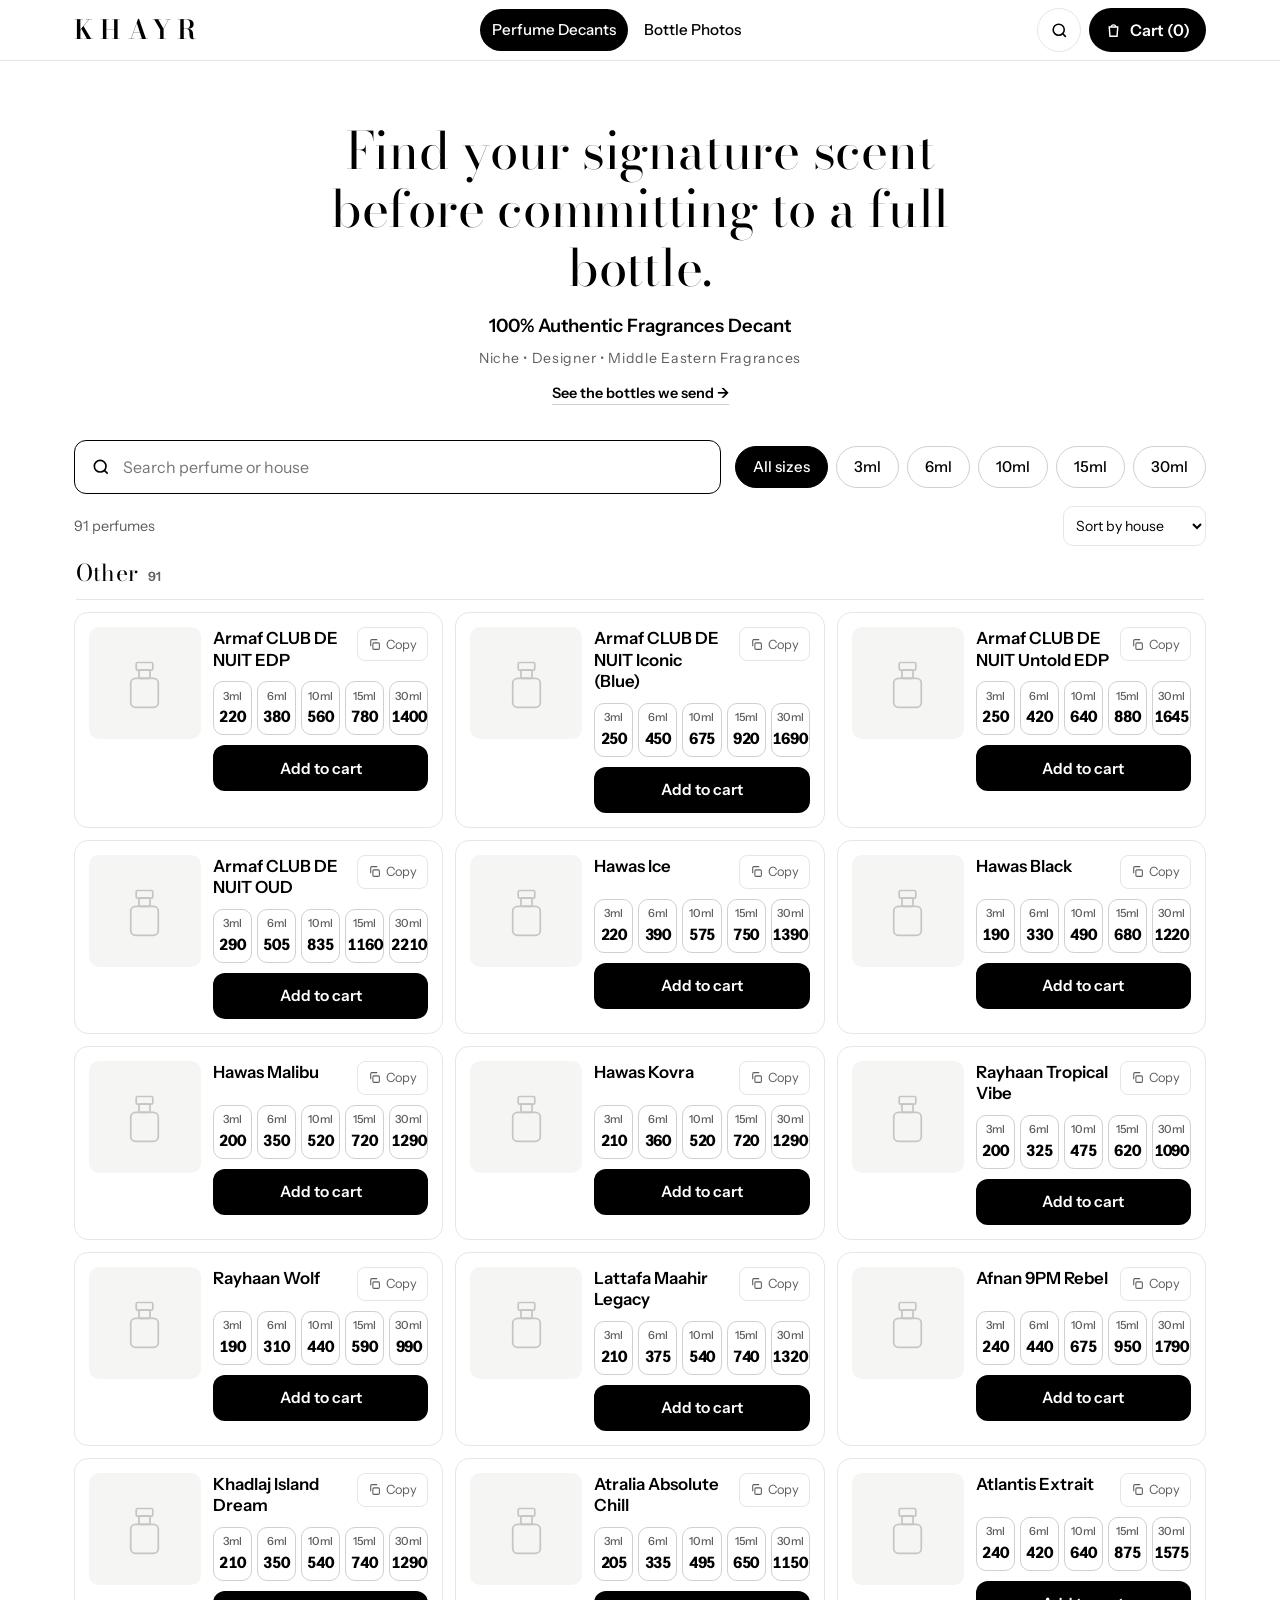
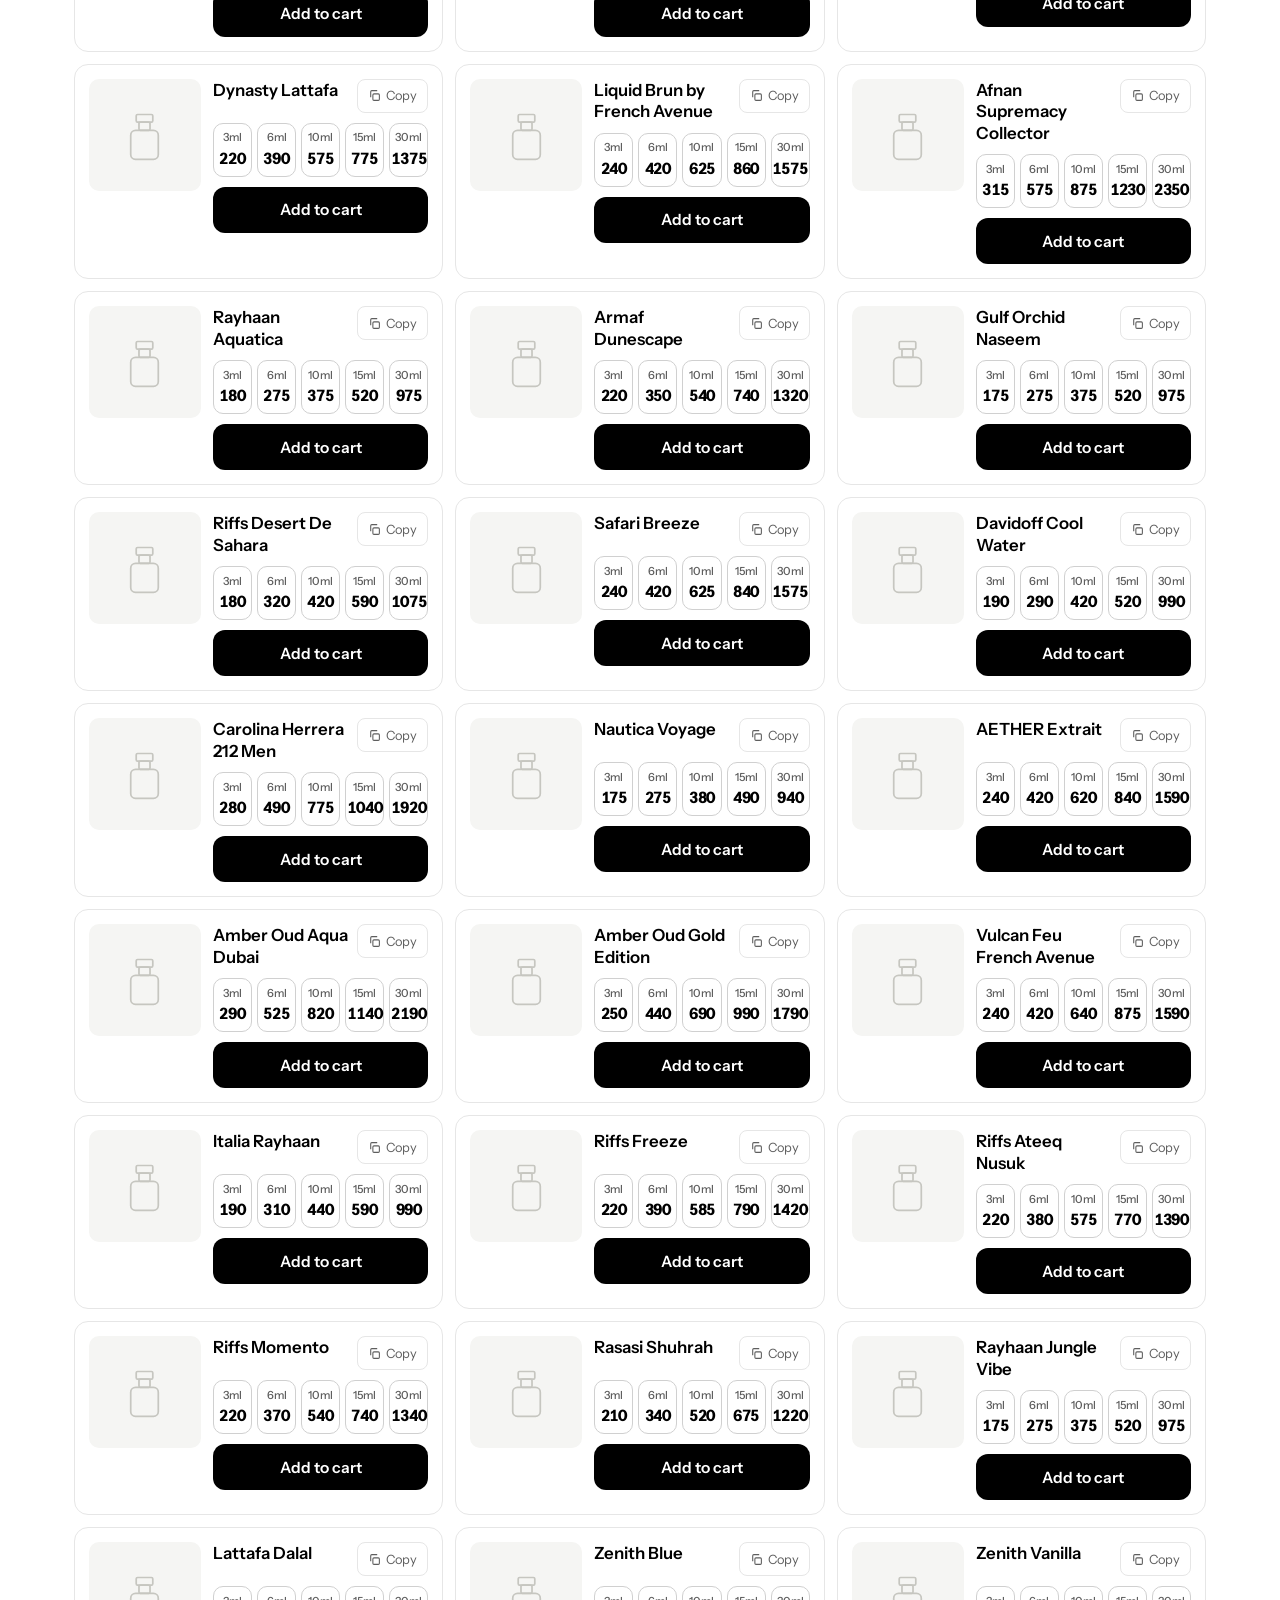
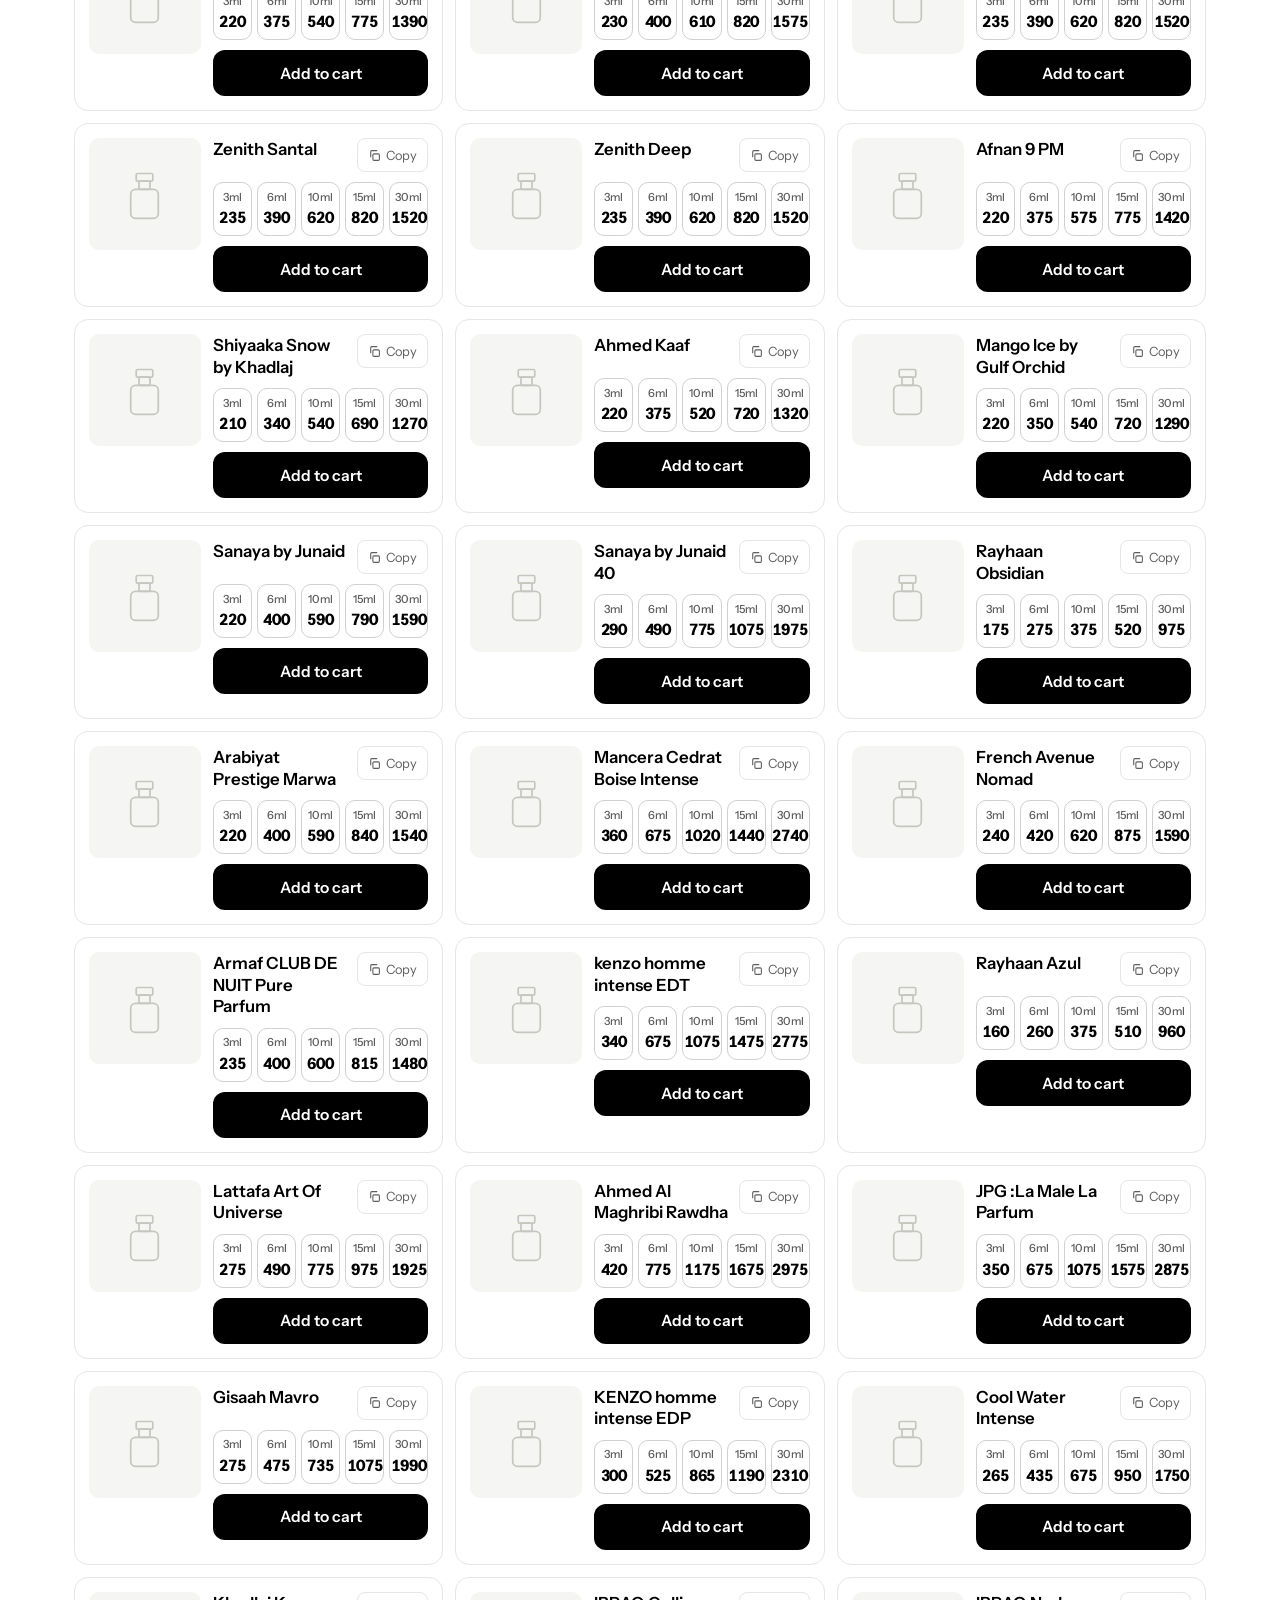
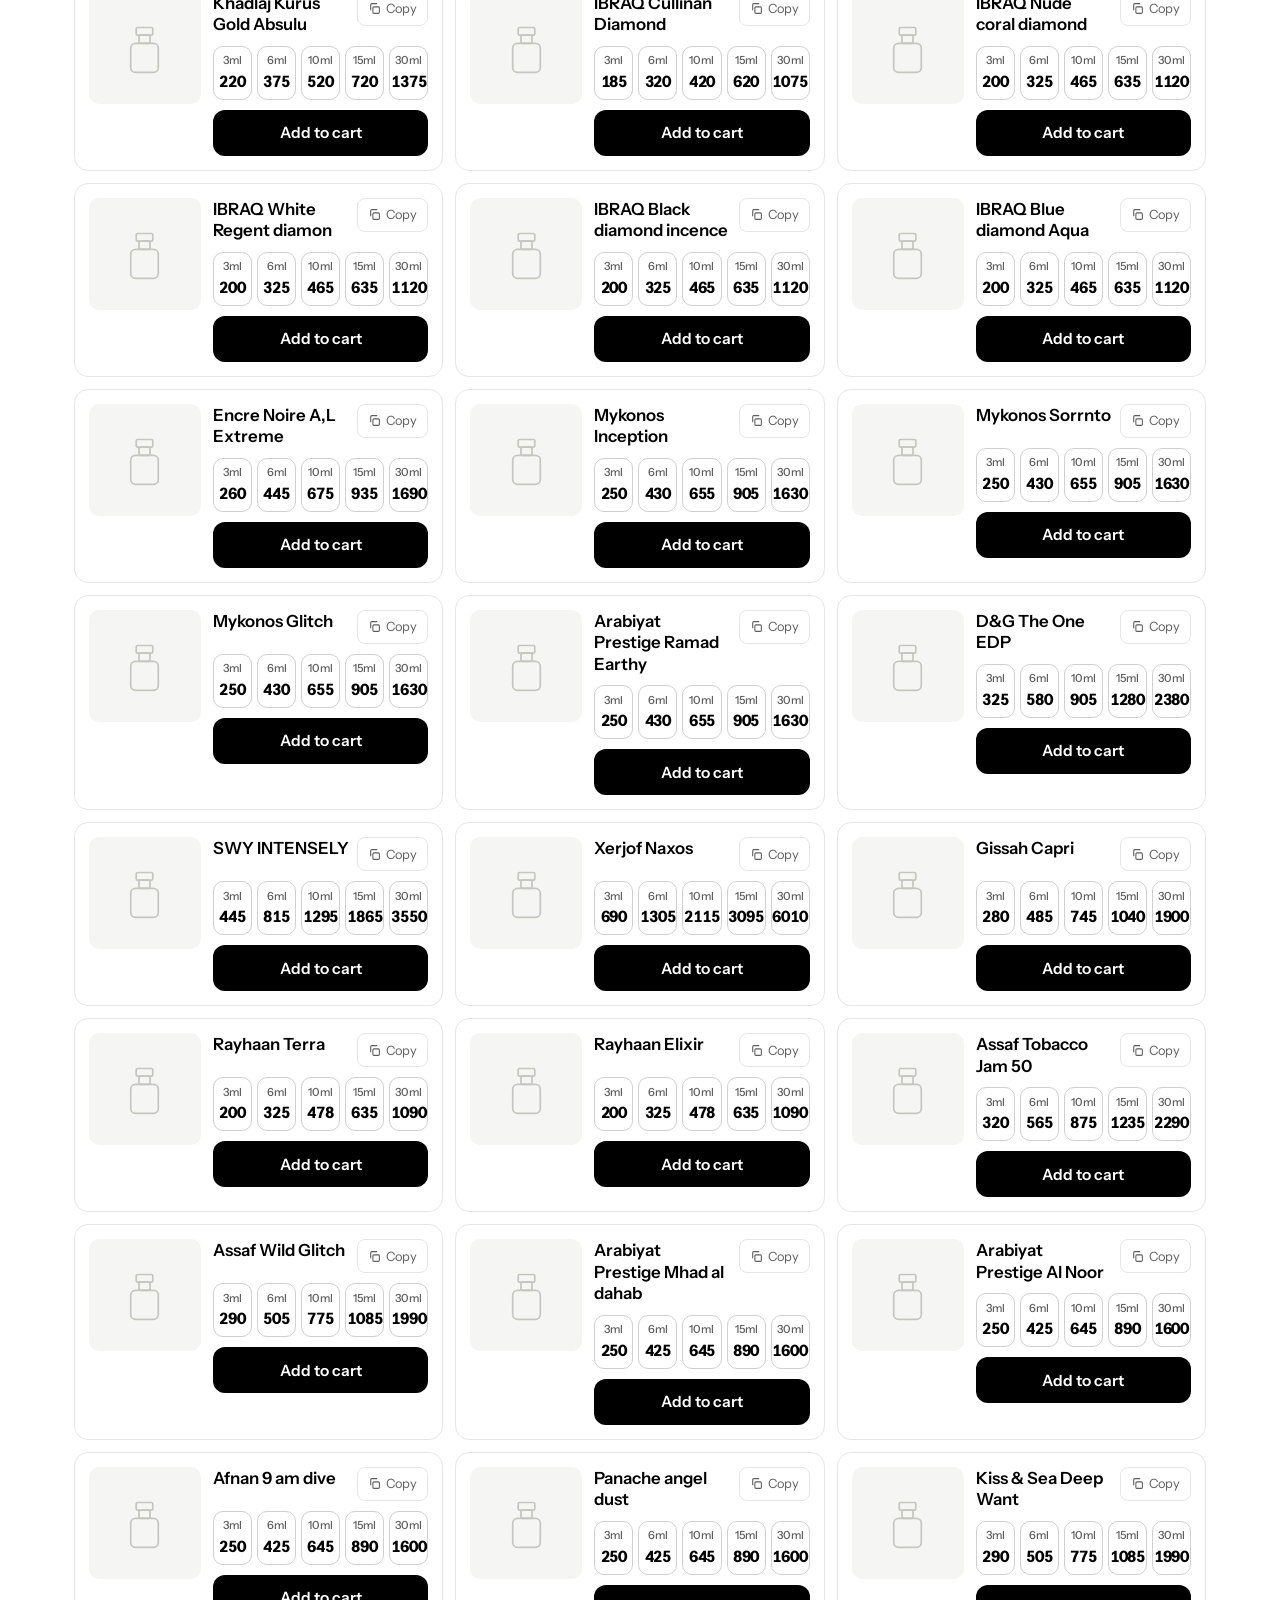
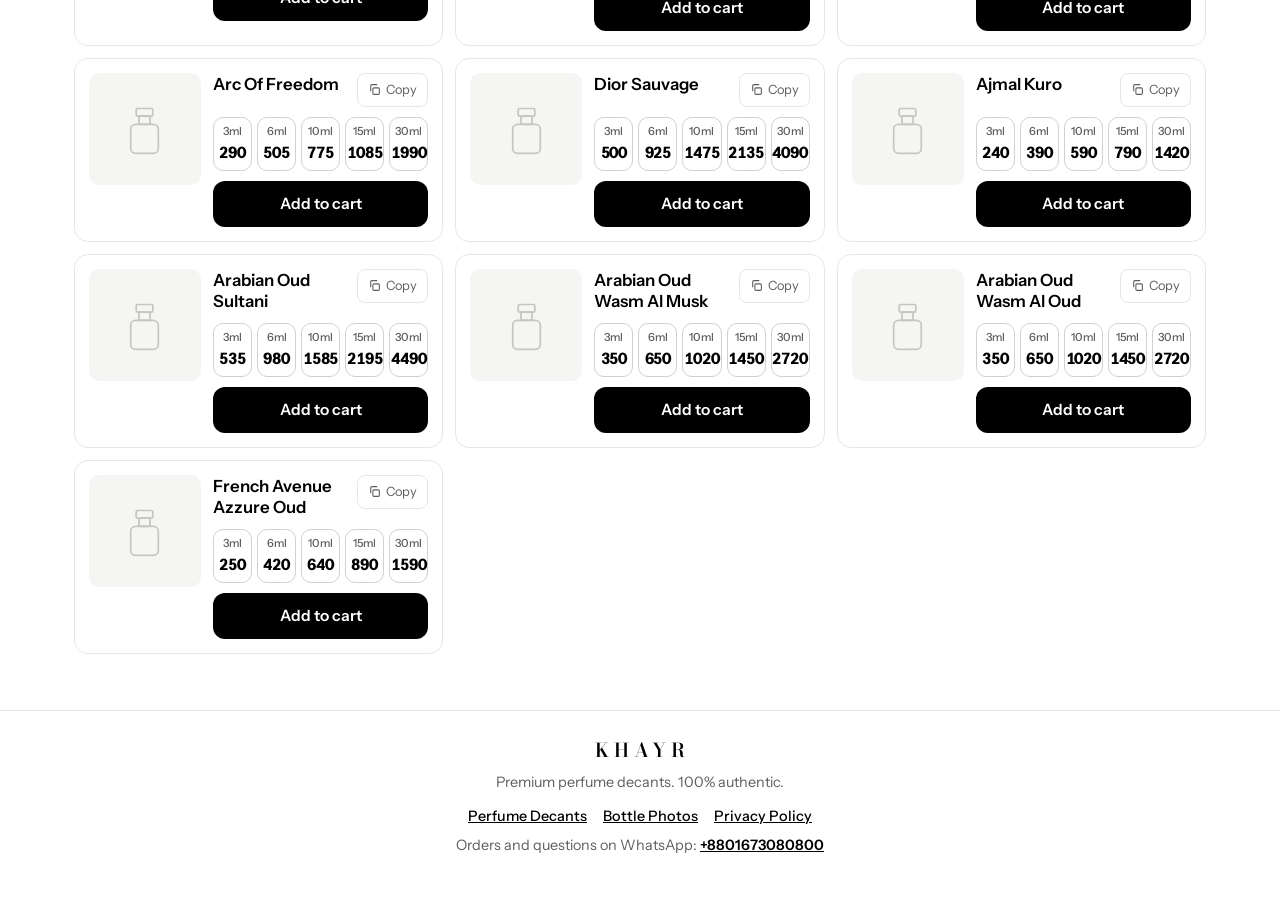
==== index.html @ c2a5ee84 "Add files via upload" ====
<!DOCTYPE html>
<html lang="en">
<head>
<meta charset="UTF-8">
<meta name="viewport" content="width=device-width, initial-scale=1, viewport-fit=cover">
<title>KHAYR | Perfume Decants</title>
<meta name="description" content="Find your signature scent before committing to a full bottle. 100% authentic perfume decants in 3, 6, 10, 15 and 30ml. Niche, designer and Middle Eastern fragrances. Order on WhatsApp.">
<link rel="canonical" href="https://khayrbd.github.io/Decants/">
<meta name="theme-color" content="#FFFFFF">
<meta property="og:type" content="website">
<meta property="og:site_name" content="KHAYR">
<meta property="og:title" content="KHAYR | Perfume Decants">
<meta property="og:description" content="Find your signature scent before committing to a full bottle. 100% authentic perfume decants in 3, 6, 10, 15 and 30ml. Niche, designer and Middle Eastern fragrances. Order on WhatsApp.">
<meta property="og:url" content="https://khayrbd.github.io/Decants/">
<meta property="og:image" content="https://khayrbd.github.io/Decants/og-image.jpg">
<meta property="og:image:width" content="1200">
<meta property="og:image:height" content="630">
<meta property="og:image:alt" content="KHAYR, premium perfume decants">
<meta name="twitter:card" content="summary_large_image">
<meta name="twitter:title" content="KHAYR | Perfume Decants">
<meta name="twitter:description" content="Find your signature scent before committing to a full bottle. 100% authentic perfume decants in 3, 6, 10, 15 and 30ml. Niche, designer and Middle Eastern fragrances. Order on WhatsApp.">
<meta name="twitter:image" content="https://khayrbd.github.io/Decants/og-image.jpg">
<link rel="icon" href="favicon.svg" type="image/svg+xml">
<link rel="preconnect" href="https://fonts.googleapis.com">
<link rel="preconnect" href="https://fonts.gstatic.com" crossorigin>
<link href="https://fonts.googleapis.com/css2?family=Bodoni+Moda:opsz,wght@6..96,400;6..96,600&family=Instrument+Sans:wght@400;500;600;700&display=swap" rel="stylesheet">
<link rel="stylesheet" href="shop.css?v=5.0.0">
<script src="config.js"></script>
<script src="site-config.js?v=5.0.0"></script>
<script>
  /* start the database connection early */
  try { var u = (window.SHOP_CONFIG.supabase || {}).url; if (u) { var l = document.createElement('link'); l.rel = 'preconnect'; l.href = u; l.crossOrigin = ''; document.head.appendChild(l); } } catch (e) {}
</script>
</head>
<body data-page="perfume">
<a class="skip" href="#main">Skip to content</a>

<header class="top">
  <div class="wrap">
    <a class="logo" href="./" aria-label="KHAYR home">KHAYR</a>
    <nav class="nav" aria-label="Main">
      <a href="./" aria-current="page">Perfume Decants</a>
      <a href="bottles.html">Bottle Photos</a>
    </nav>
    <div class="hbtns">
      <button class="icon-btn" id="findBtn" type="button" aria-label="Search"><svg width="19" height="19" viewBox="0 0 24 24" fill="none" stroke="currentColor" stroke-width="2" aria-hidden="true"><circle cx="11" cy="11" r="7"/><path d="m20 20-4-4"/></svg></button>
      <button class="cart-btn" id="cartBtn" type="button" aria-label="Open cart">
        <svg width="17" height="17" viewBox="0 0 24 24" fill="none" stroke="currentColor" stroke-width="2" aria-hidden="true"><path d="M6 7h12l-1 13H7L6 7Z"/><path d="M9 7a3 3 0 0 1 6 0"/></svg>
        <span id="cartLabel">Cart (0)</span>
      </button>
      <button class="icon-btn menu-btn" id="menuBtn" type="button" aria-label="Open menu" aria-controls="mnav">
        <svg width="20" height="20" viewBox="0 0 24 24" fill="none" stroke="currentColor" stroke-width="2" aria-hidden="true"><path d="M4 7h16M4 12h16M4 17h16"/></svg>
      </button>
    </div>
  </div>
</header>
<div class="mnav" id="mnav" role="dialog" aria-modal="true" aria-label="Menu" aria-hidden="true">
  <div class="mtop"><span class="logo" aria-hidden="true">KHAYR</span><button class="x" id="closeMenu" type="button" aria-label="Close menu">✕</button></div>
  <a class="ml" href="./" aria-current="page">Perfume Decants<small>Niche • Designer • Middle Eastern</small></a>
  <a class="ml" href="bottles.html">Bottle Photos<small>See the bottles we send</small></a>
  <a class="ml" href="./#search">Search<small></small></a>
  <div class="mfoot"><p>Orders and questions on WhatsApp: <a data-wa href="https://wa.me/8801673080800" target="_blank" rel="noopener">+8801673080800</a></p></div>
</div>

<main id="main">
  <section class="hero">
    <div class="wrap">
      <h1>Find your signature scent before committing to a full bottle.</h1>
      <p class="sub">100% Authentic Fragrances Decant</p>
      <p class="kinds">Niche • Designer • Middle Eastern Fragrances</p>
      <p class="herolink"><a href="bottles.html">See the bottles we send →</a></p>
    </div>
  </section>

  <div class="wrap" id="search">
    <div class="tools" id="tools">
      <label class="search" id="searchBox">
        <span class="sr">Search perfume or house</span>
        <svg width="20" height="20" viewBox="0 0 24 24" fill="none" stroke="currentColor" stroke-width="2" aria-hidden="true"><circle cx="11" cy="11" r="7"/><path d="m20 20-4-4"/></svg>
        <input type="search" id="q" placeholder="Search perfume or house" autocomplete="off" enterkeyhint="search">
        <button class="clear" id="clearQ" type="button" aria-label="Clear search">✕</button>
      </label>
      <div class="filters" id="sizeFilter" role="group" aria-label="Filter by size"></div>
    </div>
    <div class="filters" id="catFilter" role="group" aria-label="Filter by category" hidden></div>
    <div class="meta" id="metaRow">
      <span class="left"><span id="count" aria-live="polite"></span><button class="clearf" id="clearF" type="button" hidden>Clear Filters</button></span>
      <span class="right">
        <select class="sort" id="houseSel" aria-label="Filter by house" hidden></select>
        <select class="sort" id="sort" aria-label="Sort perfumes">
          <option value="house">Sort by house</option>
          <option value="az">Name A to Z</option>
          <option value="low">Price low to high</option>
          <option value="high">Price high to low</option>
        </select>
      </span>
    </div>
    <div class="grid" id="grid"><div class="loading">Loading perfumes…</div></div>
  </div>
</main>

<footer>
  <div class="wrap">
    <span class="logo" aria-hidden="true">KHAYR</span>
    <p>Premium perfume decants. 100% authentic.</p>
    <nav class="flinks" aria-label="Footer">
      <a href="./">Perfume Decants</a><a href="bottles.html">Bottle Photos</a><a href="privacy.html">Privacy Policy</a>
    </nav>
    <p>Orders and questions on WhatsApp: <a data-wa href="https://wa.me/8801673080800" target="_blank" rel="noopener">+8801673080800</a></p>
  </div>
</footer>

<button class="bar" id="bar" type="button" aria-label="View cart"><span id="barText">Cart</span></button>
<button class="totop" id="toTop" type="button" aria-label="Back to top">
  <svg width="18" height="18" viewBox="0 0 24 24" fill="none" stroke="currentColor" stroke-width="2.2" aria-hidden="true"><path d="m5 15 7-7 7 7"/></svg>
</button>

<div class="lb" id="lb" role="dialog" aria-label="Product photo"><button type="button" aria-label="Close photo">✕</button><img id="lbImg" alt=""></div>

<div class="qrv" id="qrv" role="dialog" aria-modal="true" aria-labelledby="qrvLabel">
  <div class="qrbox">
    <button type="button" class="x" id="qrvClose" aria-label="Close">✕</button>
    <b id="qrvLabel">Payment</b>
    <img id="qrvImg" alt="">
    <p id="qrvDetails"></p>
    <a id="qrvOpen" href="#" target="_blank" rel="noopener">Open image to save it</a>
    <p class="note">Scan this QR in your bKash or bank app, or save the image and open it there.</p>
  </div>
</div>

<div class="scrim" id="scrim"></div>
<aside class="drawer" id="drawer" role="dialog" aria-modal="true" aria-labelledby="cartTitle" aria-hidden="true">
  <div class="dhead">
    <h3 id="cartTitle">Your cart</h3>
    <button class="x" id="closeCart" type="button" aria-label="Close cart">✕</button>
  </div>
  <div class="dbody" id="dbody"></div>
  <div class="dfoot" id="dfoot"></div>
</aside>

<div class="toast" id="toast" role="status" aria-live="polite"></div>
<script src="shop.js?v=5.0.0"></script>
</body>
</html>
---- shop.css ----
/* KHAYR shop styles (shared by Home, Perfume Decants, Attar and Privacy pages) */
:root{
  --paper:#FFFFFF; --ink:#000000; --graphite:#5E5E5E; --line:#E6E6E6; --box:#D0D0D0; --soft:#F5F5F3; --red:#B00020; --green:#1E6B3A;
  --serif:'Bodoni Moda', Didot, 'Bodoni 72', 'Times New Roman', serif;
  --sans:'Instrument Sans', 'Helvetica Neue', Arial, sans-serif;
  --r:12px;
}
*{box-sizing:border-box}
html{-webkit-text-size-adjust:100%;scroll-padding-top:76px}
body{margin:0;background:var(--paper);color:var(--ink);font-family:var(--sans);font-size:16px;line-height:1.5;-webkit-tap-highlight-color:transparent}
body.has-bar{padding-bottom:calc(88px + env(safe-area-inset-bottom,0px))}
body.open,body.menu,body.lock{overflow:hidden}
button,input,select,textarea{font:inherit;color:inherit}
button{cursor:pointer}
:focus-visible{outline:2px solid var(--ink);outline-offset:2px}
.wrap{max-width:1180px;margin:0 auto;padding:0 16px}
[hidden]{display:none!important}
.sr{position:absolute;width:1px;height:1px;overflow:hidden;clip:rect(0 0 0 0);white-space:nowrap}
.skip{position:absolute;left:-9999px;top:8px;z-index:90;background:var(--ink);color:var(--paper);padding:10px 14px;border-radius:8px}
.skip:focus{left:8px}

/* Header */
.top{position:sticky;top:0;z-index:30;background:rgba(255,255,255,.96);backdrop-filter:saturate(1.4) blur(8px);-webkit-backdrop-filter:saturate(1.4) blur(8px);border-bottom:1px solid var(--line);padding-top:env(safe-area-inset-top,0px)}
.top .wrap{display:flex;align-items:center;justify-content:space-between;height:60px;gap:10px}
.logo{font-family:var(--serif);font-weight:600;font-size:1.65rem;letter-spacing:.26em;margin-right:-.26em;text-decoration:none;color:var(--ink);line-height:1}
.nav{display:none;gap:4px;align-items:center}
.nav a{color:var(--ink);text-decoration:none;font-weight:500;font-size:.95rem;padding:10px 12px;border-radius:999px}
.nav a:hover{background:var(--soft)}
.nav a[aria-current="page"]{background:var(--ink);color:var(--paper)}
.hbtns{display:flex;gap:8px;align-items:center}
.icon-btn{width:44px;height:44px;border:1px solid var(--line);border-radius:50%;background:var(--paper);display:grid;place-items:center;color:var(--ink)}
.cart-btn{height:44px;border:0;border-radius:999px;background:var(--ink);color:var(--paper);padding:0 16px;display:flex;align-items:center;gap:8px;font-weight:600}
.menu-btn{display:grid}

/* Mobile menu */
.mnav{position:fixed;inset:0;z-index:45;background:var(--paper);display:none;flex-direction:column;padding:calc(env(safe-area-inset-top,0px) + 8px) 16px 24px}
body.menu .mnav{display:flex}
.mnav .mtop{display:flex;justify-content:space-between;align-items:center;height:52px;margin-bottom:12px}
.mnav a.ml{display:flex;justify-content:space-between;align-items:center;min-height:62px;border-bottom:1px solid var(--line);color:var(--ink);text-decoration:none;font-size:1.25rem;font-family:var(--serif)}
.mnav a.ml small{font-family:var(--sans);font-size:.82rem;color:var(--graphite)}
.mnav a.ml[aria-current="page"]{font-weight:600}
.mnav .mfoot{margin-top:auto;color:var(--graphite);font-size:.9rem}
.mnav .mfoot a{color:var(--ink);font-weight:600}

/* Hero */
.hero{text-align:center;padding:40px 0 26px}
.hero h1{font-family:var(--serif);font-weight:400;font-size:clamp(1.8rem,6.2vw,3.2rem);line-height:1.14;margin:0 auto;max-width:21ch;letter-spacing:-.005em}
.hero .sub{margin:16px 0 0;font-weight:600;font-size:clamp(1rem,3.6vw,1.15rem)}
.hero .kinds{margin:8px 0 0;color:var(--graphite);font-size:.88rem;letter-spacing:.05em}
.hero .kinds+.kinds{margin-top:2px}
.crumbs{font-size:.85rem;color:var(--graphite);margin:0 0 14px}
.crumbs a{color:var(--graphite)}

/* Search + filters */
.search{display:flex;align-items:center;gap:10px;height:54px;border:1.5px solid var(--ink);border-radius:var(--r);padding:0 8px 0 16px;background:var(--paper)}
.search input{flex:1;min-width:0;height:100%;border:0;outline:0;background:transparent;font-size:16px}
.search input::-webkit-search-cancel-button{display:none}
.search .clear{border:0;background:var(--soft);width:36px;height:36px;border-radius:50%;display:none;color:var(--graphite)}
.search.has .clear{display:block}
.filters{display:flex;gap:8px;overflow-x:auto;padding:12px 0 2px;scrollbar-width:none}
.filters::-webkit-scrollbar{display:none}
.chip{flex:none;height:42px;padding:0 17px;border:1px solid var(--box);background:var(--paper);border-radius:999px;font-weight:500;font-size:.94rem}
.chip[aria-pressed="true"]{background:var(--ink);color:var(--paper);border-color:var(--ink)}
.meta{display:flex;justify-content:space-between;align-items:center;gap:10px;margin:12px 0 10px;color:var(--graphite);font-size:.9rem;flex-wrap:wrap}
.meta .left{display:flex;align-items:center;gap:12px}
.clearf{border:0;background:none;color:var(--ink);text-decoration:underline;font-size:.9rem;padding:8px 0;min-height:40px}
.sort{border:1px solid var(--line);border-radius:10px;background:var(--paper);height:40px;padding:0 8px;font-size:.88rem;color:var(--ink)}

/* Product cards */
.grid{display:grid;grid-template-columns:repeat(auto-fill,minmax(min(100%,360px),1fr));gap:12px;margin-bottom:56px}
.card{border:1px solid var(--line);border-radius:14px;padding:12px;background:var(--paper);display:grid;grid-template-columns:96px minmax(0,1fr);gap:12px;align-items:start;scroll-margin-top:90px}
.card.hl{border-color:var(--ink);box-shadow:0 0 0 2px var(--ink)}
.pic{width:96px;aspect-ratio:1/1;border-radius:10px;background:var(--soft);overflow:hidden;position:relative;border:0;padding:0;display:block}
.pic img{width:100%;height:100%;object-fit:cover;display:block}
.pic.zoom{cursor:zoom-in}
.ph{width:100%;height:100%;background:var(--soft) url("data:image/svg+xml,%3Csvg xmlns='http://www.w3.org/2000/svg' viewBox='0 0 100 100'%3E%3Cg fill='none' stroke='%23C6C6C0' stroke-width='2.5' stroke-linejoin='round'%3E%3Crect x='30' y='44' width='40' height='42' rx='7'/%3E%3Crect x='42' y='32' width='16' height='12' rx='2'/%3E%3Crect x='38' y='21' width='24' height='11' rx='2'/%3E%3C/g%3E%3C/svg%3E") center/62% no-repeat}
.ph.attar{background-image:url("data:image/svg+xml,%3Csvg xmlns='http://www.w3.org/2000/svg' viewBox='0 0 100 100'%3E%3Cg fill='none' stroke='%23C6C6C0' stroke-width='2.5' stroke-linejoin='round'%3E%3Cpath d='M38 52c0-6 6-9 12-9s12 3 12 9v28a6 6 0 0 1-6 6H44a6 6 0 0 1-6-6Z'/%3E%3Crect x='45' y='35' width='10' height='8' rx='2'/%3E%3Cpath d='M50 12c4 6 6 11 6 15a6 6 0 0 1-12 0c0-4 2-9 6-15Z'/%3E%3C/g%3E%3C/svg%3E")}
.info{min-width:0;display:flex;flex-direction:column;gap:10px}
.head{display:flex;justify-content:space-between;align-items:flex-start;gap:8px}
.no{font-size:.8rem;font-weight:700;color:var(--graphite);letter-spacing:.02em;font-variant-numeric:tabular-nums}
.head h2{margin:1px 0 0;font-size:1.05rem;font-weight:600;line-height:1.28;overflow-wrap:anywhere}
.head .brand{font-size:.8rem;color:var(--graphite)}
.tag{display:inline-block;margin-top:4px;font-size:.72rem;font-weight:600;letter-spacing:.04em;text-transform:uppercase;border:1px solid var(--line);border-radius:999px;padding:2px 8px;color:var(--graphite)}
.copy{flex:none;border:1px solid var(--line);background:var(--paper);border-radius:8px;height:34px;padding:0 10px;font-size:.8rem;color:var(--graphite);display:flex;align-items:center;gap:5px}
.copy:hover{color:var(--ink);border-color:var(--ink)}
.boxes{display:grid;gap:5px}
.box{height:54px;border:1px solid var(--box);border-radius:10px;background:var(--paper);display:flex;flex-direction:column;align-items:center;justify-content:center;gap:1px;padding:0 1px;min-width:0}
.box .ml{font-size:.7rem;color:var(--graphite);font-weight:500}
.box .pr{font-size:.98rem;font-weight:700;font-variant-numeric:tabular-nums;letter-spacing:-.01em}
.box:hover{border-color:var(--ink)}
.box[aria-checked="true"]{background:var(--ink);border-color:var(--ink);color:var(--paper)}
.box[aria-checked="true"] .ml{color:#D6D6D6}
.box.gap{visibility:hidden}
.boxes.need .box:not(.gap){border-color:var(--red)}
@keyframes nudge{0%,100%{transform:none}25%{transform:translateX(-3px)}75%{transform:translateX(3px)}}
.boxes.need{animation:nudge .2s 2}
.add{height:46px;border:0;border-radius:var(--r);background:var(--ink);color:var(--paper);font-weight:600;font-size:.97rem;transition:background .15s}
.add.done{background:var(--green)}
.add:active{transform:translateY(1px)}

.empty{grid-column:1/-1;text-align:center;padding:52px 16px;border:1px dashed var(--box);border-radius:14px}
.empty strong{font-size:1.05rem}
.empty p{color:var(--graphite);margin:6px 0 16px}
.empty button,.empty a.btn{display:inline-flex;align-items:center;height:46px;padding:0 20px;border:1px solid var(--ink);border-radius:10px;background:var(--paper);font-weight:500;color:var(--ink);text-decoration:none}
.loading{grid-column:1/-1;text-align:center;padding:40px 0;color:var(--graphite)}

/* Home */
/* v5: house groups, stock out, cart sizes, payment */
.herolink{margin:14px 0 0;font-size:.9rem}
.herolink a{color:var(--ink);font-weight:600;text-decoration:none;border-bottom:1px solid var(--box);padding-bottom:2px}
.meta .right{display:flex;gap:8px;align-items:center;flex-wrap:wrap}
.house-h{grid-column:1/-1;display:flex;align-items:baseline;gap:10px;margin:18px 2px 0;font-family:var(--serif);font-weight:400;font-size:1.45rem;letter-spacing:.01em;border-bottom:1px solid var(--line);padding-bottom:8px}
.house-h:first-child{margin-top:0}
.house-h small{font-family:var(--sans);font-size:.8rem;color:var(--graphite);font-weight:600}
.card .no{text-transform:uppercase;letter-spacing:.08em;font-size:.72rem}
.outbadge{position:absolute;left:6px;top:6px;background:var(--ink);color:var(--paper);font-size:.68rem;font-weight:700;letter-spacing:.04em;border-radius:6px;padding:3px 7px}
.pic{position:relative}
.card.is-out .pic img,.card.is-out .ph{opacity:.45;filter:grayscale(1)}
.box.out{background:var(--soft);border-style:dashed;color:var(--graphite);cursor:not-allowed}
.box.out .pr{font-size:.82rem;font-weight:600}
.box.out:hover{border-color:var(--box)}
.add:disabled{background:#BDBDBD;opacity:1}
.line .lrow{display:flex;justify-content:space-between;gap:12px;align-items:baseline}
.line.bad{background:#FFF7F8;margin:0 -18px;padding:14px 18px}
.lsizes{display:flex;flex-wrap:wrap;gap:6px;margin-top:8px}
.lsz{min-width:58px;height:46px;border:1px solid var(--box);border-radius:10px;background:var(--paper);font-size:.72rem;color:var(--graphite);display:flex;flex-direction:column;align-items:center;justify-content:center;line-height:1.15;padding:0 6px}
.lsz b{font-size:.88rem;color:var(--ink)}
.lsz.on{background:var(--ink);border-color:var(--ink);color:#D6D6D6}
.lsz.on b{color:var(--paper)}
.lsz.out{border-style:dashed;background:var(--soft)}
.lsz.out b{color:var(--graphite);font-size:.78rem}
.lsz.on.out{background:#5E5E5E;border-color:#5E5E5E}
.lwarn{color:var(--red);font-size:.86rem;margin-top:6px}
.pay{margin-top:22px}
.pay h4{margin:0 0 10px;font-size:1.05rem;font-weight:600}
.payopts{display:grid;gap:8px}
.payopt{display:flex;flex-direction:column;align-items:flex-start;gap:2px;text-align:left;border:1px solid #BDBDBD;border-radius:12px;background:var(--paper);padding:12px 14px 12px 44px;position:relative;min-height:62px}
.payopt::before{content:"";position:absolute;left:14px;top:16px;width:18px;height:18px;border-radius:50%;border:1.5px solid #9E9E9E;background:var(--paper)}
.payopt[aria-checked="true"]{border-color:var(--ink);box-shadow:inset 0 0 0 1px var(--ink)}
.payopt[aria-checked="true"]::before{border-color:var(--ink);background:var(--ink);box-shadow:inset 0 0 0 4px var(--paper)}
.payopt b{font-size:.98rem}
.payopt span{font-size:.86rem;color:var(--graphite)}
.payopt[data-pay="full"] span{color:var(--green);font-weight:600}
.sums{margin-top:14px;font-variant-numeric:tabular-nums}
.sums>div{display:flex;justify-content:space-between;padding:3px 0;font-size:.95rem}
.sums .dis{color:var(--green);font-weight:600}
.sums .total{margin-top:6px}
.sums .adv{color:var(--graphite);font-size:.9rem}
.qrs{margin-top:16px;border:1px solid var(--line);border-radius:14px;padding:12px;background:var(--soft)}
.qrt{font-size:.75rem;letter-spacing:.1em;font-weight:700;color:var(--graphite);margin-bottom:8px}
.qr{display:flex;gap:12px;align-items:center;background:var(--paper);border:1px solid var(--line);border-radius:12px;padding:8px;margin-bottom:8px}
.qrimg{flex:none;width:76px;height:76px;border:0;padding:0;border-radius:8px;overflow:hidden;background:#fff}
.qrimg img{width:100%;height:100%;object-fit:contain;display:block}
.qrinfo{display:flex;flex-direction:column;gap:2px;min-width:0;font-size:.88rem}
.qrinfo span{color:var(--graphite);white-space:pre-line;overflow-wrap:anywhere}
.qrbtn{align-self:flex-start;margin-top:4px;border:1px solid var(--ink);background:var(--paper);border-radius:8px;height:34px;padding:0 12px;font-size:.84rem;font-weight:600}
.qrv{position:fixed;inset:0;z-index:75;background:rgba(0,0,0,.6);display:none;align-items:center;justify-content:center;padding:16px}
.qrv.show{display:flex}
.qrbox{position:relative;background:var(--paper);border-radius:18px;padding:22px 18px 18px;width:min(420px,100%);text-align:center;display:flex;flex-direction:column;align-items:center;gap:8px}
.qrbox .x{position:absolute;right:10px;top:10px}
.qrbox img{width:min(320px,80vw);height:auto;border-radius:12px;border:1px solid var(--line);background:#fff}
.qrbox p{margin:0;white-space:pre-line;color:var(--graphite);font-size:.9rem}
.qrbox a{color:var(--ink);font-weight:600}

/* Bottle Photos page */
.gallery{display:grid;grid-template-columns:repeat(2,minmax(0,1fr));gap:14px 10px;margin-bottom:56px;align-items:start}
.gitem{margin:0;border:0;padding:0;background:none;text-align:left;cursor:zoom-in;display:block;width:100%}
.gitem .ph2{display:block;aspect-ratio:1/1;border-radius:16px;overflow:hidden;background:var(--soft);border:1px solid var(--line)}
.gitem img{width:100%;height:100%;object-fit:cover;display:block;transition:transform .45s}
.gitem:hover img{transform:scale(1.04)}
.gitem .cap{display:block;font-size:.88rem;margin:8px 2px 0;color:var(--ink);line-height:1.3}
.glb{position:fixed;inset:0;z-index:70;background:rgba(0,0,0,.92);display:none;flex-direction:column;align-items:center;justify-content:center;padding:56px 12px 24px;color:#fff}
.glb.show{display:flex}
.glb img{max-width:min(94vw,820px);max-height:76vh;border-radius:14px;background:#fff;object-fit:contain}
.glb .gcap{margin-top:14px;text-align:center;font-size:.95rem;max-width:640px;min-height:1.4em}
.glb .gcount{font-size:.8rem;opacity:.6;margin-top:4px}
.glb button{position:absolute;width:48px;height:48px;border-radius:50%;border:0;background:rgba(255,255,255,.12);color:#fff;font-size:1.3rem;display:grid;place-items:center}
.glb button:hover{background:rgba(255,255,255,.22)}
.glb .gx{top:calc(12px + env(safe-area-inset-top,0px));right:12px}
.glb .gp{left:10px;top:50%;transform:translateY(-50%)}
.glb .gn{right:10px;top:50%;transform:translateY(-50%)}
.section-title{font-family:var(--serif);font-weight:400;font-size:clamp(1.4rem,4.4vw,1.8rem);margin:36px 0 14px;text-align:center}
.catlinks{display:flex;flex-wrap:wrap;gap:8px;justify-content:center}
.catlinks a{display:inline-flex;align-items:center;height:44px;padding:0 18px;border:1px solid var(--box);border-radius:999px;color:var(--ink);text-decoration:none;font-weight:500;font-size:.94rem}
.catlinks a:hover{border-color:var(--ink)}
.steps{display:grid;grid-template-columns:1fr;gap:10px;margin:0 0 56px;padding:0;list-style:none;counter-reset:s}
.steps li{border:1px solid var(--line);border-radius:14px;padding:16px 16px 16px 58px;position:relative;counter-increment:s}
.steps li::before{content:counter(s);position:absolute;left:16px;top:15px;width:28px;height:28px;border-radius:50%;background:var(--ink);color:var(--paper);display:grid;place-items:center;font-weight:700;font-size:.85rem}
.steps b{display:block}
.steps span{color:var(--graphite);font-size:.92rem}

/* Text pages */
.prose{max-width:760px;margin:0 auto 64px}
.prose h1{font-family:var(--serif);font-weight:400;font-size:clamp(1.8rem,5.6vw,2.6rem);line-height:1.15;margin:36px 0 6px}
.prose h2{font-size:1.15rem;margin:28px 0 8px}
.prose p,.prose li{color:#222}
.prose .muted{color:var(--graphite);font-size:.9rem}
.prose .optbox{border:1px solid var(--line);border-radius:14px;padding:16px;margin:16px 0;background:var(--soft)}
.prose .optbox button{margin-top:10px;height:46px;padding:0 18px;border-radius:10px;border:1.5px solid var(--ink);background:var(--paper);font-weight:600}

footer{border-top:1px solid var(--line);padding:30px 0 40px;text-align:center;font-size:.9rem;color:var(--graphite)}
footer .logo{font-size:1.2rem;display:inline-block;margin-bottom:8px}
footer a{color:var(--ink);font-weight:600}
footer p{margin:4px 0}
footer .flinks{display:flex;flex-wrap:wrap;gap:6px 16px;justify-content:center;margin:12px 0 8px}
footer .flinks a{font-weight:500}

/* Floating cart bar + back to top */
.bar{position:fixed;left:12px;right:12px;bottom:calc(12px + env(safe-area-inset-bottom,0px));z-index:25;max-width:560px;margin:0 auto;height:56px;border:0;border-radius:14px;background:var(--ink);color:var(--paper);display:none;align-items:center;justify-content:center;gap:10px;padding:0 18px;font-weight:600;font-size:1rem;box-shadow:0 6px 24px rgba(0,0,0,.18)}
body.has-bar .bar{display:flex}
body.open .bar,body.menu .bar{display:none}
.bar .dot{opacity:.5}
.totop{position:fixed;right:14px;bottom:calc(20px + env(safe-area-inset-bottom,0px));z-index:24;width:46px;height:46px;border-radius:50%;border:1px solid var(--box);background:var(--paper);box-shadow:0 4px 14px rgba(0,0,0,.12);display:none;place-items:center}
.totop.show{display:grid}
body.has-bar .totop{bottom:calc(84px + env(safe-area-inset-bottom,0px))}
body.open .totop{display:none}

/* Image viewer */
.lb{position:fixed;inset:0;z-index:70;background:rgba(0,0,0,.82);display:none;align-items:center;justify-content:center;padding:20px;cursor:zoom-out}
.lb.show{display:flex}
.lb img{max-width:min(92vw,640px);max-height:86vh;border-radius:12px;background:#fff}
.lb button{position:absolute;top:calc(14px + env(safe-area-inset-top,0px));right:14px;width:44px;height:44px;border-radius:50%;border:0;background:#fff}

/* Cart drawer */
.scrim{position:fixed;inset:0;background:rgba(0,0,0,.35);opacity:0;pointer-events:none;transition:opacity .2s;z-index:40}
.drawer{position:fixed;top:0;right:0;bottom:0;width:min(470px,100%);background:var(--paper);z-index:41;transform:translateX(100%);visibility:hidden;transition:transform .25s ease,visibility 0s .25s;display:flex;flex-direction:column;
  padding-top:env(safe-area-inset-top,0px);padding-bottom:env(safe-area-inset-bottom,0px)}
body.open .scrim{opacity:1;pointer-events:auto}
body.open .drawer{transform:none;visibility:visible;transition:transform .25s ease,visibility 0s}
.dhead{display:flex;justify-content:space-between;align-items:center;height:60px;padding:0 12px 0 18px;border-bottom:1px solid var(--line);flex:none}
.dhead h3{margin:0;font-size:1.2rem;font-weight:600}
.x{width:44px;height:44px;border:0;background:var(--soft);border-radius:50%;font-size:1.1rem}
.dbody{flex:1;overflow-y:auto;padding:4px 18px 22px;-webkit-overflow-scrolling:touch}
.grp{margin:16px 0 0;font-size:.78rem;letter-spacing:.1em;font-weight:700;color:var(--graphite)}
.line{display:block;padding:14px 0;border-bottom:1px solid var(--line)}
.line .n{font-weight:600;line-height:1.3}
.line .m{color:var(--graphite);font-size:.9rem;margin-top:2px}
.line .rt{text-align:right;flex:none}
.line .lp{font-weight:700;font-variant-numeric:tabular-nums;font-size:1.05rem}
.rm{border:0;background:none;color:var(--graphite);font-size:.88rem;text-decoration:underline;padding:8px 0 2px;min-height:36px}
.cart-empty{padding:60px 0;text-align:center;color:var(--graphite)}
.cart-empty strong{color:var(--ink);font-size:1.1rem}
.cart-empty .row{display:flex;gap:8px;justify-content:center;flex-wrap:wrap;margin-top:14px}
.cart-empty a,.cart-empty button{display:inline-flex;align-items:center;height:46px;padding:0 18px;border-radius:12px;border:1px solid var(--ink);background:var(--paper);color:var(--ink);font-weight:500;text-decoration:none}
.form{margin-top:20px}
.form h4{margin:0 0 12px;font-size:1.05rem;font-weight:600}
.field{display:block;margin-bottom:12px}
.field>span{display:block;font-size:.9rem;font-weight:500;margin-bottom:6px}
.field>span em{font-style:normal;color:var(--graphite);font-weight:400}
.field input,.field textarea{width:100%;height:50px;border:1px solid #BDBDBD;border-radius:10px;padding:0 14px;background:var(--paper);font-size:16px}
.field textarea{height:auto;min-height:78px;padding:12px 14px;resize:vertical;line-height:1.4}
.field input:focus,.field textarea:focus{border-color:var(--ink);outline:0;box-shadow:0 0 0 1px var(--ink)}
.field.bad input,.field.bad textarea{border-color:var(--red)}
.err{display:none;color:var(--red);font-size:.86rem;margin-top:5px}
.bad>.err,.areas.bad+.err{display:block}
.areas{display:grid;grid-template-columns:1fr 1fr;gap:8px}
.area{min-height:52px;border:1px solid #BDBDBD;border-radius:10px;background:var(--paper);font-weight:500;padding:8px 10px}
.area[aria-checked="true"]{border-color:var(--ink);background:var(--ink);color:var(--paper)}
.areas.bad .area{border-color:var(--red)}
.total{display:flex;justify-content:space-between;align-items:baseline;margin-top:16px;padding-top:12px;border-top:1px solid var(--ink);font-weight:700;font-size:1.25rem;font-variant-numeric:tabular-nums}
.dfoot{flex:none;border-top:1px solid var(--line);padding:12px 18px 14px;display:grid;gap:8px;background:var(--paper)}
.btn-dark,.btn-line{height:52px;border-radius:var(--r);font-weight:600;font-size:1rem;display:flex;align-items:center;justify-content:center;gap:10px}
.btn-dark{border:0;background:var(--ink);color:var(--paper)}
.btn-line{border:1.5px solid var(--ink);background:var(--paper);color:var(--ink)}
.btn-link{border:0;background:none;color:var(--graphite);text-decoration:underline;height:40px}
button:disabled{opacity:.5;cursor:not-allowed}
button.wait{opacity:.7;cursor:progress}
.note{font-size:.84rem;color:var(--graphite);margin:10px 0 0}
.done-msg{margin-top:14px;border:1px solid #BFDCC9;background:#F0F8F3;border-radius:12px;padding:12px 14px;font-size:.94rem}
.done-msg b{display:block;margin-bottom:2px}
.warn-msg{margin-top:14px;border:1px solid #E7C3C9;background:#FCF2F4;border-radius:12px;padding:12px 14px;font-size:.94rem}
.warn-msg b{display:block;margin-bottom:2px}

.toast{position:fixed;left:50%;bottom:calc(84px + env(safe-area-inset-bottom,0px));transform:translate(-50%,16px);background:var(--ink);color:var(--paper);padding:12px 18px;border-radius:10px;font-size:.94rem;opacity:0;transition:.2s;z-index:80;pointer-events:none;max-width:90vw;text-align:center}
.toast.show{opacity:1;transform:translate(-50%,0)}
body.open .toast{bottom:auto;top:calc(70px + env(safe-area-inset-top,0px))}

@media (min-width:760px){
  .wrap{padding:0 24px}
  .hero{padding:60px 0 36px}
  .card{grid-template-columns:112px minmax(0,1fr);padding:14px}
  .pic{width:112px}
  .tools{display:grid;grid-template-columns:minmax(0,1fr) auto;gap:14px;align-items:center}
  .filters{padding:0}
  #catFilter{padding-top:12px}
  .gallery{grid-template-columns:repeat(3,minmax(0,1fr));gap:14px}
  .steps{grid-template-columns:repeat(3,1fr)}
}
@media (min-width:1000px){
  .gallery{grid-template-columns:repeat(4,minmax(0,1fr))}
}
@media (min-width:900px){
  .nav{display:flex}
  .menu-btn{display:none}
}
@media (prefers-reduced-motion:reduce){*{transition:none!important;animation:none!important}}
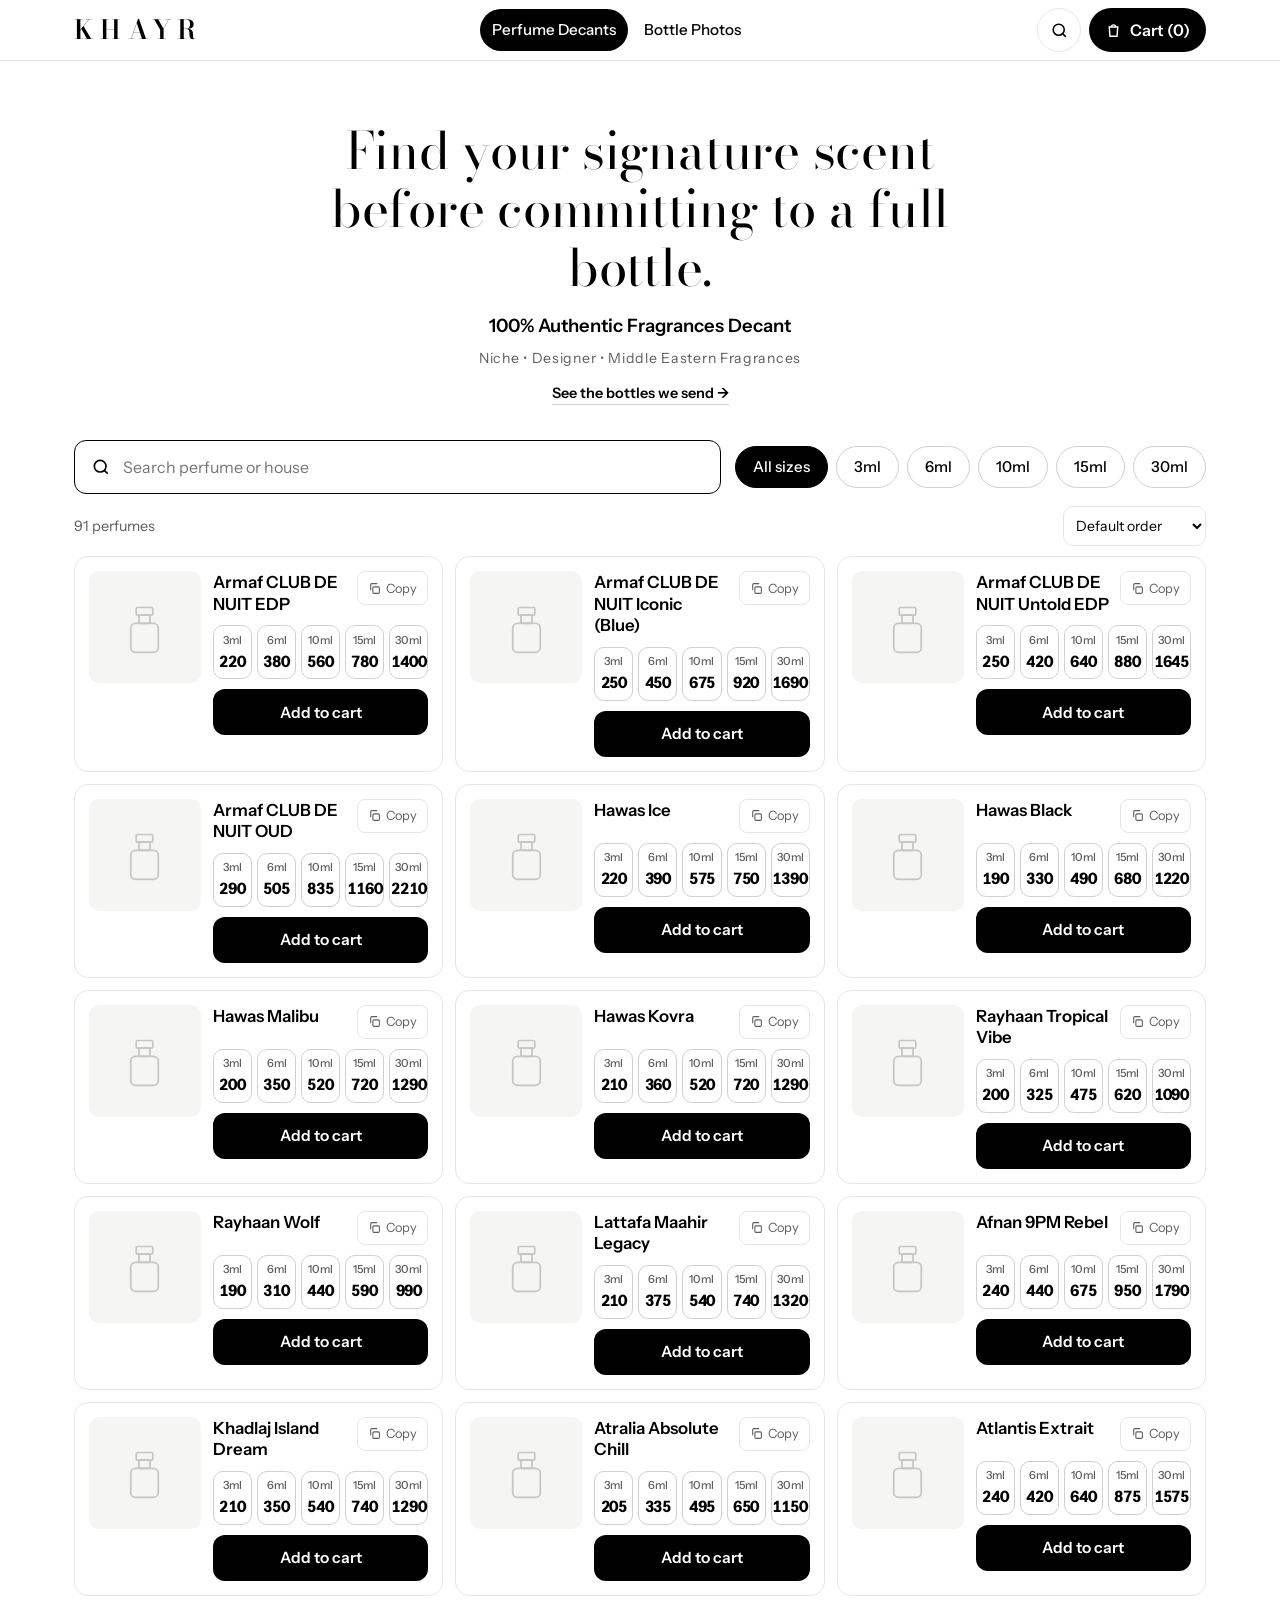
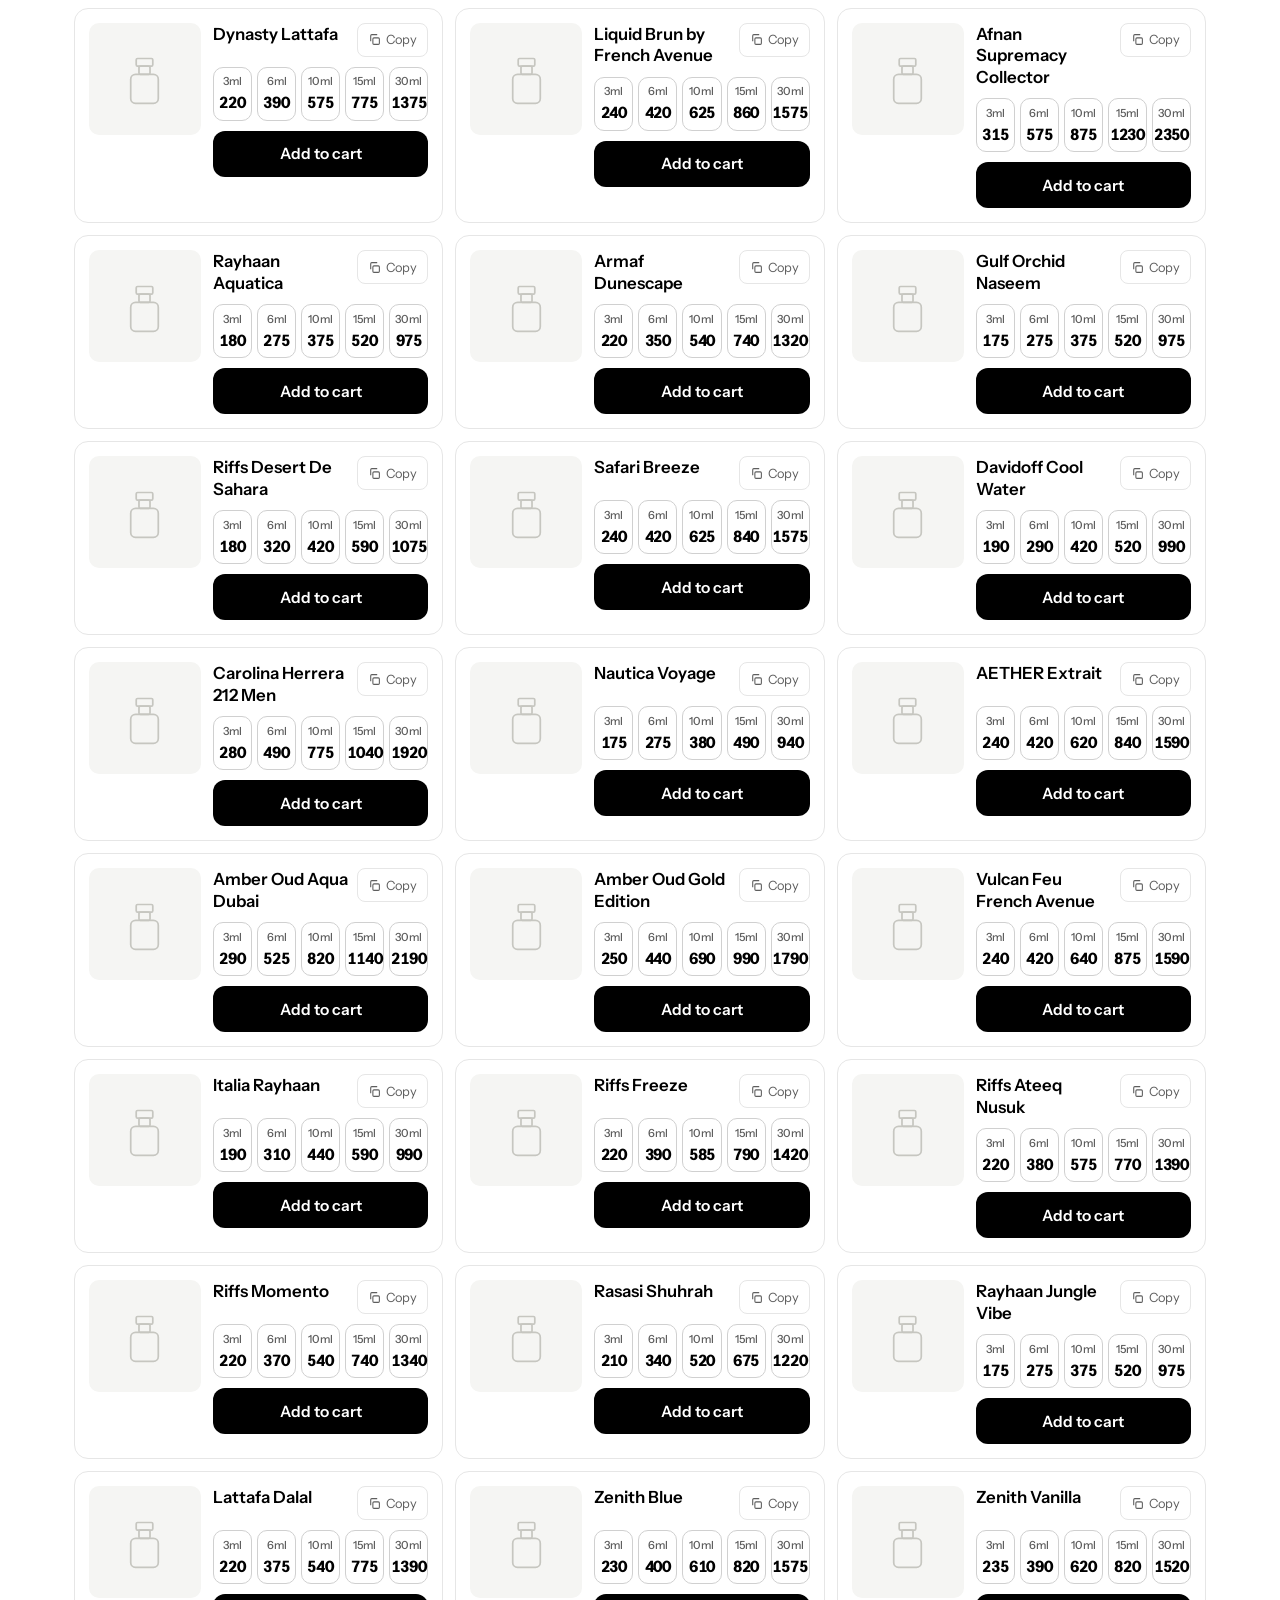
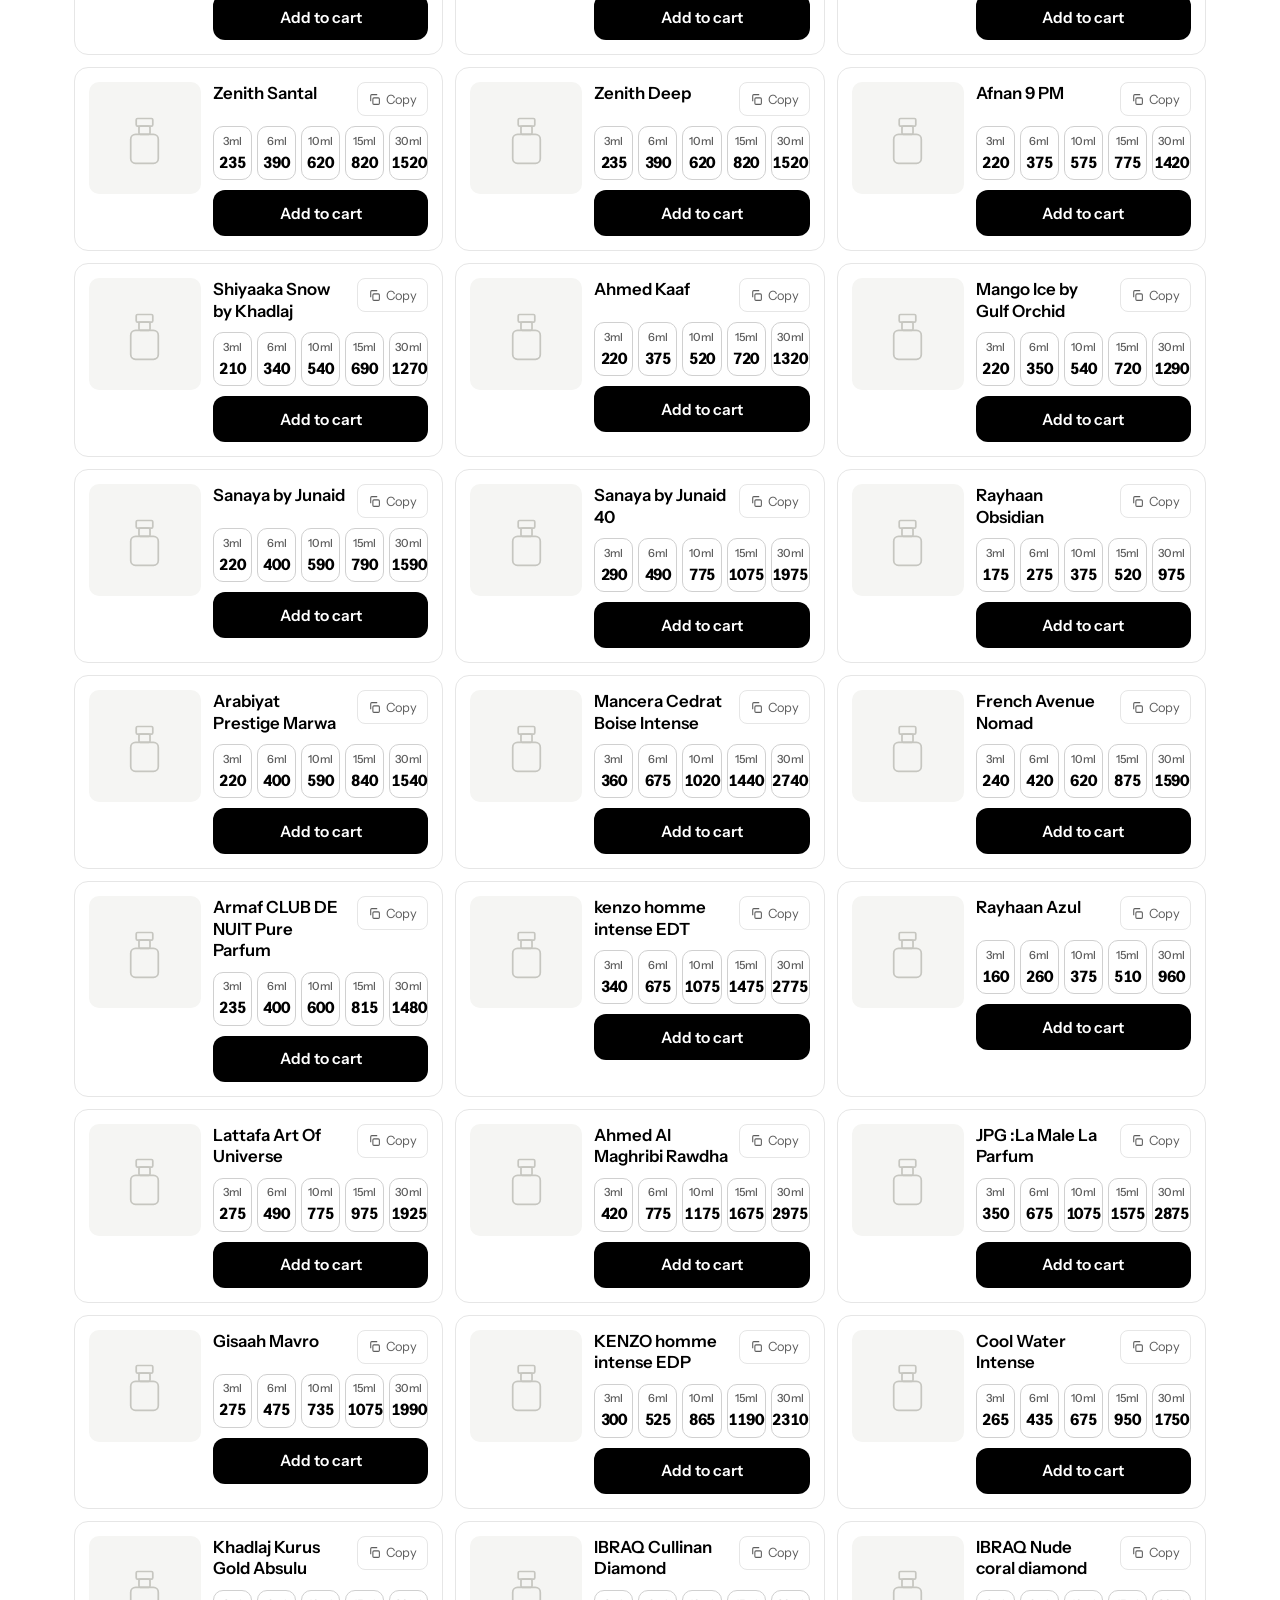
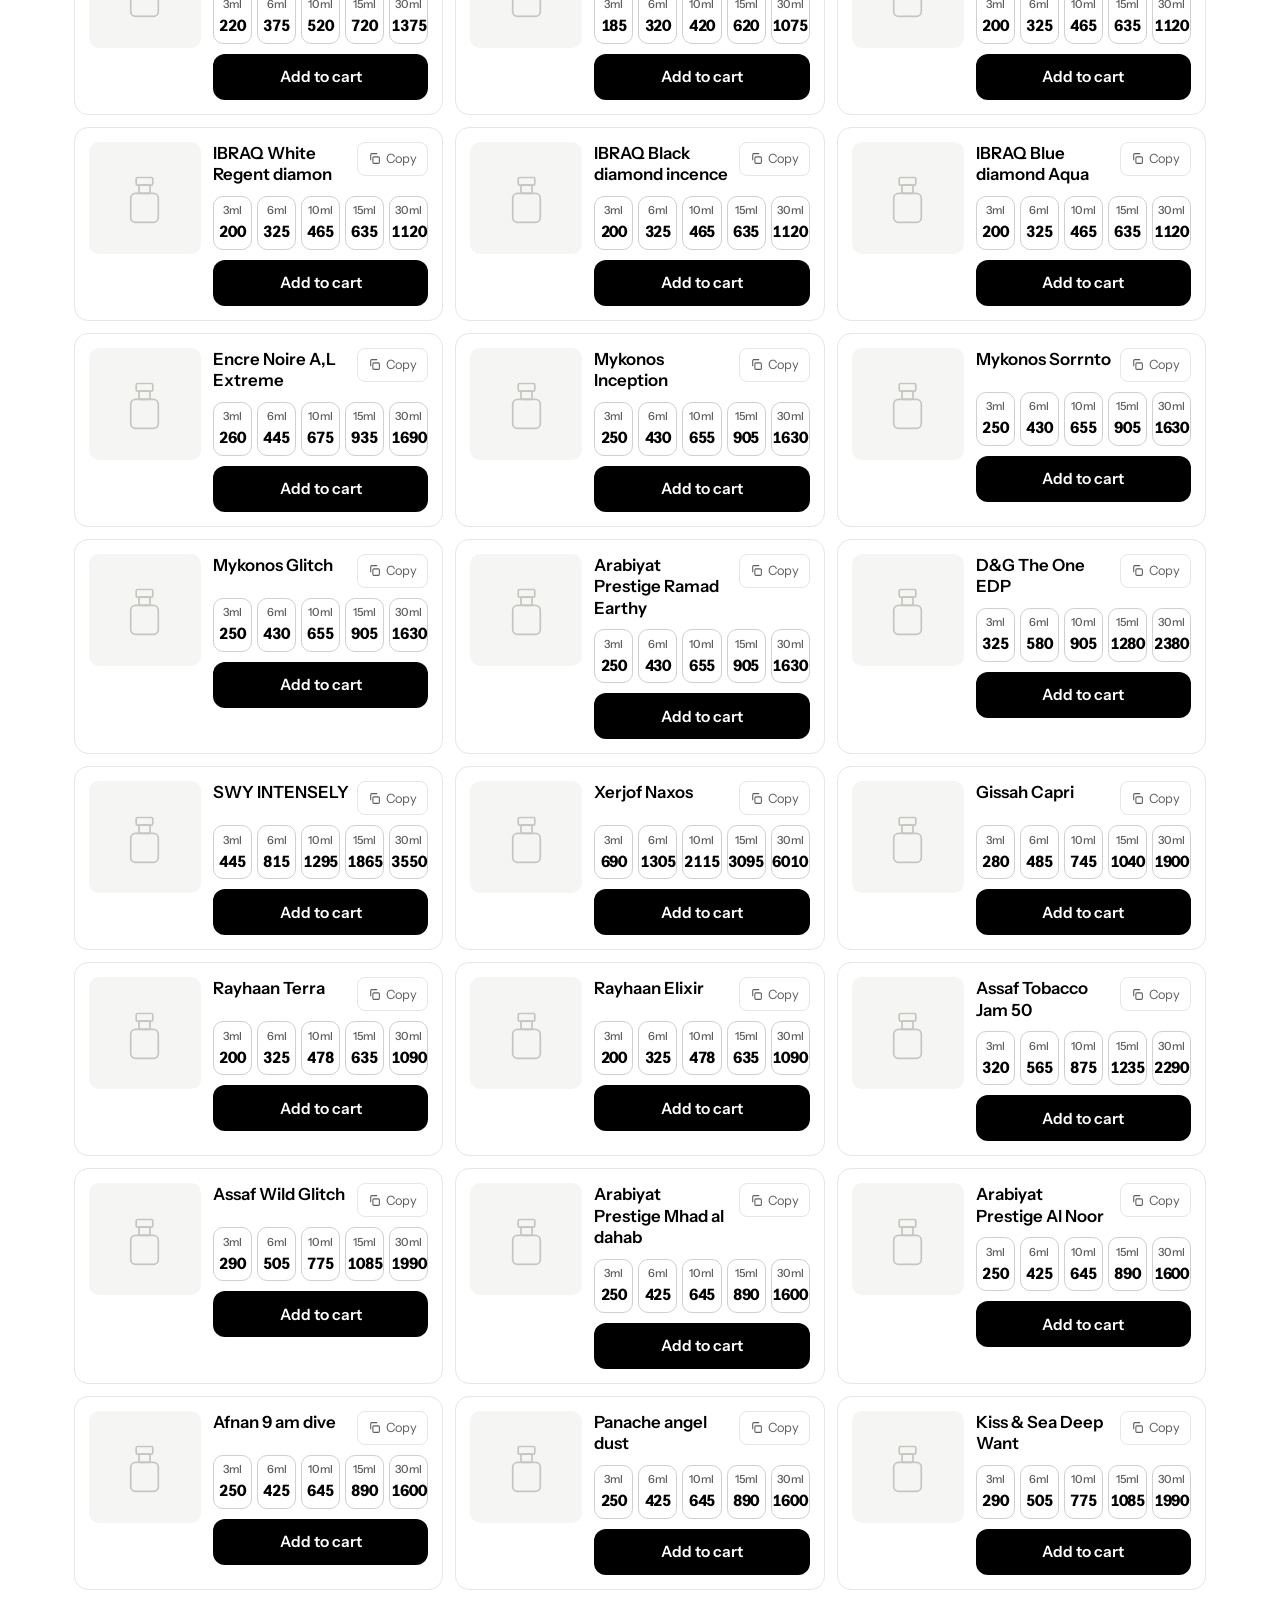
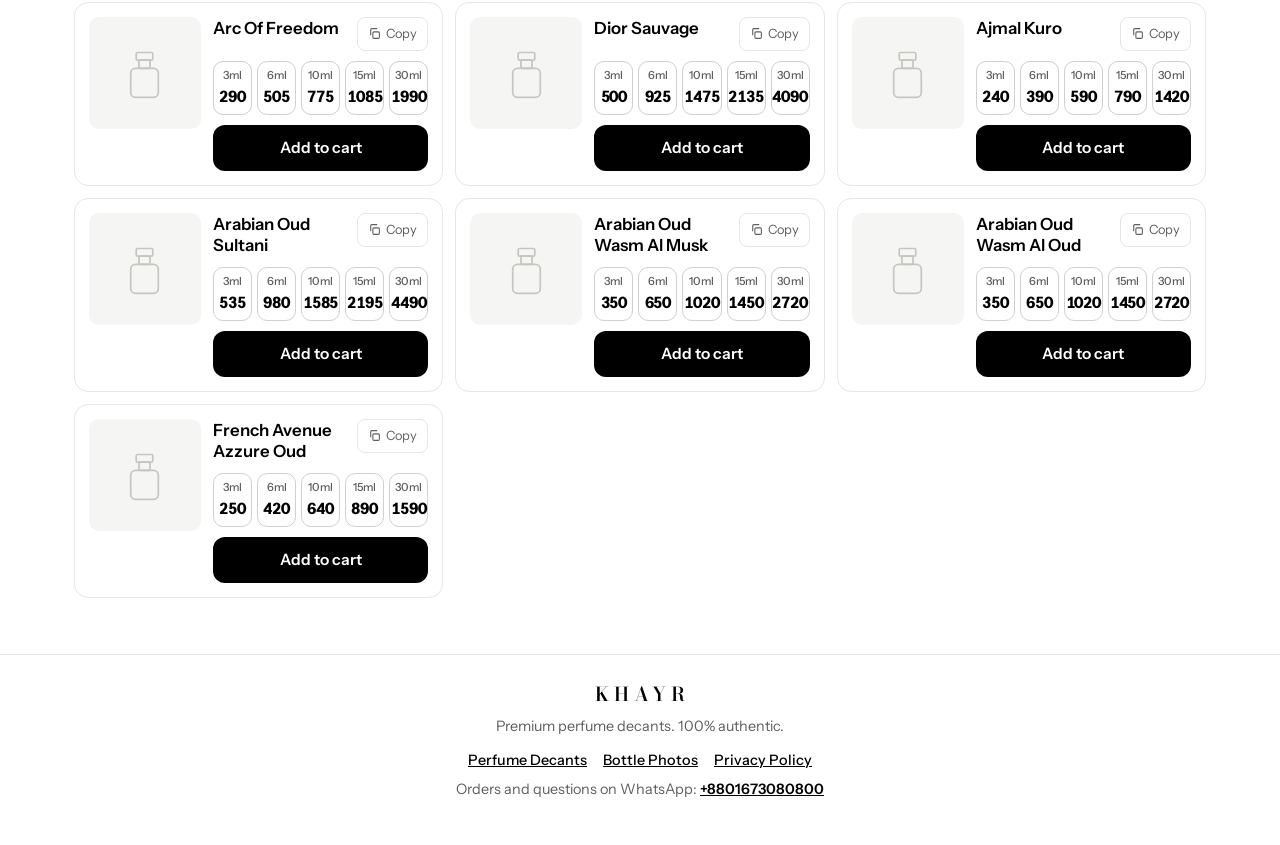
==== commit 2a38e4e6: "Add files via upload" ====
--- a/index.html
+++ b/index.html
@@ -24,9 +24,9 @@
 <link rel="preconnect" href="https://fonts.googleapis.com">
 <link rel="preconnect" href="https://fonts.gstatic.com" crossorigin>
 <link href="https://fonts.googleapis.com/css2?family=Bodoni+Moda:opsz,wght@6..96,400;6..96,600&family=Instrument+Sans:wght@400;500;600;700&display=swap" rel="stylesheet">
-<link rel="stylesheet" href="shop.css?v=5.0.0">
+<link rel="stylesheet" href="shop.css?v=6.1.0">
 <script src="config.js"></script>
-<script src="site-config.js?v=5.0.0"></script>
+<script src="site-config.js?v=6.1.0"></script>
 <script>
   /* start the database connection early */
   try { var u = (window.SHOP_CONFIG.supabase || {}).url; if (u) { var l = document.createElement('link'); l.rel = 'preconnect'; l.href = u; l.crossOrigin = ''; document.head.appendChild(l); } } catch (e) {}
@@ -83,12 +83,13 @@
       <div class="filters" id="sizeFilter" role="group" aria-label="Filter by size"></div>
     </div>
     <div class="filters" id="catFilter" role="group" aria-label="Filter by category" hidden></div>
+    <div class="filters" id="gsFilter" role="group" aria-label="Filter by gender and season" hidden></div>
     <div class="meta" id="metaRow">
       <span class="left"><span id="count" aria-live="polite"></span><button class="clearf" id="clearF" type="button" hidden>Clear Filters</button></span>
       <span class="right">
         <select class="sort" id="houseSel" aria-label="Filter by house" hidden></select>
         <select class="sort" id="sort" aria-label="Sort perfumes">
-          <option value="house">Sort by house</option>
+          <option value="number">Default order</option>
           <option value="az">Name A to Z</option>
           <option value="low">Price low to high</option>
           <option value="high">Price high to low</option>
@@ -117,6 +118,21 @@
 
 <div class="lb" id="lb" role="dialog" aria-label="Product photo"><button type="button" aria-label="Close photo">✕</button><img id="lbImg" alt=""></div>
 
+<div class="pm" id="pm" role="dialog" aria-modal="true" aria-labelledby="pmName" hidden>
+  <div class="pmbox">
+    <button type="button" class="pmx" id="pmClose" aria-label="Close">✕</button>
+    <div class="pmimg" id="pmImg"></div>
+    <div class="pmbody">
+      <div class="pmhouse" id="pmHouse"></div>
+      <h2 id="pmName"></h2>
+      <div class="pmsim" id="pmSim"></div>
+      <div class="pmtags" id="pmTags"></div>
+      <div class="pmgrid" id="pmGrid"></div>
+      <a class="pmlink" id="pmLink" href="#" target="_blank" rel="noopener" hidden>Fragrantica ↗</a>
+    </div>
+  </div>
+</div>
+
 <div class="qrv" id="qrv" role="dialog" aria-modal="true" aria-labelledby="qrvLabel">
   <div class="qrbox">
     <button type="button" class="x" id="qrvClose" aria-label="Close">✕</button>
@@ -139,6 +155,6 @@
 </aside>
 
 <div class="toast" id="toast" role="status" aria-live="polite"></div>
-<script src="shop.js?v=5.0.0"></script>
+<script src="shop.js?v=6.1.0"></script>
 </body>
 </html>
--- a/shop.css
+++ b/shop.css
@@ -294,3 +294,61 @@
   .menu-btn{display:none}
 }
 @media (prefers-reduced-motion:reduce){*{transition:none!important;animation:none!important}}
+
+/* ===== version 6: product popup, quantity, size dropdown, delivery ===== */
+.pname{border:0;background:none;padding:0;margin:0;font:inherit;color:inherit;text-align:left;cursor:pointer}
+.pname:hover{text-decoration:underline;text-underline-offset:3px}
+.pic.zoom{cursor:pointer}
+.pic .ph{width:100%;height:100%}
+.pm{position:fixed;inset:0;z-index:75;background:rgba(0,0,0,.6);display:flex;align-items:flex-end;justify-content:center}
+.pmbox{position:relative;background:var(--paper);width:min(560px,100%);max-height:94vh;overflow:auto;border-radius:18px 18px 0 0;padding:14px 14px calc(18px + env(safe-area-inset-bottom,0px));animation:pmUp .22s ease-out}
+@keyframes pmUp{from{transform:translateY(30px);opacity:.6}to{transform:none;opacity:1}}
+.pmx{position:absolute;top:22px;right:22px;z-index:2;width:42px;height:42px;border-radius:50%;border:0;background:#fff;box-shadow:0 2px 10px rgba(0,0,0,.25);font-size:1rem}
+.pmimg{border-radius:14px;overflow:hidden;background:var(--soft);width:100%;height:min(44vh,520px)}
+.pmimg img{width:100%;height:100%;object-fit:cover;display:block}
+.pmimg .ph{width:100%;height:100%}
+.pmbody{padding:12px 2px 0}
+.pmhouse{color:var(--graphite);font-size:.9rem}
+.pmbody h2{margin:2px 0 2px;font-size:1.45rem;line-height:1.2}
+.pmsim{color:var(--graphite);font-size:.92rem;margin-bottom:4px}
+.pmsim:empty,.pmtags:empty{display:none}
+.pmtags{margin:4px 0 2px}
+.pmgrid{display:grid;border:1px solid var(--line);border-radius:14px;margin-top:12px;overflow:hidden}
+.pmc{display:flex;flex-direction:column;align-items:center;gap:1px;padding:12px 4px 10px;border-left:1px solid var(--line);min-width:0}
+.pmc:first-child{border-left:0}
+.pmc .ml{font-size:.85rem;color:var(--graphite)}
+.pmc b{font-size:1.05rem;font-variant-numeric:tabular-nums}
+.pmc small{font-size:.7rem;color:var(--graphite);margin-bottom:6px}
+.pmc.out b{color:var(--graphite)}
+.pmc.out small{color:var(--red);font-weight:600}
+.pmadd{width:100%;max-width:96px;min-height:40px;border-radius:10px;border:0;background:var(--ink);color:var(--paper);font-weight:600;font-size:.88rem;padding:0 4px}
+.pmadd.in{background:var(--green)}
+.pmadd:disabled{background:var(--soft);color:var(--graphite);cursor:not-allowed}
+.pmlink{display:inline-block;margin-top:12px;color:var(--ink);font-weight:600}
+@media (min-width:700px){ .pm{align-items:center;padding:20px} .pmbox{border-radius:18px} }
+
+.line{display:grid;grid-template-columns:56px 1fr;gap:12px;align-items:start}
+.lthumb{width:56px;height:56px;border-radius:10px;background:var(--soft);overflow:hidden}
+.lthumb img{width:100%;height:100%;object-fit:cover;display:block}
+.line .lrow{align-items:center}
+.lrow2{display:flex;justify-content:space-between;align-items:baseline;gap:10px;margin-top:2px}
+.qty{display:inline-flex;align-items:center;border:1px solid var(--box);border-radius:10px;overflow:hidden;flex:none}
+.qty button{width:36px;height:34px;border:0;background:var(--paper);font-size:1.1rem;line-height:1}
+.qty button:disabled{color:var(--box)}
+.qty span{min-width:28px;text-align:center;font-weight:600;font-variant-numeric:tabular-nums}
+.lsel{display:block;margin-top:8px}
+.lsel select{width:100%;max-width:260px;height:44px;border:1.5px solid var(--ink);border-radius:10px;padding:0 10px;background:var(--paper);font-size:16px;font-weight:500}
+.payopt.one{flex-direction:row;align-items:center;gap:12px;padding:12px 14px;width:100%}
+.payopt.one::before{display:none}
+.payopt.one .tick{flex:none;width:22px;height:22px;border-radius:6px;border:1.5px solid #9E9E9E;background:var(--paper);position:relative}
+.payopt.one[aria-checked="true"] .tick{background:var(--ink);border-color:var(--ink)}
+.payopt.one[aria-checked="true"] .tick::after{content:"";position:absolute;left:7px;top:3px;width:5px;height:10px;border:solid #fff;border-width:0 2px 2px 0;transform:rotate(45deg)}
+.payopt.one>span{display:flex;flex-direction:column;gap:2px}
+.payopt.one>span span{color:var(--green);font-weight:600;font-size:.86rem}
+.freehint{margin:8px 0 0;font-size:.88rem;color:var(--graphite)}
+.freehint.ok{color:var(--green)}
+#gsFilter{margin-top:8px}
+.payopt.one>span{color:var(--ink);font-weight:400}
+
+/* v6.1: bKash number big and easy to read */
+.qrinfo .qrnum{display:block;font-size:1.15rem;font-weight:800;letter-spacing:.02em;color:var(--ink);font-variant-numeric:tabular-nums}
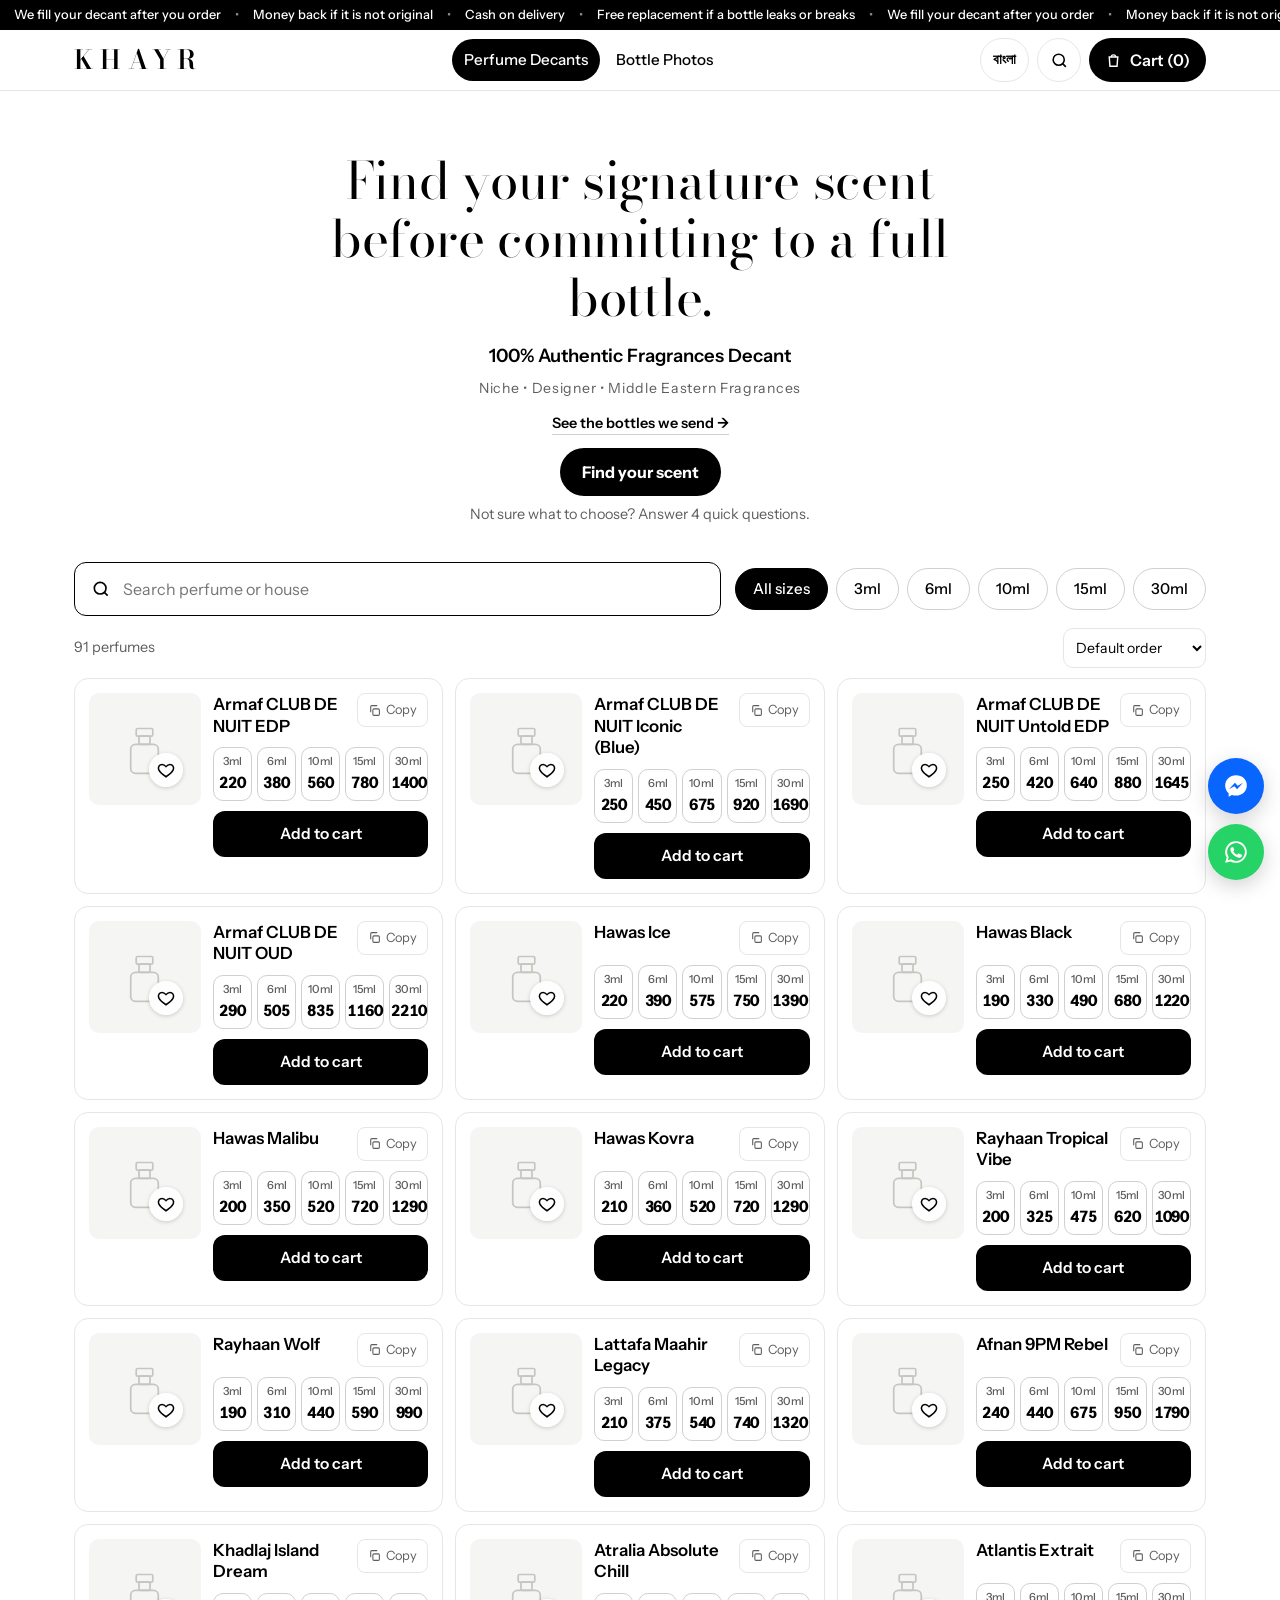
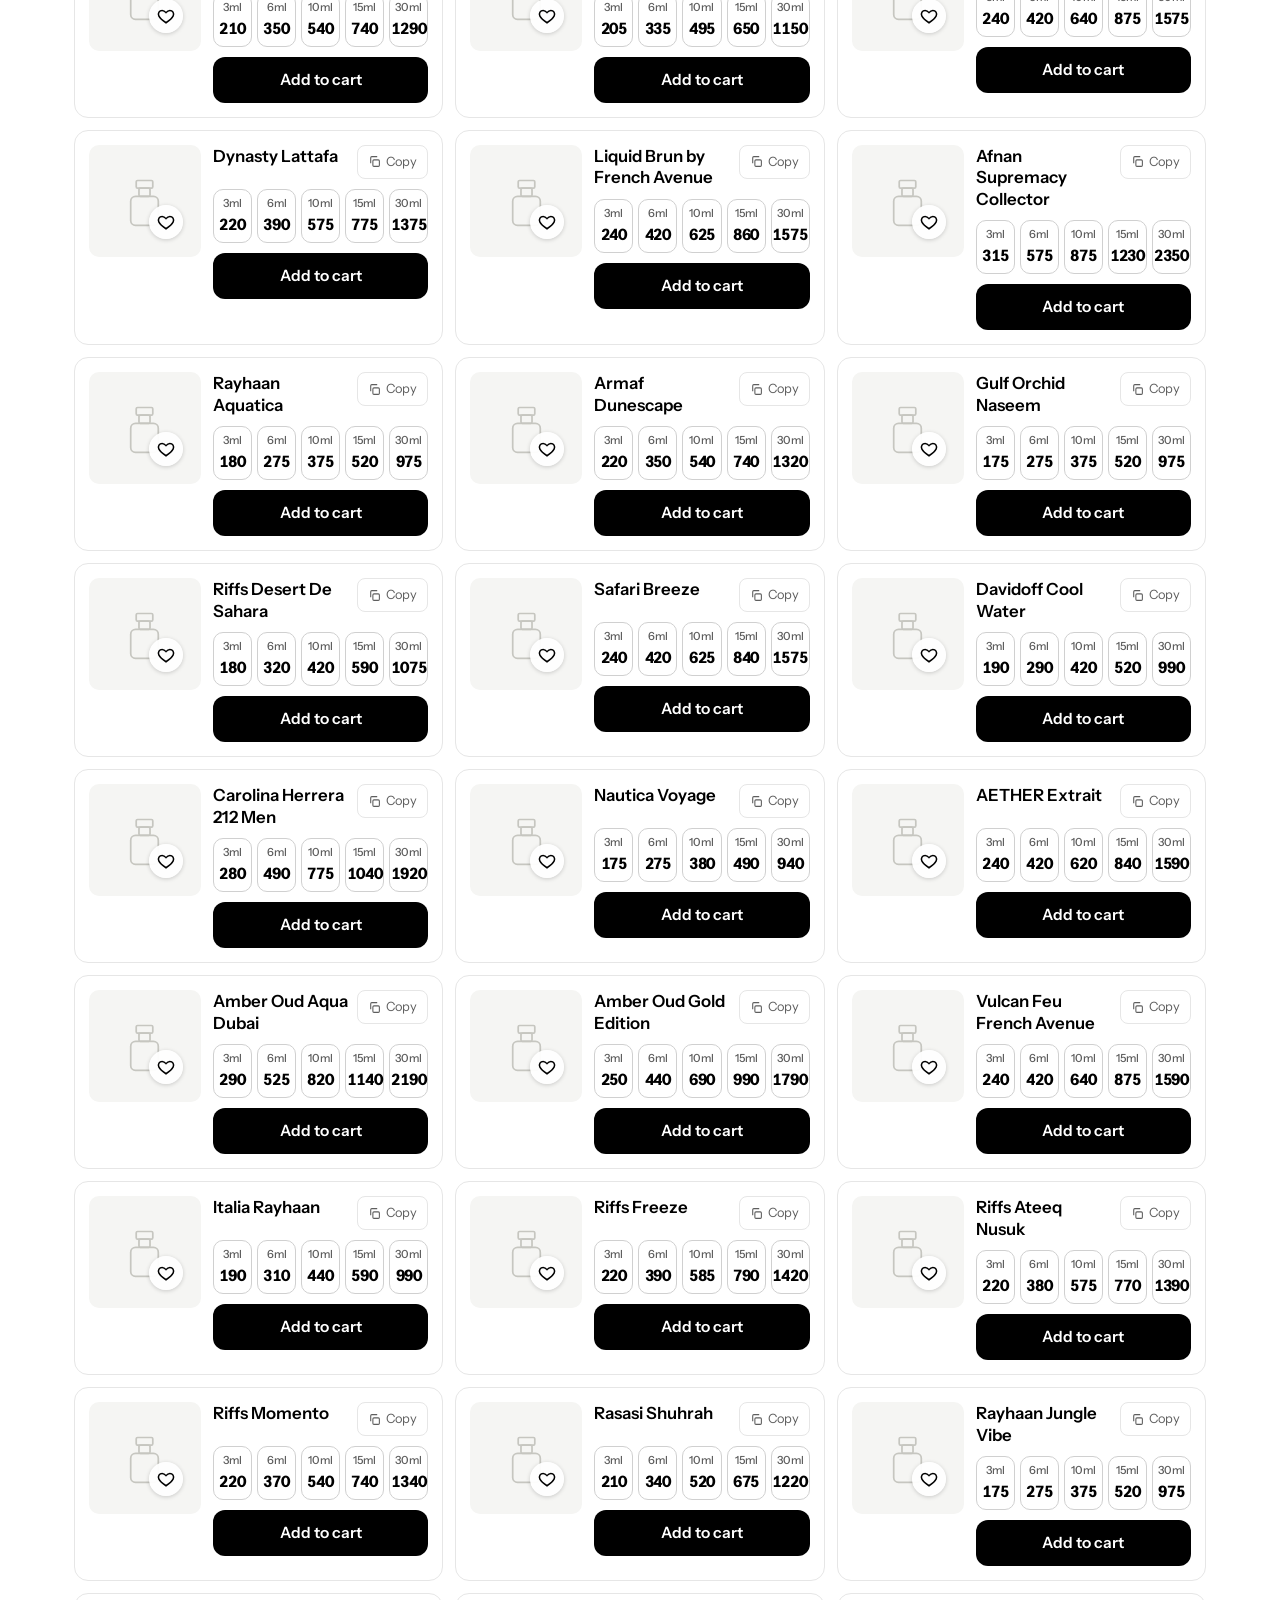
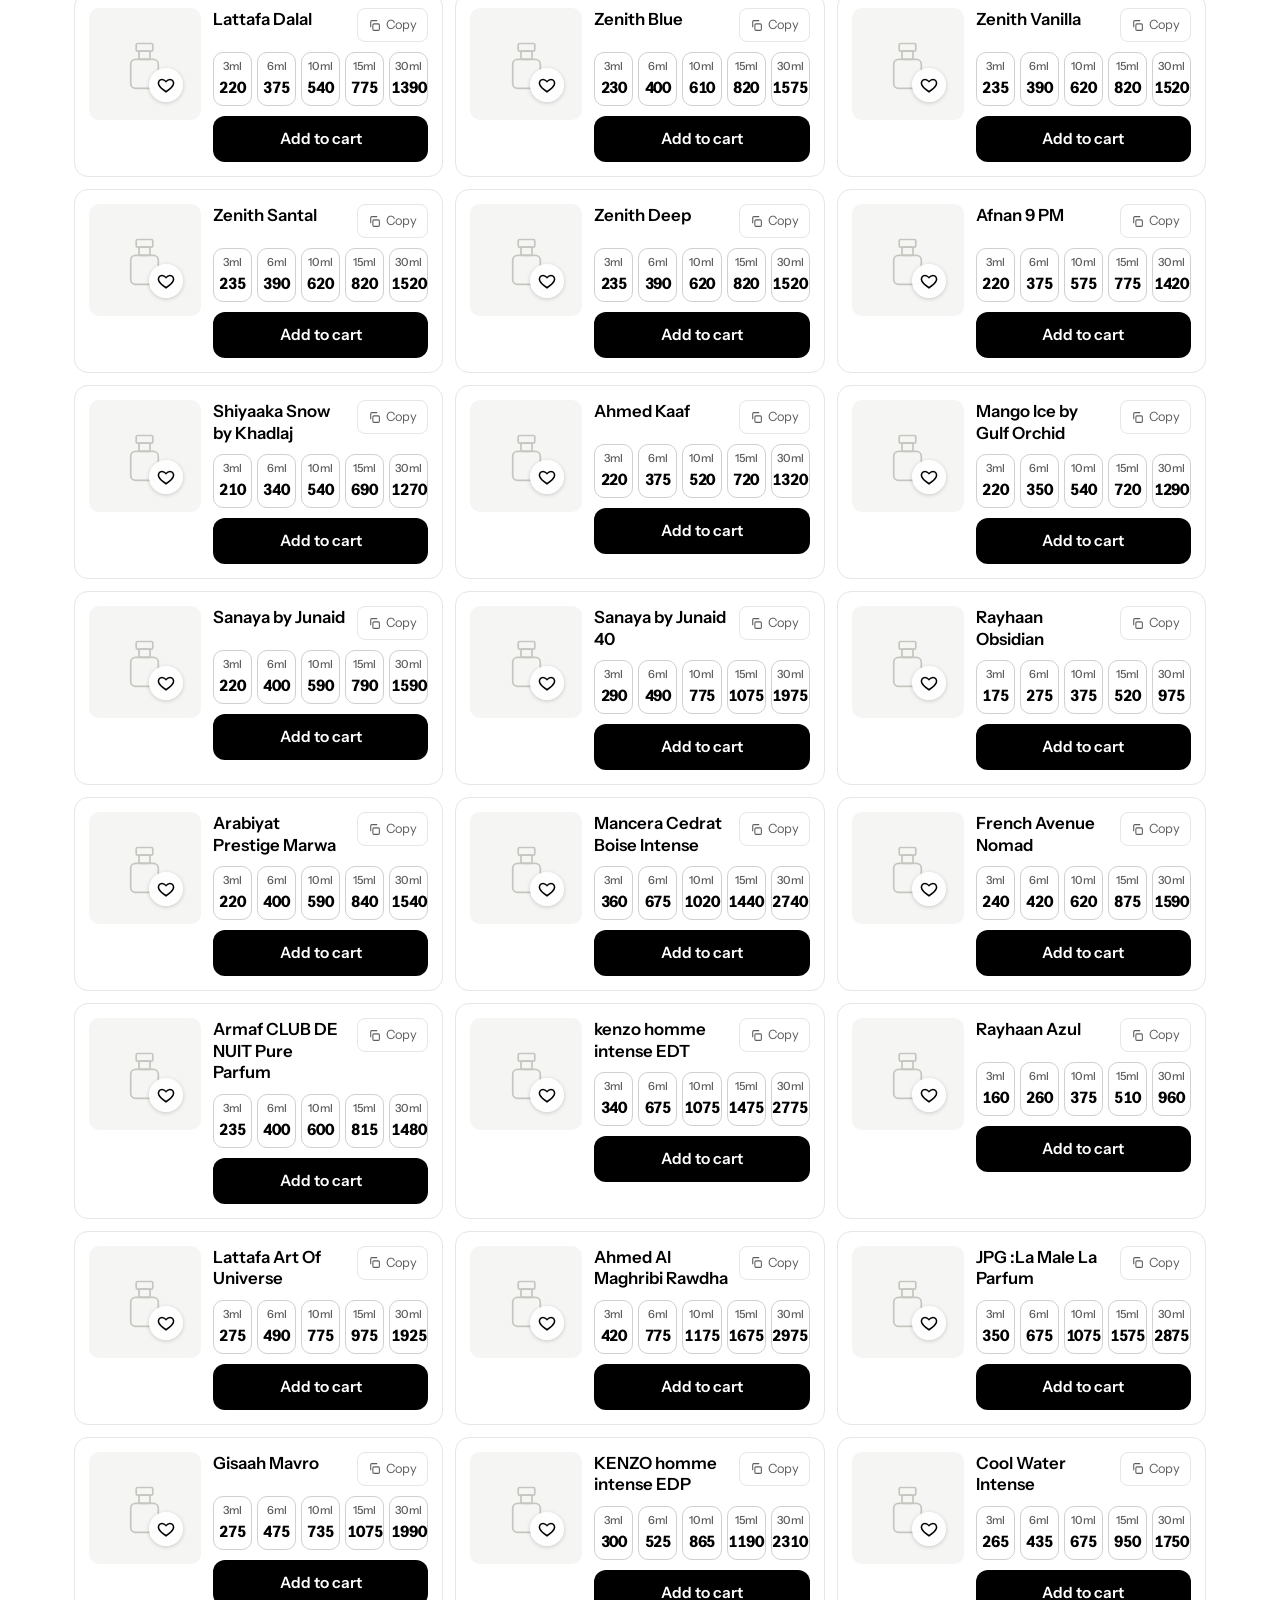
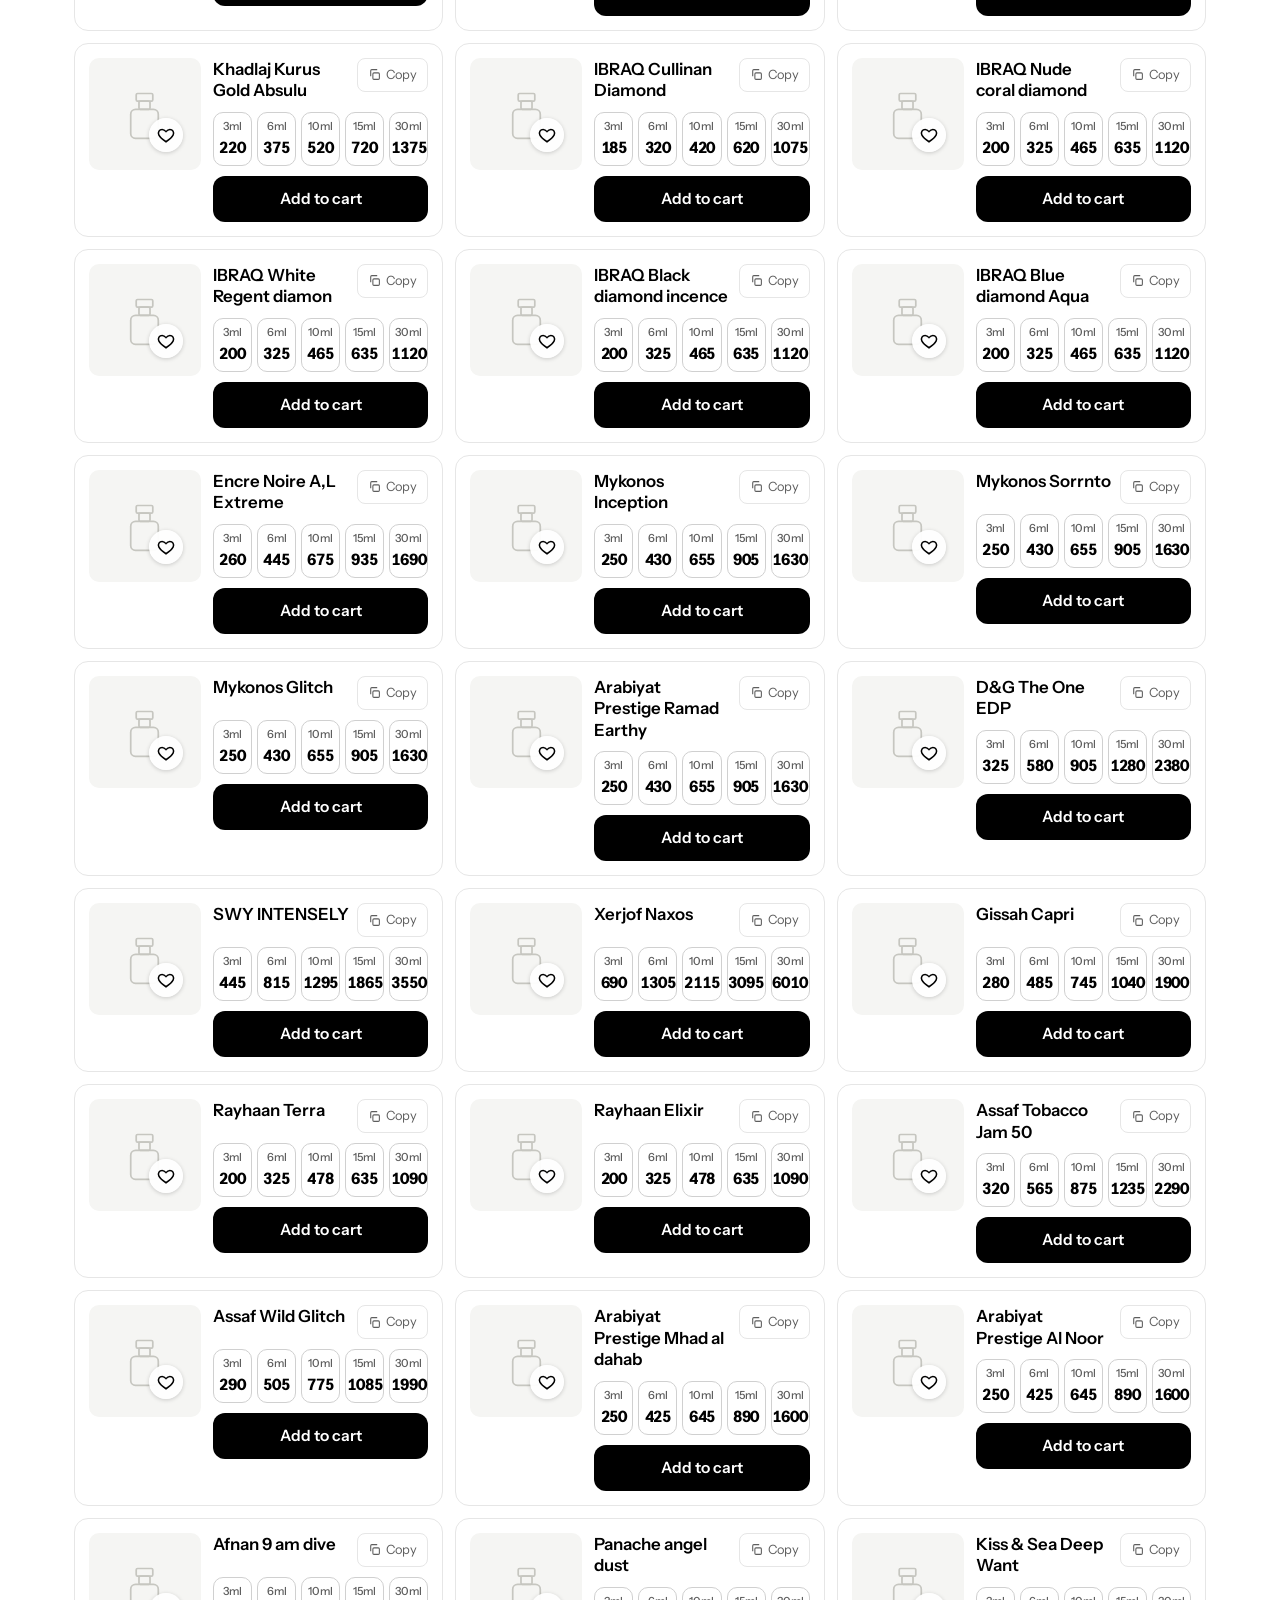
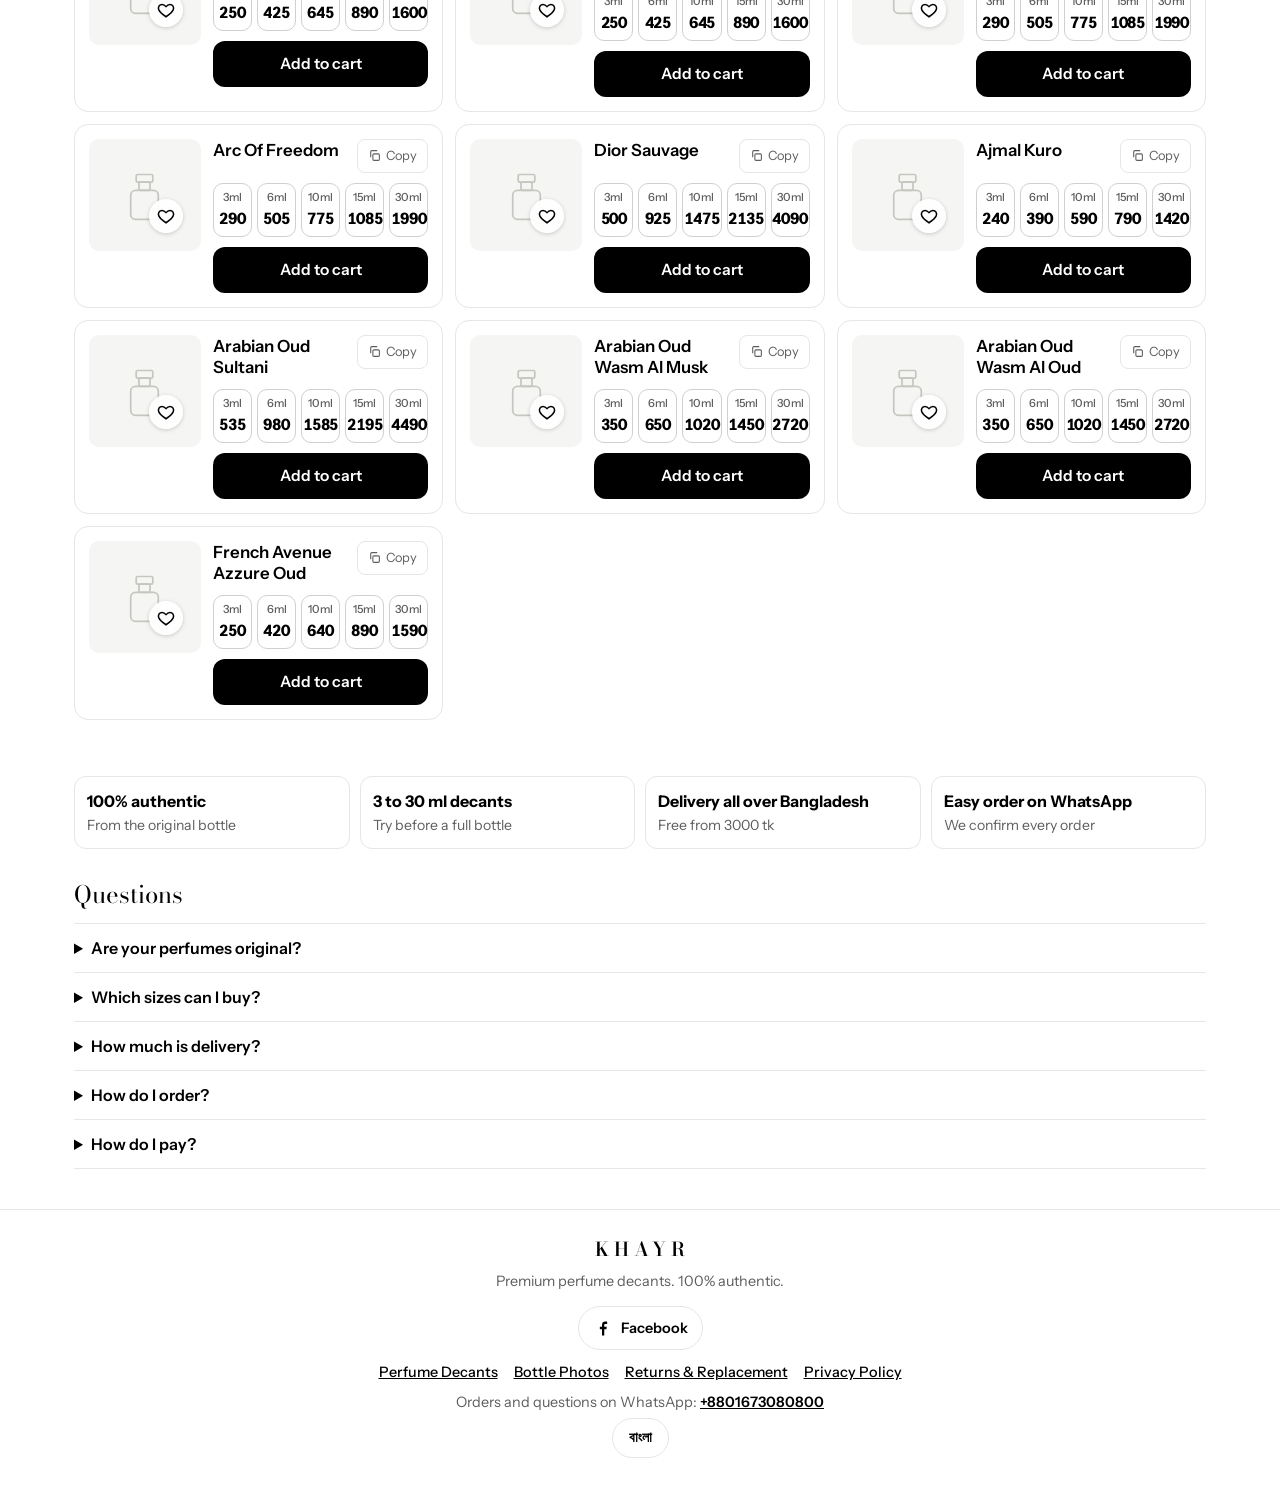
==== commit bb23117a: "Add files via upload" ====
--- a/index.html
+++ b/index.html
@@ -24,9 +24,9 @@
 <link rel="preconnect" href="https://fonts.googleapis.com">
 <link rel="preconnect" href="https://fonts.gstatic.com" crossorigin>
 <link href="https://fonts.googleapis.com/css2?family=Bodoni+Moda:opsz,wght@6..96,400;6..96,600&family=Instrument+Sans:wght@400;500;600;700&display=swap" rel="stylesheet">
-<link rel="stylesheet" href="shop.css?v=6.1.0">
+<link rel="stylesheet" href="shop.css?v=9.0.0">
 <script src="config.js"></script>
-<script src="site-config.js?v=6.1.0"></script>
+<script src="site-config.js?v=9.0.0"></script>
 <script>
   /* start the database connection early */
   try { var u = (window.SHOP_CONFIG.supabase || {}).url; if (u) { var l = document.createElement('link'); l.rel = 'preconnect'; l.href = u; l.crossOrigin = ''; document.head.appendChild(l); } } catch (e) {}
@@ -35,6 +35,7 @@
 <body data-page="perfume">
 <a class="skip" href="#main">Skip to content</a>
 
+<div class="topbar" id="topbar" hidden><div class="tb-track" id="tbTrack"></div></div>
 <header class="top">
   <div class="wrap">
     <a class="logo" href="./" aria-label="KHAYR home">KHAYR</a>
@@ -43,6 +44,7 @@
       <a href="bottles.html">Bottle Photos</a>
     </nav>
     <div class="hbtns">
+      <button class="lang-btn" type="button" data-lang aria-label="Language">বাংলা</button>
       <button class="icon-btn" id="findBtn" type="button" aria-label="Search"><svg width="19" height="19" viewBox="0 0 24 24" fill="none" stroke="currentColor" stroke-width="2" aria-hidden="true"><circle cx="11" cy="11" r="7"/><path d="m20 20-4-4"/></svg></button>
       <button class="cart-btn" id="cartBtn" type="button" aria-label="Open cart">
         <svg width="17" height="17" viewBox="0 0 24 24" fill="none" stroke="currentColor" stroke-width="2" aria-hidden="true"><path d="M6 7h12l-1 13H7L6 7Z"/><path d="M9 7a3 3 0 0 1 6 0"/></svg>
@@ -59,7 +61,8 @@
   <a class="ml" href="./" aria-current="page">Perfume Decants<small>Niche • Designer • Middle Eastern</small></a>
   <a class="ml" href="bottles.html">Bottle Photos<small>See the bottles we send</small></a>
   <a class="ml" href="./#search">Search<small></small></a>
-  <div class="mfoot"><p>Orders and questions on WhatsApp: <a data-wa href="https://wa.me/8801673080800" target="_blank" rel="noopener">+8801673080800</a></p></div>
+  <button type="button" class="ml lang-m" data-lang>বাংলা</button>
+  <div class="mfoot"><p>Orders and questions on WhatsApp: <a data-wa href="https://wa.me/8801569126359" target="_blank" rel="noopener">+8801569126359</a></p></div>
 </div>
 
 <main id="main">
@@ -69,6 +72,8 @@
       <p class="sub">100% Authentic Fragrances Decant</p>
       <p class="kinds">Niche • Designer • Middle Eastern Fragrances</p>
       <p class="herolink"><a href="bottles.html">See the bottles we send →</a></p>
+      <button type="button" class="finder-btn" data-finder>Find your scent</button>
+      <p class="finder-sub">Not sure what to choose? Answer 4 quick questions.</p>
     </div>
   </section>
 
@@ -84,12 +89,16 @@
     </div>
     <div class="filters" id="catFilter" role="group" aria-label="Filter by category" hidden></div>
     <div class="filters" id="gsFilter" role="group" aria-label="Filter by gender and season" hidden></div>
+    <div class="filters" id="smellFilter" role="group" aria-label="Filter by smell" hidden></div>
+    <section class="xrow" id="setsRow" hidden></section>
+    <section class="xrow" id="seenRow" hidden></section>
     <div class="meta" id="metaRow">
-      <span class="left"><span id="count" aria-live="polite"></span><button class="clearf" id="clearF" type="button" hidden>Clear Filters</button></span>
+      <span class="left"><span id="count" aria-live="polite"></span><button class="clearf" id="clearF" type="button" hidden>Clear Filters</button><button class="savedf" id="savedF" type="button" aria-pressed="false" hidden>Saved</button></span>
       <span class="right">
         <select class="sort" id="houseSel" aria-label="Filter by house" hidden></select>
         <select class="sort" id="sort" aria-label="Sort perfumes">
           <option value="number">Default order</option>
+          <option value="popular">Bestsellers first</option>
           <option value="az">Name A to Z</option>
           <option value="low">Price low to high</option>
           <option value="high">Price high to low</option>
@@ -97,6 +106,14 @@
       </span>
     </div>
     <div class="grid" id="grid"><div class="loading">Loading perfumes…</div></div>
+    <ul class="trust" aria-label="Why KHAYR">
+      <li><b>100% authentic</b><span>From the original bottle</span></li>
+      <li><b>3 to 30 ml decants</b><span>Try before a full bottle</span></li>
+      <li><b>Delivery all over Bangladesh</b><span id="trustFree">Inside and outside Sylhet</span></li>
+      <li><b>Easy order on WhatsApp</b><span>We confirm every order</span></li>
+    </ul>
+    <section class="xrow" id="reviews" hidden></section>
+    <section class="faq" id="faq"></section>
   </div>
 </main>
 
@@ -104,10 +121,12 @@
   <div class="wrap">
     <span class="logo" aria-hidden="true">KHAYR</span>
     <p>Premium perfume decants. 100% authentic.</p>
+    <div class="social" id="social" hidden></div>
     <nav class="flinks" aria-label="Footer">
-      <a href="./">Perfume Decants</a><a href="bottles.html">Bottle Photos</a><a href="privacy.html">Privacy Policy</a>
+      <a href="./">Perfume Decants</a><a href="bottles.html">Bottle Photos</a><a href="returns.html">Returns &amp; Replacement</a><a href="privacy.html">Privacy Policy</a>
     </nav>
-    <p>Orders and questions on WhatsApp: <a data-wa href="https://wa.me/8801673080800" target="_blank" rel="noopener">+8801673080800</a></p>
+    <p>Orders and questions on WhatsApp: <a data-wa href="https://wa.me/8801569126359" target="_blank" rel="noopener">+8801569126359</a></p>
+    <p><button type="button" class="lang-f" data-lang>বাংলা</button></p>
   </div>
 </footer>
 
@@ -125,24 +144,30 @@
     <div class="pmbody">
       <div class="pmhouse" id="pmHouse"></div>
       <h2 id="pmName"></h2>
+      <button type="button" class="pmwish" id="pmWish" aria-pressed="false">Save</button>
       <div class="pmsim" id="pmSim"></div>
       <div class="pmtags" id="pmTags"></div>
       <div class="pmgrid" id="pmGrid"></div>
+      <div class="pminfo" id="pmInfo"></div>
+      <div class="pmnotify" id="pmNotify" hidden></div>
       <a class="pmlink" id="pmLink" href="#" target="_blank" rel="noopener" hidden>Fragrantica ↗</a>
     </div>
   </div>
 </div>
 
-<div class="qrv" id="qrv" role="dialog" aria-modal="true" aria-labelledby="qrvLabel">
-  <div class="qrbox">
-    <button type="button" class="x" id="qrvClose" aria-label="Close">✕</button>
-    <b id="qrvLabel">Payment</b>
-    <img id="qrvImg" alt="">
-    <p id="qrvDetails"></p>
-    <a id="qrvOpen" href="#" target="_blank" rel="noopener">Open image to save it</a>
-    <p class="note">Scan this QR in your bKash or bank app, or save the image and open it there.</p>
+<div class="pm finder" id="finder" role="dialog" aria-modal="true" aria-labelledby="finderTitle" hidden>
+  <div class="pmbox">
+    <button type="button" class="pmx" id="finderClose" aria-label="Close">✕</button>
+    <div class="pmbody">
+      <h2 id="finderTitle">Find your scent</h2>
+      <div id="finderQ"></div>
+      <div id="finderOut"></div>
+    </div>
   </div>
 </div>
+
+<a class="msfloat" id="msFloat" href="#" target="_blank" rel="noopener" aria-label="Ask us on Messenger" hidden><svg width="26" height="26" viewBox="0 0 24 24" fill="currentColor" aria-hidden="true"><path d="M12 2C6.4 2 2 6.1 2 11.6c0 2.9 1.2 5.4 3.2 7.1V22l3-1.7c1.2.3 2.4.5 3.8.5 5.6 0 10-4.1 10-9.6S17.6 2 12 2Zm1 12.9-2.5-2.7-5 2.7 5.5-5.8 2.6 2.7 4.9-2.7-5.5 5.8Z"/></svg></a>
+<a class="wafloat" id="waFloat" href="#" target="_blank" rel="noopener" aria-label="Ask us on WhatsApp"><svg width="26" height="26" viewBox="0 0 24 24" fill="currentColor" aria-hidden="true"><path d="M12 2a10 10 0 0 0-8.6 15.1L2 22l5-1.3A10 10 0 1 0 12 2Zm0 18.2a8.2 8.2 0 0 1-4.2-1.2l-.3-.2-3 .8.8-2.9-.2-.3A8.2 8.2 0 1 1 12 20.2Zm4.5-6.1c-.2-.1-1.5-.7-1.7-.8s-.4-.1-.6.1-.7.8-.8 1-.3.2-.5.1a6.7 6.7 0 0 1-3.3-2.9c-.3-.4.3-.4.7-1.3a.5.5 0 0 0 0-.5l-.8-1.9c-.2-.5-.4-.4-.6-.4h-.5a1 1 0 0 0-.7.3 3 3 0 0 0-.9 2.2 5.2 5.2 0 0 0 1.1 2.7 11.8 11.8 0 0 0 4.5 4c1.7.7 2.3.8 3.2.6a2.7 2.7 0 0 0 1.8-1.2 2.2 2.2 0 0 0 .2-1.3c-.1-.1-.2-.2-.4-.3Z"/></svg></a>
 
 <div class="scrim" id="scrim"></div>
 <aside class="drawer" id="drawer" role="dialog" aria-modal="true" aria-labelledby="cartTitle" aria-hidden="true">
@@ -155,6 +180,6 @@
 </aside>
 
 <div class="toast" id="toast" role="status" aria-live="polite"></div>
-<script src="shop.js?v=6.1.0"></script>
+<script src="shop.js?v=9.0.0"></script>
 </body>
 </html>
--- a/shop.css
+++ b/shop.css
@@ -352,3 +352,133 @@
 
 /* v6.1: bKash number big and easy to read */
 .qrinfo .qrnum{display:block;font-size:1.15rem;font-weight:800;letter-spacing:.02em;color:var(--ink);font-variant-numeric:tabular-nums}
+
+/* v7: payment note (no QR), collection pages */
+.paynote{margin:12px 0 0;padding:10px 12px;border:1px solid var(--line);border-radius:12px;font-size:.92rem;color:var(--ink)}
+.colhead{padding:34px 0 8px;text-align:center}
+.colhead .crumb{font-size:.85rem;color:var(--graphite);margin:0 0 8px}
+.colhead .crumb a{color:inherit}
+.colhead h1{font-family:var(--serif);font-weight:400;font-size:clamp(2rem,6vw,3rem);margin:0 0 8px;line-height:1.1}
+.colhead p{margin:0 auto 14px;max-width:560px}
+.colhead .colbtns{display:flex;gap:10px;justify-content:center;flex-wrap:wrap}
+.colhead .colbtns a,.colhead .colbtns button{display:inline-flex;align-items:center;gap:6px;min-height:44px;padding:0 18px;border-radius:999px;border:1px solid var(--ink);background:var(--paper);color:var(--ink);font:inherit;font-weight:600;text-decoration:none;cursor:pointer}
+.colhead .colbtns button{background:var(--ink);color:#fff}
+.collinks{display:flex;gap:8px;flex-wrap:wrap;justify-content:center;margin:10px 0 0}
+.collinks a{font-size:.88rem;color:var(--ink);border:1px solid var(--line);border-radius:999px;padding:6px 12px;text-decoration:none}
+.collinks a[aria-current="page"]{background:var(--ink);color:#fff;border-color:var(--ink)}
+
+/* ===== v8 ===== */
+.lang-btn{min-height:44px;padding:0 12px;border:1px solid var(--line);border-radius:999px;background:var(--paper);font-weight:600;font-size:.9rem}
+.finder-btn{margin-top:14px;min-height:48px;padding:0 22px;border-radius:999px;border:0;background:var(--ink);color:#fff;font-weight:700;font-size:1rem}
+.finder-sub{margin:8px 0 0;color:var(--graphite);font-size:.9rem}
+#smellFilter .flbl{align-self:center;font-size:.85rem;color:var(--graphite);margin-right:2px;white-space:nowrap}
+.pbadge{position:absolute;left:4px;top:4px;max-width:calc(100% - 8px);font-size:.58rem;font-weight:700;letter-spacing:.02em;text-transform:uppercase;padding:2px 6px;white-space:nowrap;overflow:hidden;text-overflow:ellipsis;border-radius:999px;background:var(--ink);color:#fff}
+.pbadge.new{background:var(--green)}
+.pic{position:relative}
+.add.notify{background:var(--paper);color:var(--ink);border:1px solid var(--ink)}
+.xrow{margin:18px 0}
+.rowh{font-family:var(--serif);font-weight:400;font-size:1.5rem;margin:0 0 10px;display:flex;align-items:baseline;gap:10px;flex-wrap:wrap}
+.rowh small{font-family:var(--sans);font-size:.85rem;color:var(--graphite)}
+.hscroll{display:flex;gap:12px;overflow-x:auto;padding-bottom:6px;scroll-snap-type:x proximity;-webkit-overflow-scrolling:touch}
+.hscroll>*{scroll-snap-align:start;flex-shrink:0}
+.setcard{width:min(280px,80vw);border:1px solid var(--line);border-radius:var(--r);padding:14px;display:flex;flex-direction:column;gap:6px}
+.setcard p{margin:0;color:var(--graphite);font-size:.9rem}
+.setcard ul{margin:0;padding-left:18px;font-size:.9rem}
+.setp s{color:var(--graphite)}.setp b{font-size:1.15rem}.setp span{color:var(--green);font-weight:700;font-size:.85rem}
+.setadd{margin-top:auto;min-height:44px;border-radius:999px;border:0;background:var(--ink);color:#fff;font-weight:700}
+.seen{width:96px;display:flex;flex-direction:column;align-items:center;gap:4px;border:0;background:none;padding:0;font-size:.78rem;text-align:center;color:var(--ink)}
+.seen img,.seen .ph{width:72px;height:72px;border-radius:12px;object-fit:cover;background:var(--soft);display:block}
+.seen span:last-child{display:-webkit-box;-webkit-line-clamp:2;-webkit-box-orient:vertical;overflow:hidden}
+.trust{list-style:none;padding:0;margin:28px 0;display:grid;grid-template-columns:repeat(auto-fit,minmax(150px,1fr));gap:10px}
+.trust li{border:1px solid var(--line);border-radius:var(--r);padding:12px;display:flex;flex-direction:column;gap:2px}
+.trust span{color:var(--graphite);font-size:.88rem}
+.review{margin:0;width:min(300px,82vw);border:1px solid var(--line);border-radius:var(--r);padding:14px}
+.review blockquote{margin:0 0 8px;font-size:.95rem}
+.review figcaption{color:var(--graphite);font-size:.85rem}
+.faq{margin:24px 0 40px}
+.faq details{border-top:1px solid var(--line);padding:12px 0}
+.faq details:last-child{border-bottom:1px solid var(--line)}
+.faq summary{font-weight:600;cursor:pointer;min-height:24px}
+.faq p{margin:8px 0 0;color:var(--graphite)}
+.pminfo{margin-top:12px}
+.pmscent{display:flex;flex-wrap:wrap;gap:6px;margin-bottom:8px}
+.schip{border:1px solid var(--line);border-radius:999px;padding:3px 10px;font-size:.82rem}
+.pmfacts{margin:0;display:grid;gap:4px}
+.pmfacts div{display:flex;gap:8px;font-size:.92rem}
+.pmfacts dt{min-width:78px;color:var(--graphite)}
+.pmfacts dd{margin:0}
+.pmnotify{margin-top:12px;border:1px solid var(--line);border-radius:var(--r);padding:12px;display:flex;flex-direction:column;gap:8px}
+.pmnotify p{margin:0;color:var(--graphite);font-size:.88rem}
+.pmnotify input{min-height:44px;border:1px solid var(--line);border-radius:10px;padding:0 12px;font-size:16px}
+.pmnotify button{min-height:44px;border-radius:999px;border:0;background:var(--ink);color:#fff;font-weight:700}
+.pmnotify .err{display:none;color:var(--red);font-size:.85rem}
+.pmnotify .okline{color:var(--green)}
+.pmadd.notify{background:var(--paper);color:var(--ink);border:1px solid var(--ink)}
+.finder fieldset{border:0;padding:0;margin:0 0 14px}
+.finder legend{font-weight:700;margin-bottom:6px}
+.fopts{display:flex;flex-wrap:wrap;gap:8px}
+.finder h3{margin:6px 0 10px}
+.fres{display:grid;gap:8px}
+.fcard{display:flex;gap:10px;align-items:center;text-align:left;border:1px solid var(--line);border-radius:12px;padding:8px;background:var(--paper);color:var(--ink);width:100%}
+.fcard img,.fcard .ph{width:64px;height:64px;border-radius:10px;object-fit:cover;background:var(--soft);flex-shrink:0}
+.fcard span{display:flex;flex-direction:column}
+.fcard small{color:var(--graphite);font-size:.82rem}
+.wafloat{position:fixed;right:16px;bottom:calc(20px + env(safe-area-inset-bottom,0px));z-index:40;width:56px;height:56px;border-radius:50%;background:#25D366;color:#fff;display:flex;align-items:center;justify-content:center;box-shadow:0 6px 20px rgba(0,0,0,.18)}
+body.has-bar .wafloat{bottom:calc(96px + env(safe-area-inset-bottom,0px))}
+body.open .wafloat,body.lock .wafloat,body.menu .wafloat{display:none}
+.coupon{margin:12px 0 0}
+.coupon label{display:block;font-size:.9rem;font-weight:500;margin-bottom:6px}
+.cprow{display:flex;gap:8px}
+.cprow input{flex:1;min-width:0;min-height:46px;border:1px solid var(--line);border-radius:10px;padding:0 12px;font-size:16px;text-transform:uppercase}
+.cprow button{min-height:46px;padding:0 16px;border-radius:10px;border:1px solid var(--ink);background:var(--ink);color:#fff;font-weight:700}
+.coupon.on{display:flex;justify-content:space-between;align-items:center;gap:8px;border:1px solid var(--line);border-radius:10px;padding:10px 12px;font-size:.92rem}
+.linkbtn{border:0;background:none;text-decoration:underline;color:var(--graphite);padding:6px}
+.btn-line.again{width:100%;margin:12px 0;min-height:48px;border-radius:999px;border:1px solid var(--ink);background:var(--paper);font-weight:600;padding:8px 14px}
+body.bn{font-family:var(--sans),'Noto Sans Bengali','Hind Siliguri',sans-serif}
+@media (max-width:640px){.hbtns .lang-btn{display:none}}
+.lang-m{display:block;width:100%;text-align:left;background:none;border:0;border-top:1px solid var(--line);padding:16px 0;font-weight:600;font-size:1.05rem;color:var(--ink)}
+.lang-f{border:1px solid var(--line);background:var(--paper);border-radius:999px;padding:8px 16px;font-weight:600;color:var(--ink);min-height:40px}
+.pmc .pml{display:block;font-size:.7rem;color:var(--graphite);margin-top:1px}
+
+/* ===== v10: top bar, wishlist, review photos, Messenger, note, social, returns page ===== */
+.topbar{background:var(--ink);color:#fff;font-size:.8rem;font-weight:500;overflow:hidden;white-space:nowrap;height:30px;display:flex;align-items:center;position:relative;z-index:31}
+.tb-track{display:flex;width:max-content;animation:tbscroll 30s linear infinite}
+.tb-set{display:flex;align-items:center;flex:none}
+.tb-set span{padding:0 14px}
+.tb-set i{font-style:normal;opacity:.55}
+.topbar:hover .tb-track{animation-play-state:paused}
+@keyframes tbscroll{from{transform:translateX(0)}to{transform:translateX(-50%)}}
+@media (prefers-reduced-motion:reduce){.tb-track{animation:none}.topbar{overflow-x:auto}}
+.card{position:relative}
+.wish{position:absolute;left:74px;top:74px;width:34px;height:34px;border-radius:50%;border:0;background:rgba(255,255,255,.94);color:var(--ink);display:grid;place-items:center;box-shadow:0 1px 4px rgba(0,0,0,.18);padding:0;z-index:2}
+.wish.on{color:#C2185B}
+.savedf{display:inline-flex;align-items:center;gap:6px;border:1px solid var(--line);background:var(--paper);color:#C2185B;border-radius:999px;min-height:36px;padding:0 12px;font-size:.88rem;font-weight:600;margin-left:8px}
+.savedf span{color:var(--ink)}
+.savedf[aria-pressed="true"]{background:#C2185B;border-color:#C2185B;color:#fff}
+.savedf[aria-pressed="true"] span{color:#fff}
+.pmwish{display:inline-flex;align-items:center;gap:6px;border:1px solid var(--line);background:var(--paper);color:var(--ink);border-radius:999px;min-height:36px;padding:0 14px;font-size:.88rem;font-weight:600;margin:2px 0 8px}
+.pmwish.on{color:#C2185B;border-color:#F0C3D4;background:#FDF3F7}
+.rvphoto{flex:none;width:220px;height:280px;border:1px solid var(--line);border-radius:14px;padding:0;background:var(--soft);overflow:hidden;scroll-snap-align:start}
+.rvphoto img{width:100%;height:100%;object-fit:cover;object-position:top;display:block}
+.btn-ms{height:52px;border-radius:var(--r);font-weight:600;font-size:1rem;display:flex;align-items:center;justify-content:center;gap:10px;border:0;background:#0866FF;color:#fff}
+.btn-ms:disabled{opacity:.6}
+.msfloat{position:fixed;right:16px;bottom:calc(86px + env(safe-area-inset-bottom,0px));z-index:40;width:56px;height:56px;border-radius:50%;background:#0866FF;color:#fff;display:flex;align-items:center;justify-content:center;box-shadow:0 6px 20px rgba(0,0,0,.18)}
+.msfloat[hidden]{display:none}
+body.has-bar .msfloat{bottom:calc(162px + env(safe-area-inset-bottom,0px))}
+body.open .msfloat,body.lock .msfloat,body.menu .msfloat{display:none}
+.note-f{margin-top:14px}
+.note-f textarea{min-height:64px}
+.policy-l{font-size:.82rem;color:var(--graphite);margin:10px 0 0}
+.policy-l a{color:var(--ink);font-weight:600}
+.social{display:flex;flex-wrap:wrap;justify-content:center;gap:10px;margin:14px 0 6px}
+.social[hidden]{display:none}
+.social a{display:inline-flex;align-items:center;gap:8px;min-height:44px;padding:0 14px;border:1px solid var(--line);border-radius:999px;text-decoration:none;color:var(--ink);font-weight:600}
+.policy .lead{font-size:1.05rem}
+.policy .pcard{border:1px solid #BFDCC9;background:#F0F8F3;border-radius:12px;padding:12px 14px;margin:10px 0}
+.policy .pcard h3{margin:0 0 4px;font-size:1rem}
+.policy .pcard p{margin:0}
+.policy .nolist{list-style:none;padding:0}
+.policy .nolist li{position:relative;padding:8px 0 8px 28px;border-bottom:1px solid var(--line)}
+.policy .nolist li::before{content:'✕';position:absolute;left:4px;top:8px;color:var(--red);font-weight:700}
+.policy .tip{background:var(--soft);border-radius:12px;padding:10px 14px}
+.policy ol li{margin:8px 0}
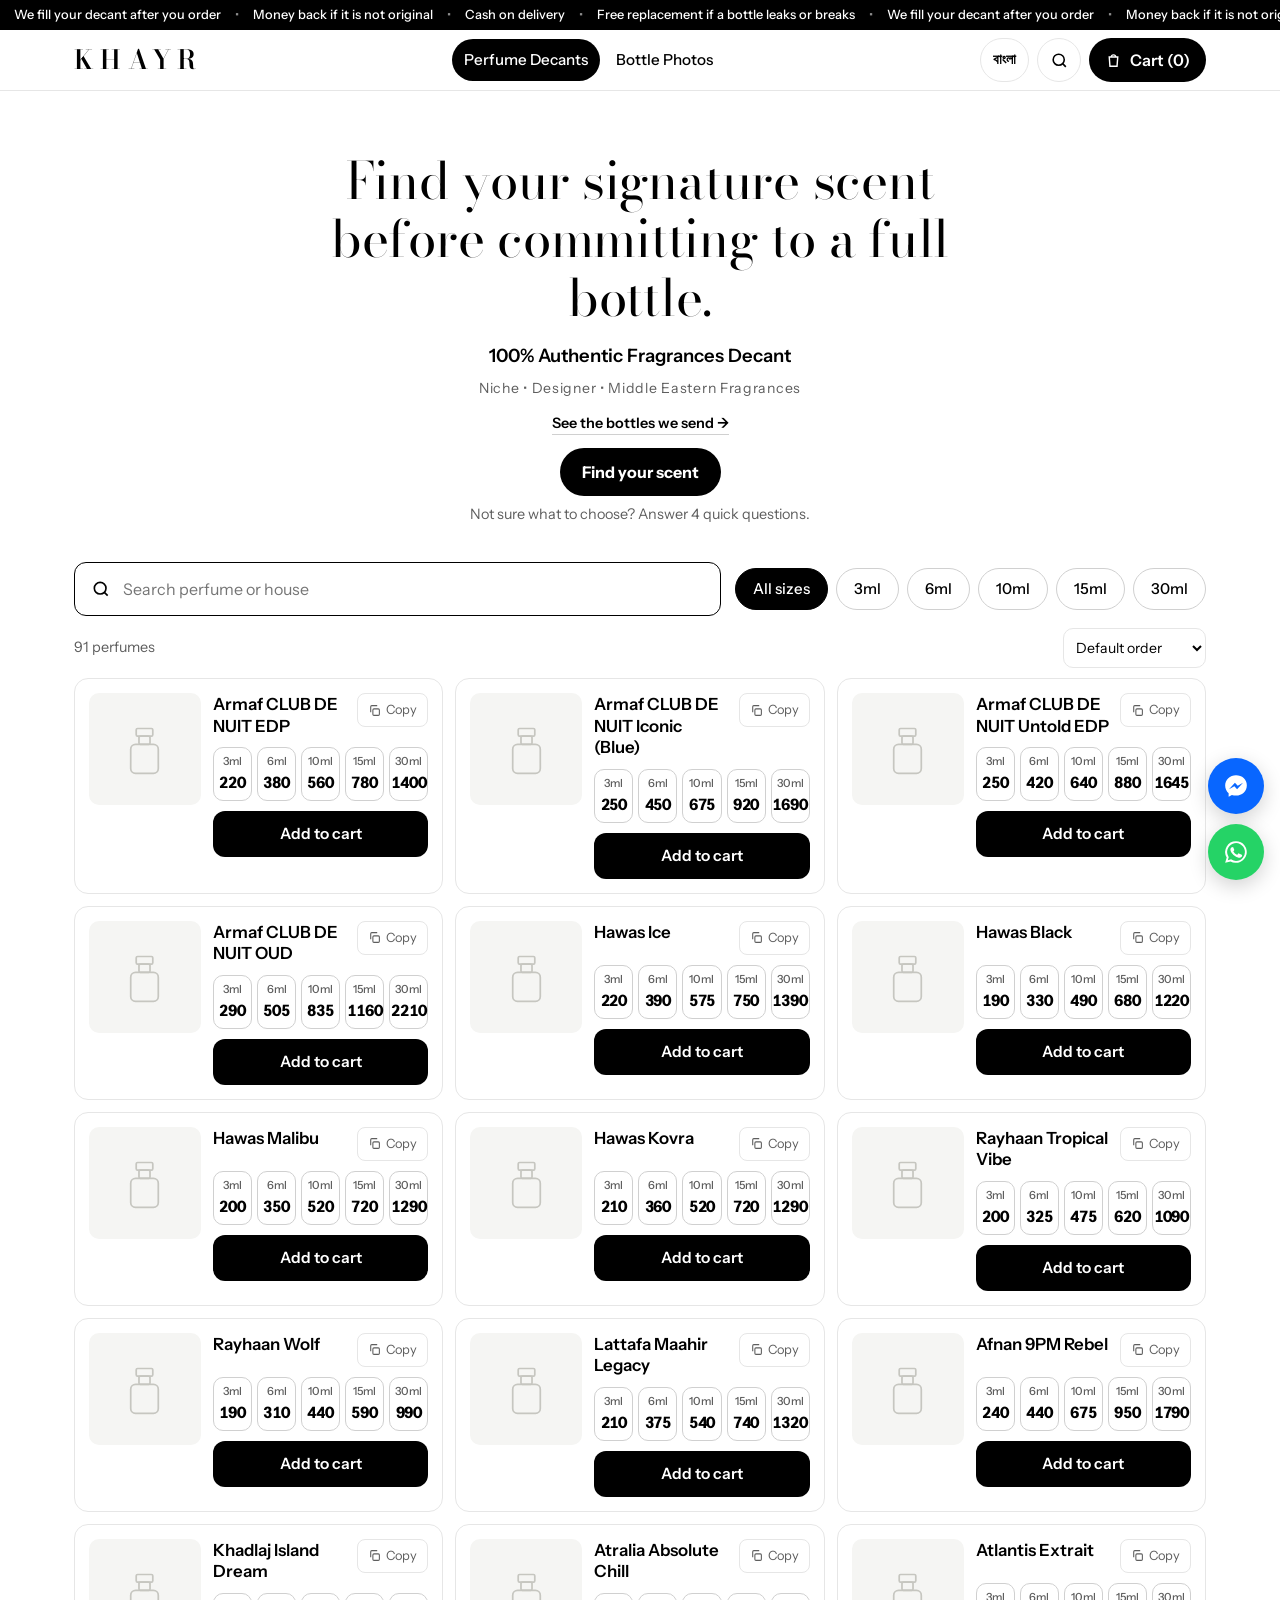
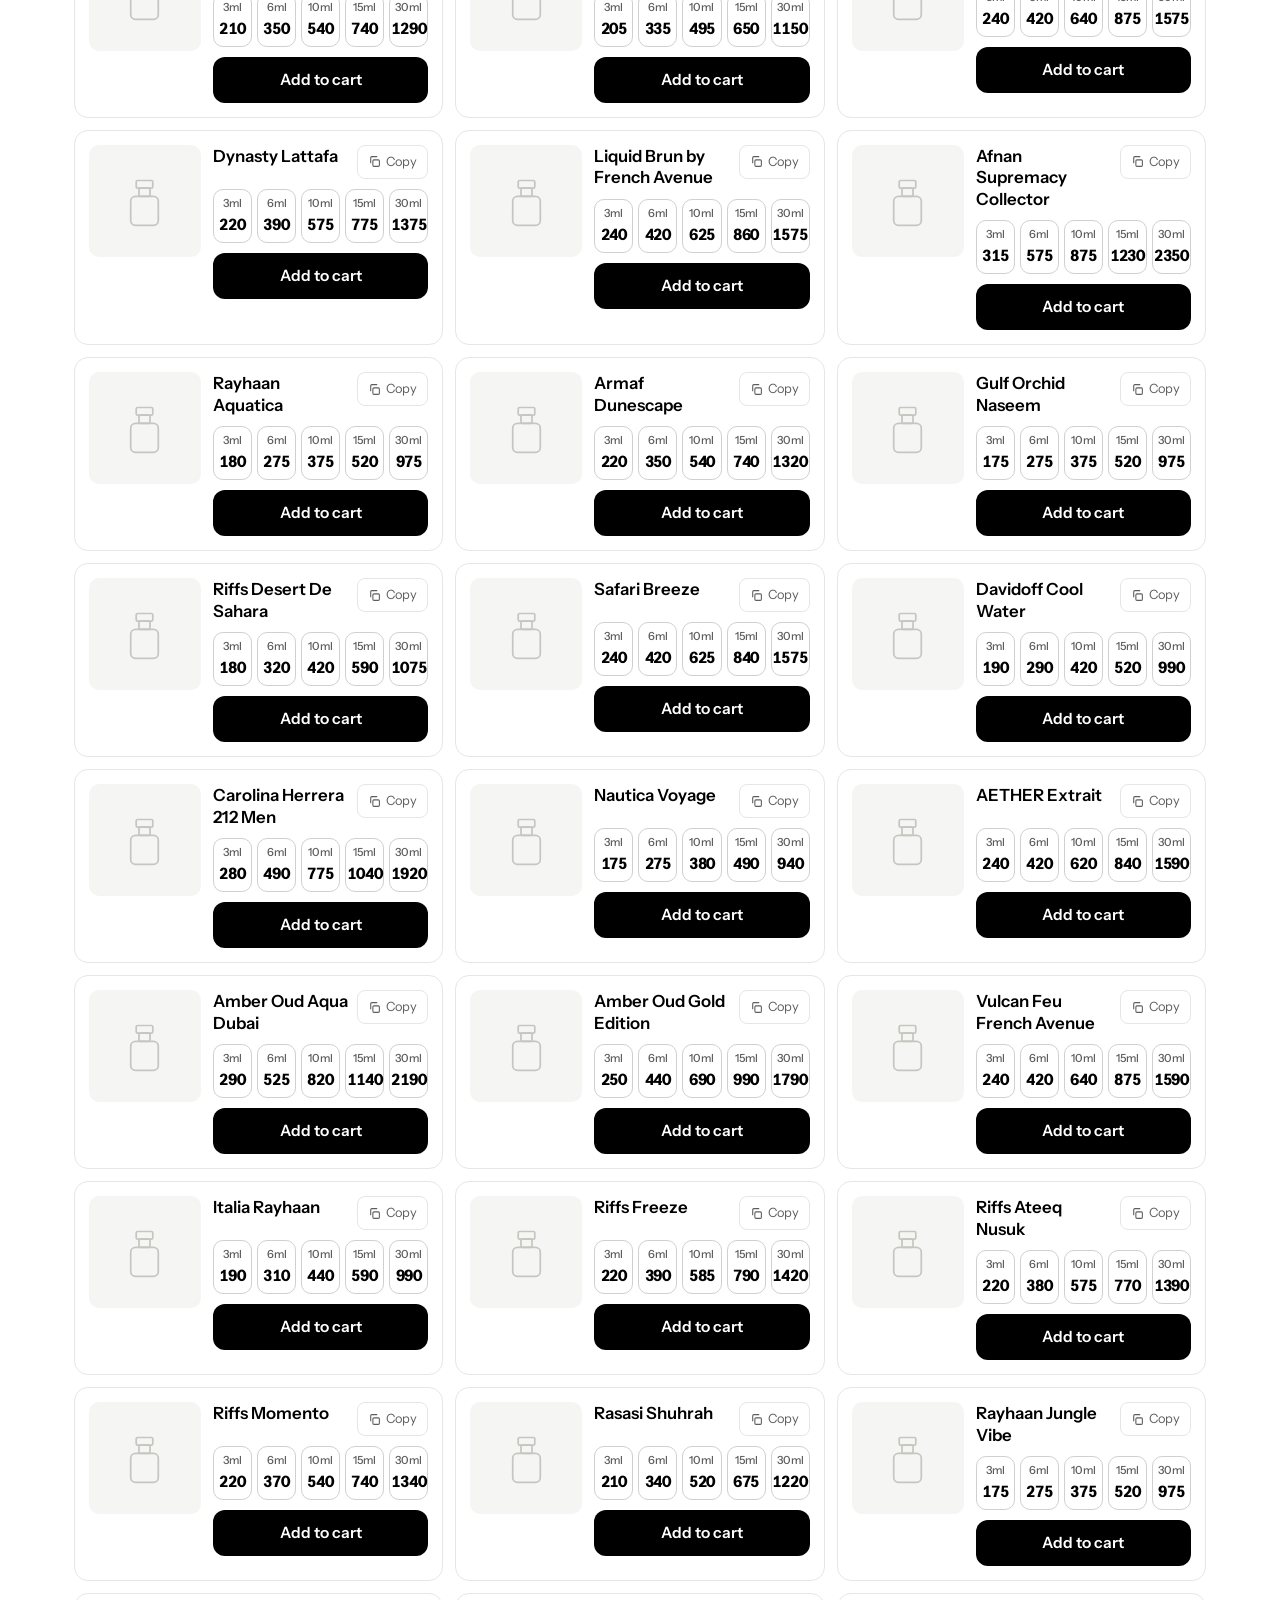
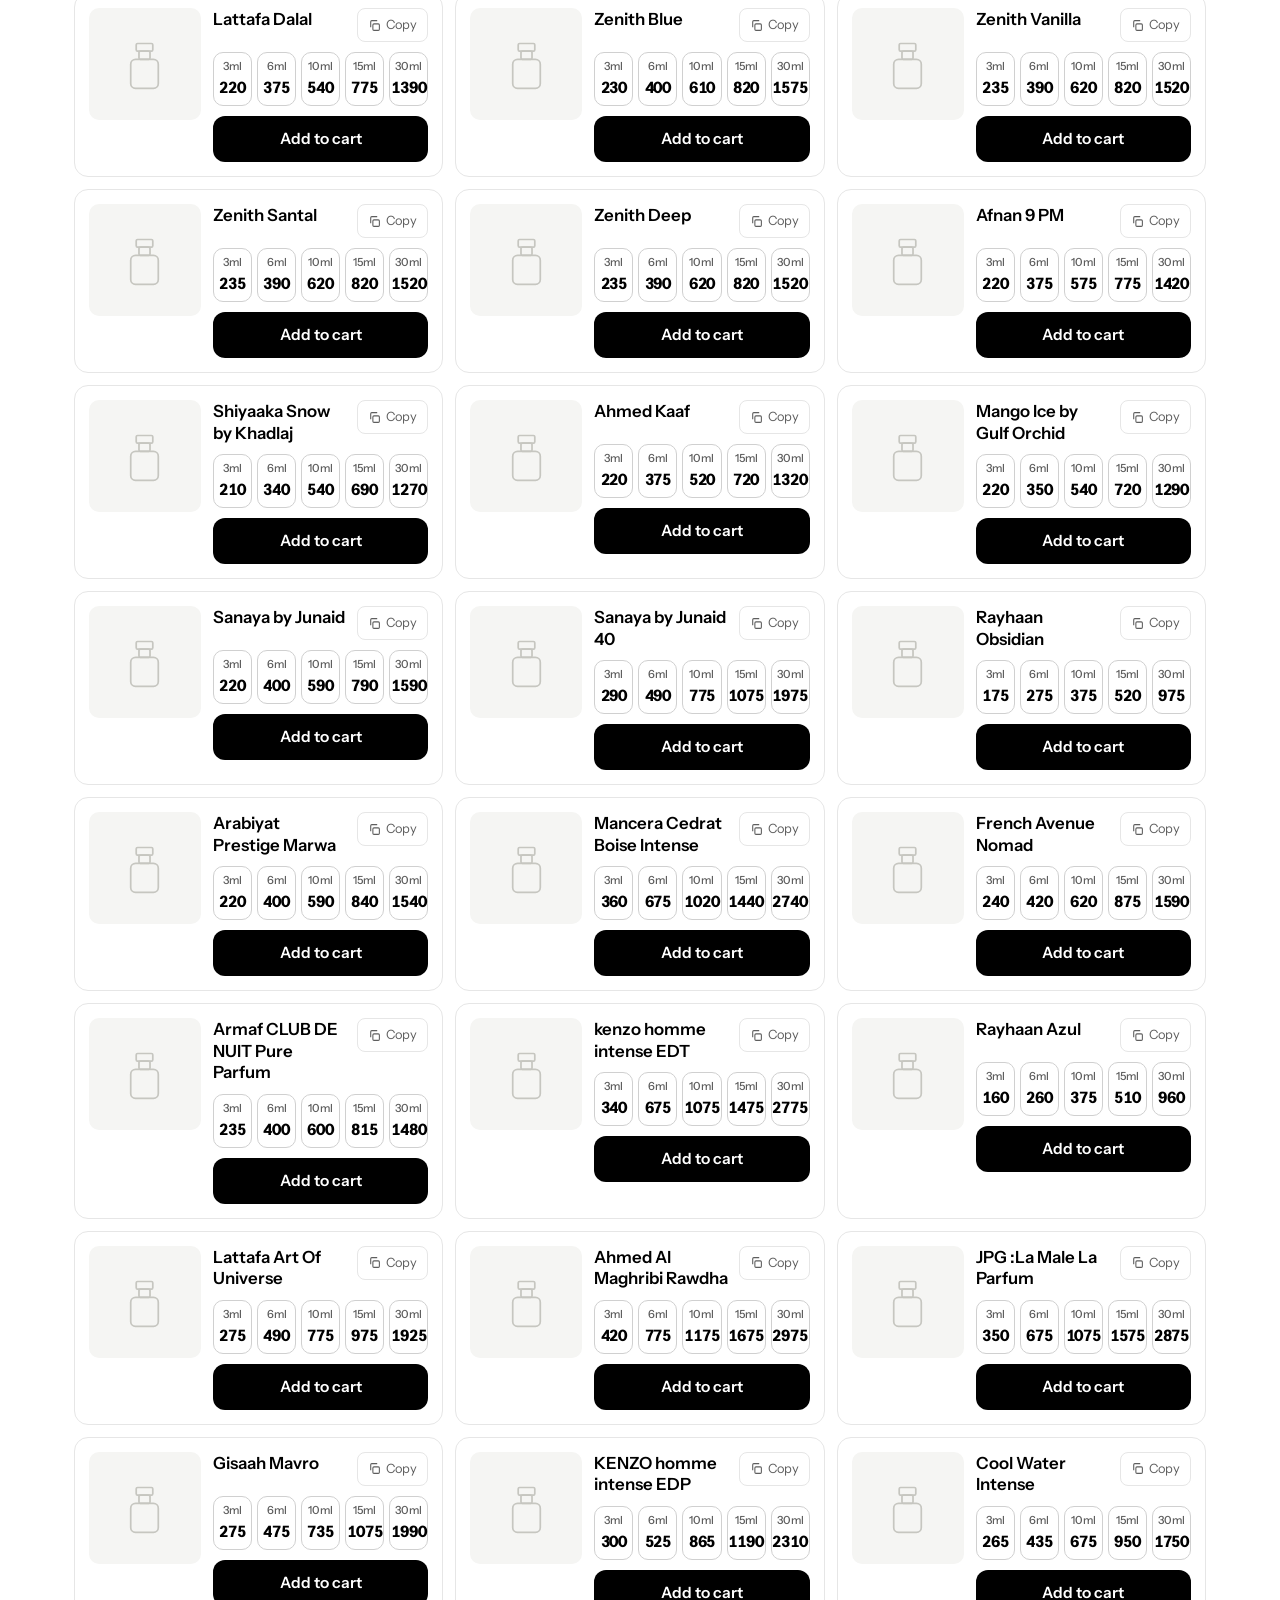
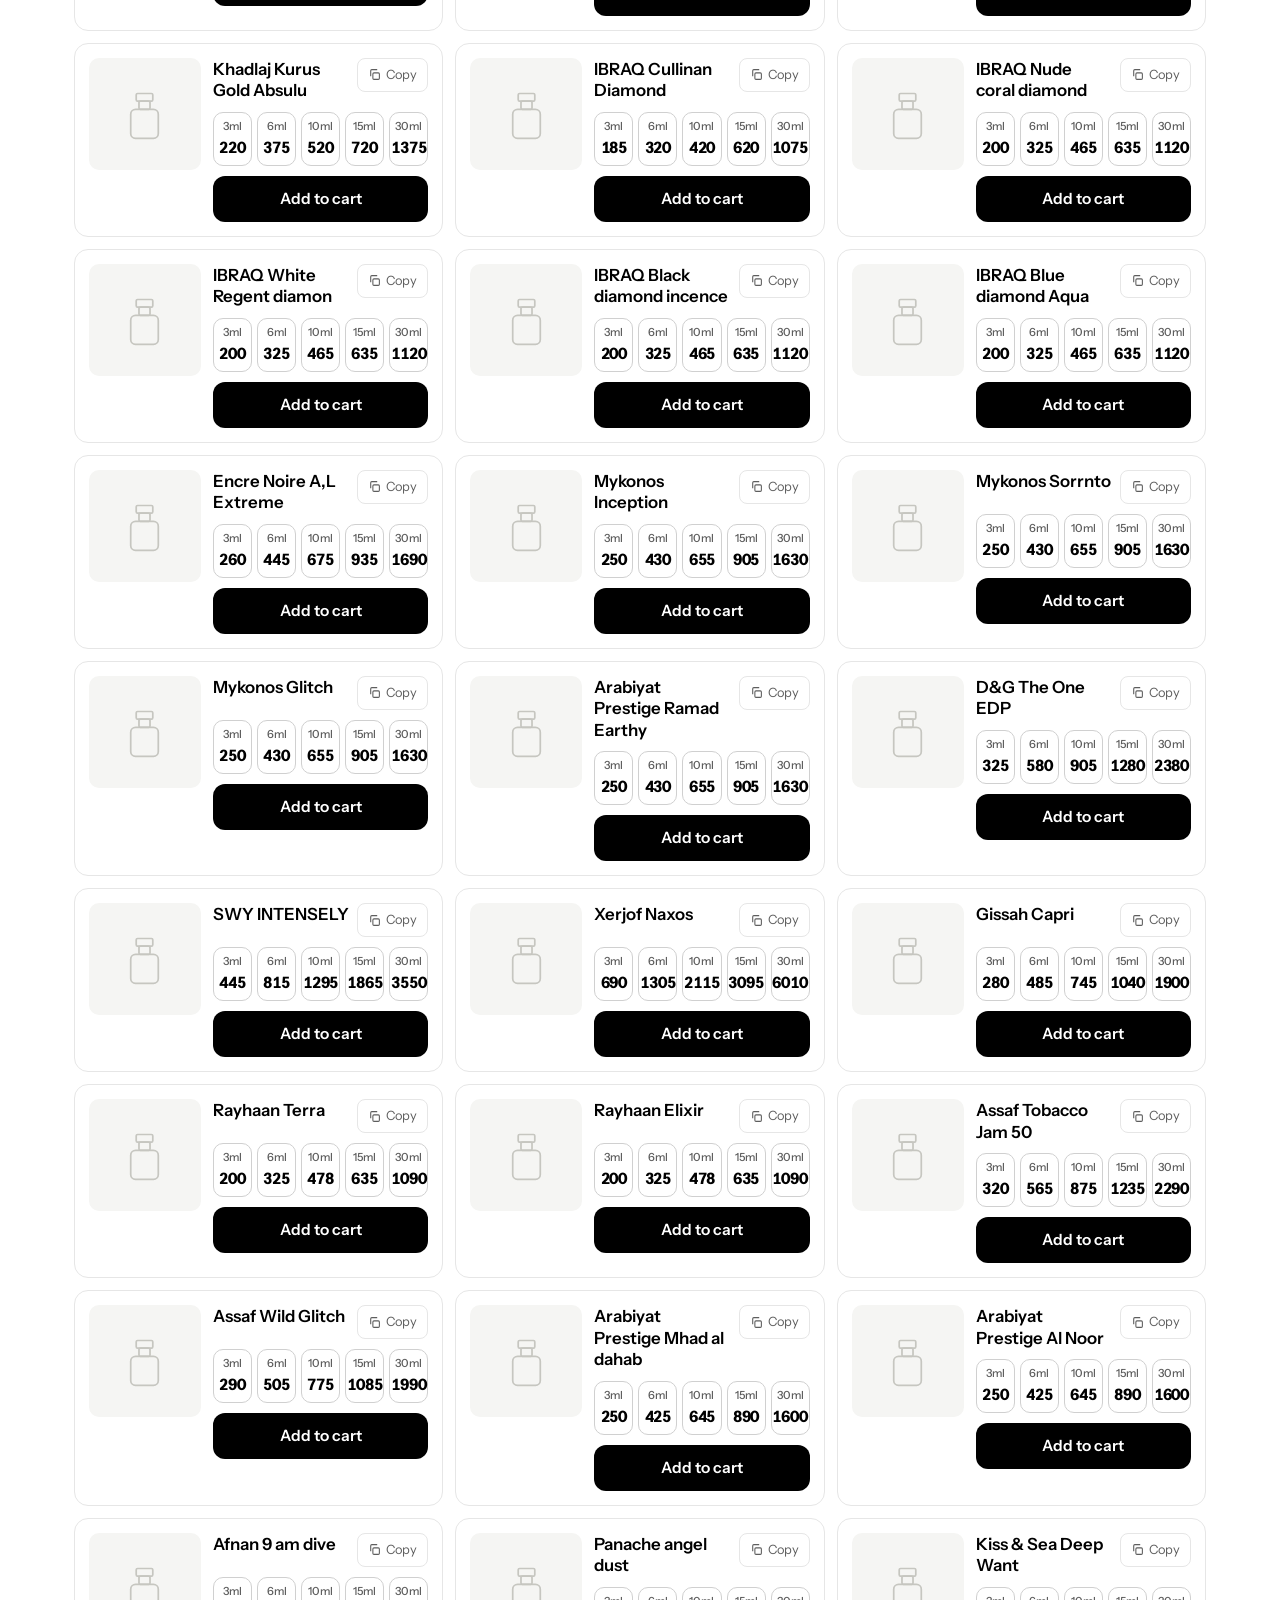
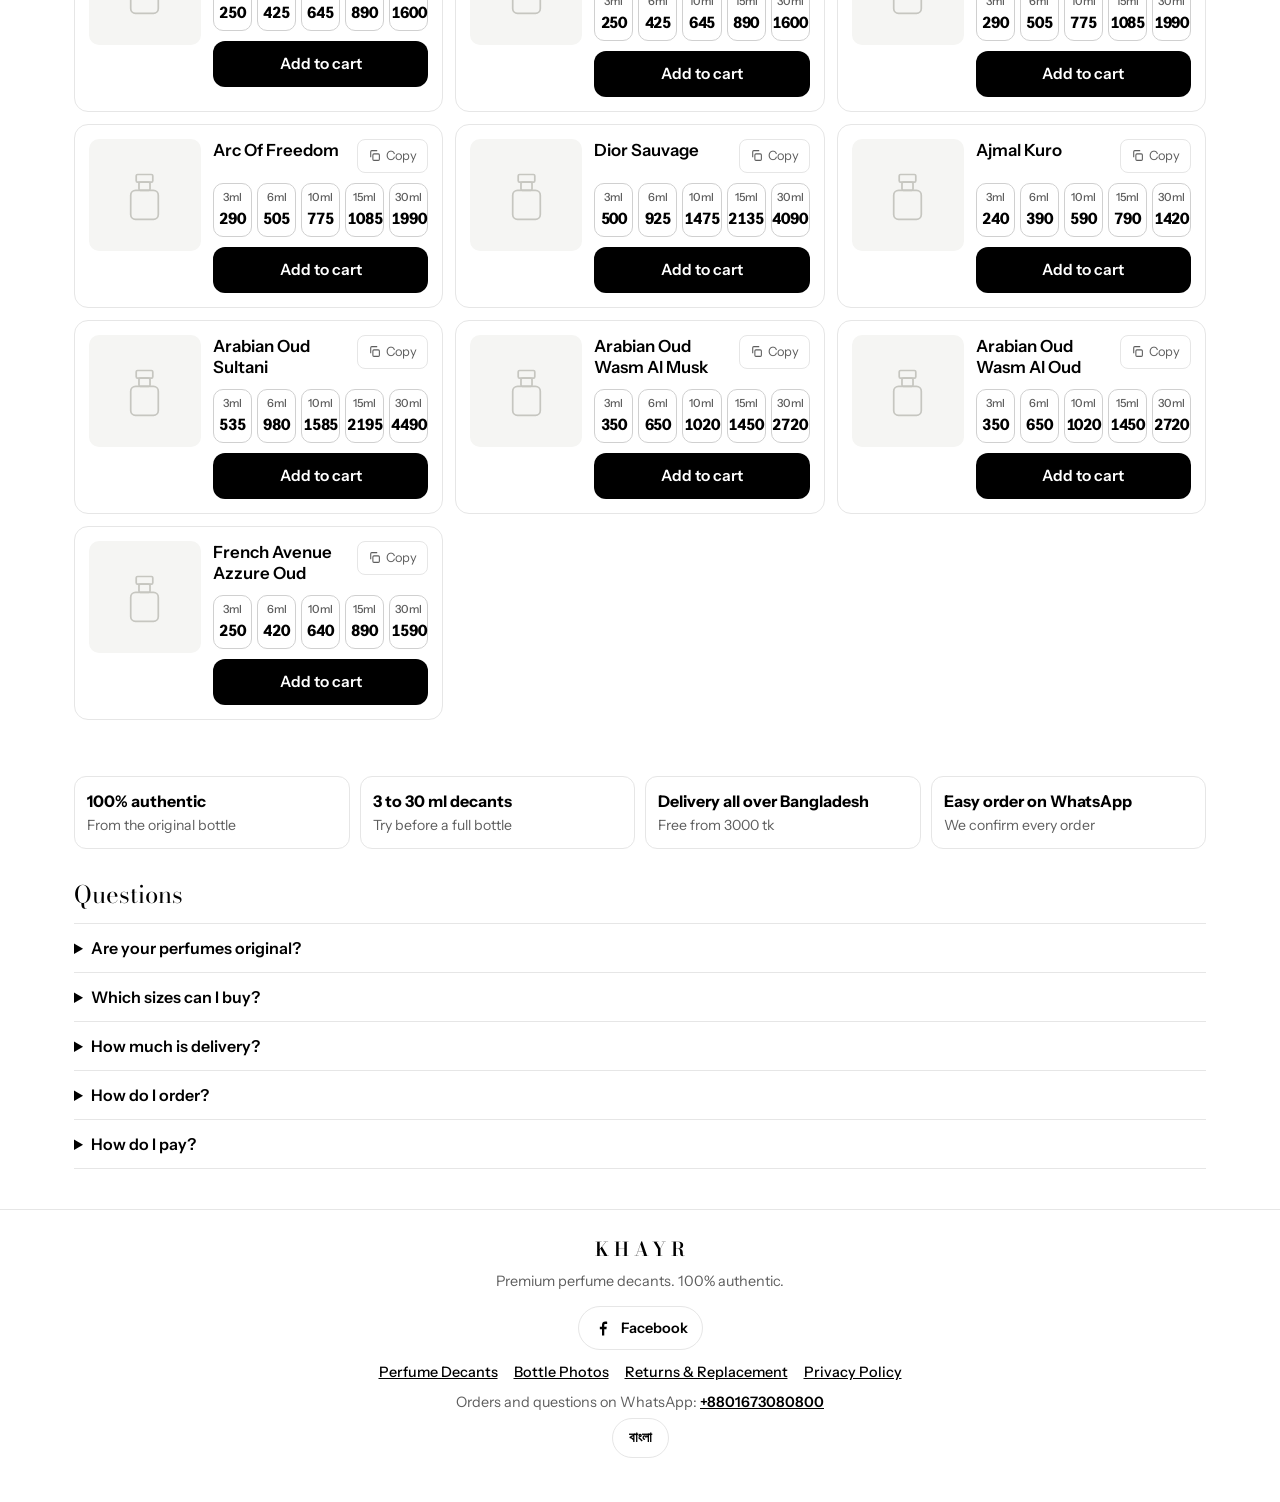
==== commit ad14a82c: "Add files via upload" ====
--- a/index.html
+++ b/index.html
@@ -93,7 +93,7 @@
     <section class="xrow" id="setsRow" hidden></section>
     <section class="xrow" id="seenRow" hidden></section>
     <div class="meta" id="metaRow">
-      <span class="left"><span id="count" aria-live="polite"></span><button class="clearf" id="clearF" type="button" hidden>Clear Filters</button><button class="savedf" id="savedF" type="button" aria-pressed="false" hidden>Saved</button></span>
+      <span class="left"><span id="count" aria-live="polite"></span><button class="clearf" id="clearF" type="button" hidden>Clear Filters</button></span>
       <span class="right">
         <select class="sort" id="houseSel" aria-label="Filter by house" hidden></select>
         <select class="sort" id="sort" aria-label="Sort perfumes">
@@ -144,7 +144,6 @@
     <div class="pmbody">
       <div class="pmhouse" id="pmHouse"></div>
       <h2 id="pmName"></h2>
-      <button type="button" class="pmwish" id="pmWish" aria-pressed="false">Save</button>
       <div class="pmsim" id="pmSim"></div>
       <div class="pmtags" id="pmTags"></div>
       <div class="pmgrid" id="pmGrid"></div>
--- a/shop.css
+++ b/shop.css
@@ -449,15 +449,6 @@
 .topbar:hover .tb-track{animation-play-state:paused}
 @keyframes tbscroll{from{transform:translateX(0)}to{transform:translateX(-50%)}}
 @media (prefers-reduced-motion:reduce){.tb-track{animation:none}.topbar{overflow-x:auto}}
-.card{position:relative}
-.wish{position:absolute;left:74px;top:74px;width:34px;height:34px;border-radius:50%;border:0;background:rgba(255,255,255,.94);color:var(--ink);display:grid;place-items:center;box-shadow:0 1px 4px rgba(0,0,0,.18);padding:0;z-index:2}
-.wish.on{color:#C2185B}
-.savedf{display:inline-flex;align-items:center;gap:6px;border:1px solid var(--line);background:var(--paper);color:#C2185B;border-radius:999px;min-height:36px;padding:0 12px;font-size:.88rem;font-weight:600;margin-left:8px}
-.savedf span{color:var(--ink)}
-.savedf[aria-pressed="true"]{background:#C2185B;border-color:#C2185B;color:#fff}
-.savedf[aria-pressed="true"] span{color:#fff}
-.pmwish{display:inline-flex;align-items:center;gap:6px;border:1px solid var(--line);background:var(--paper);color:var(--ink);border-radius:999px;min-height:36px;padding:0 14px;font-size:.88rem;font-weight:600;margin:2px 0 8px}
-.pmwish.on{color:#C2185B;border-color:#F0C3D4;background:#FDF3F7}
 .rvphoto{flex:none;width:220px;height:280px;border:1px solid var(--line);border-radius:14px;padding:0;background:var(--soft);overflow:hidden;scroll-snap-align:start}
 .rvphoto img{width:100%;height:100%;object-fit:cover;object-position:top;display:block}
 .btn-ms{height:52px;border-radius:var(--r);font-weight:600;font-size:1rem;display:flex;align-items:center;justify-content:center;gap:10px;border:0;background:#0866FF;color:#fff}
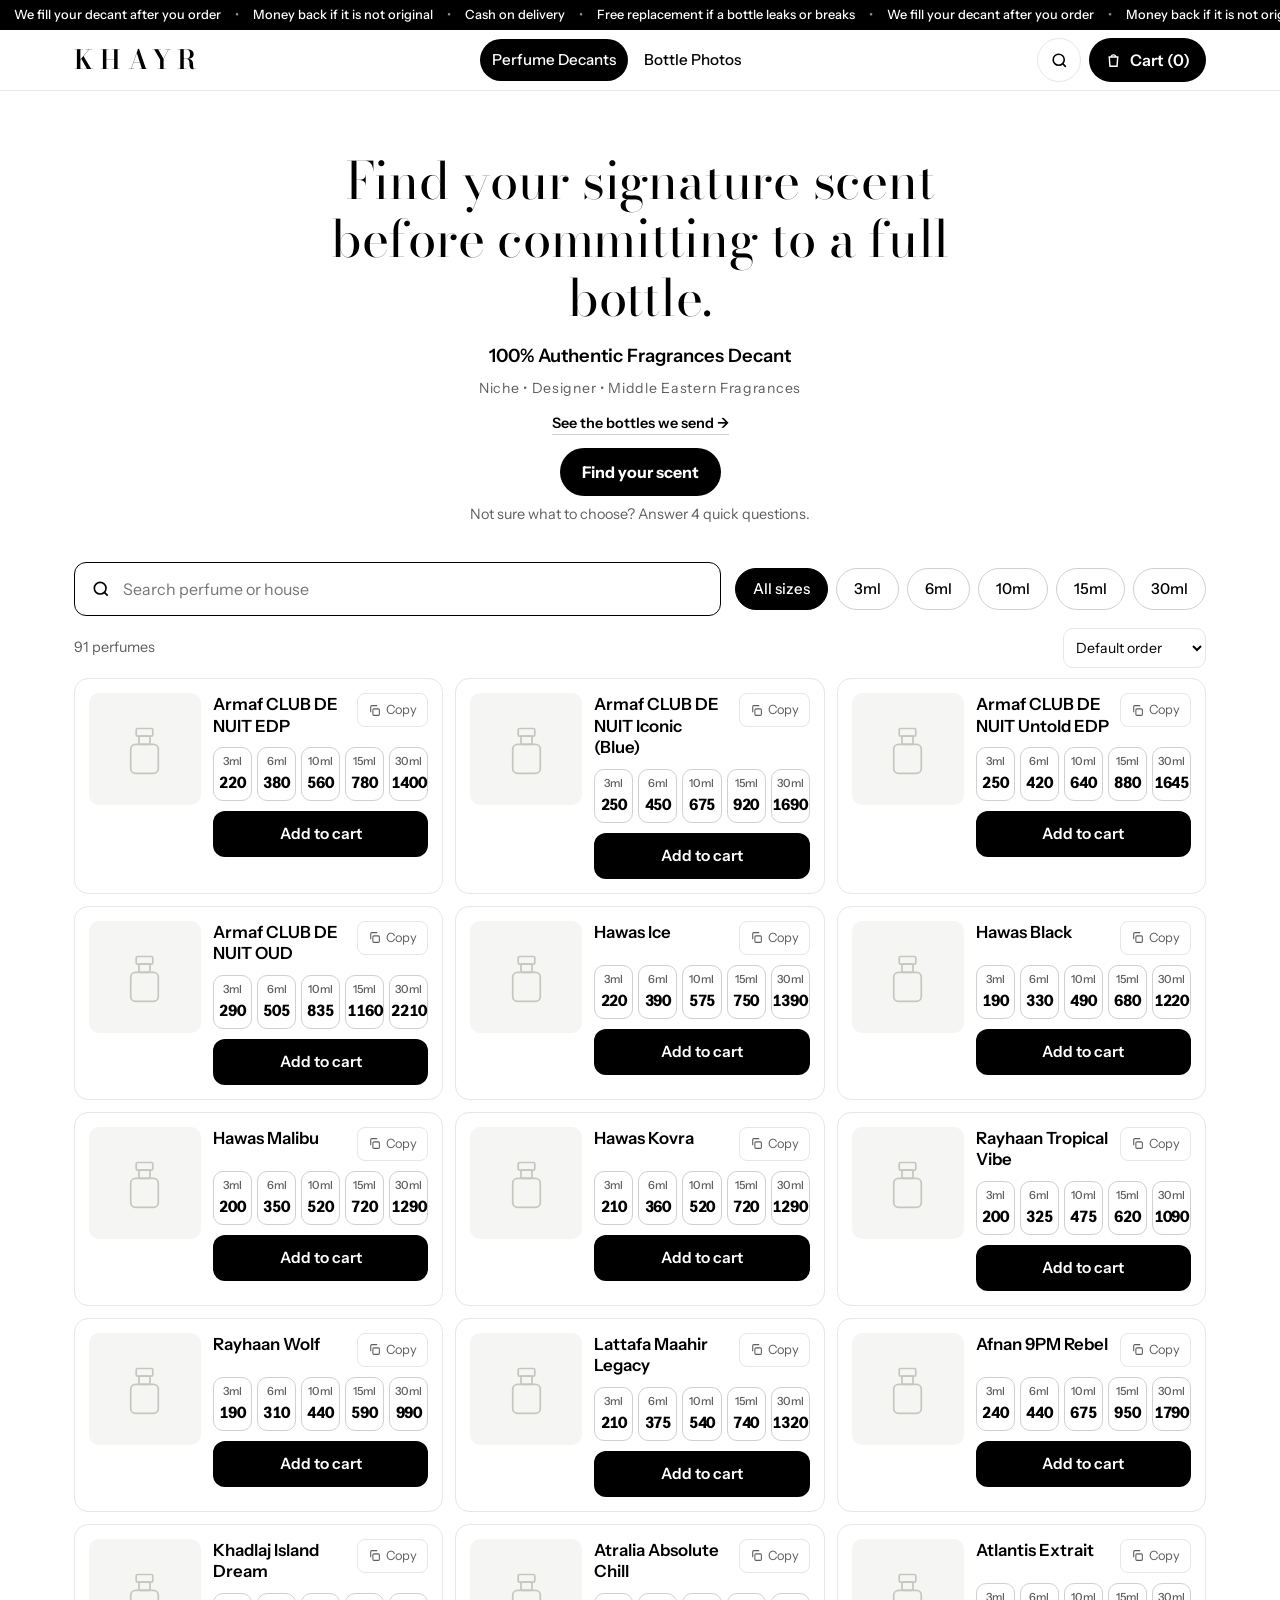
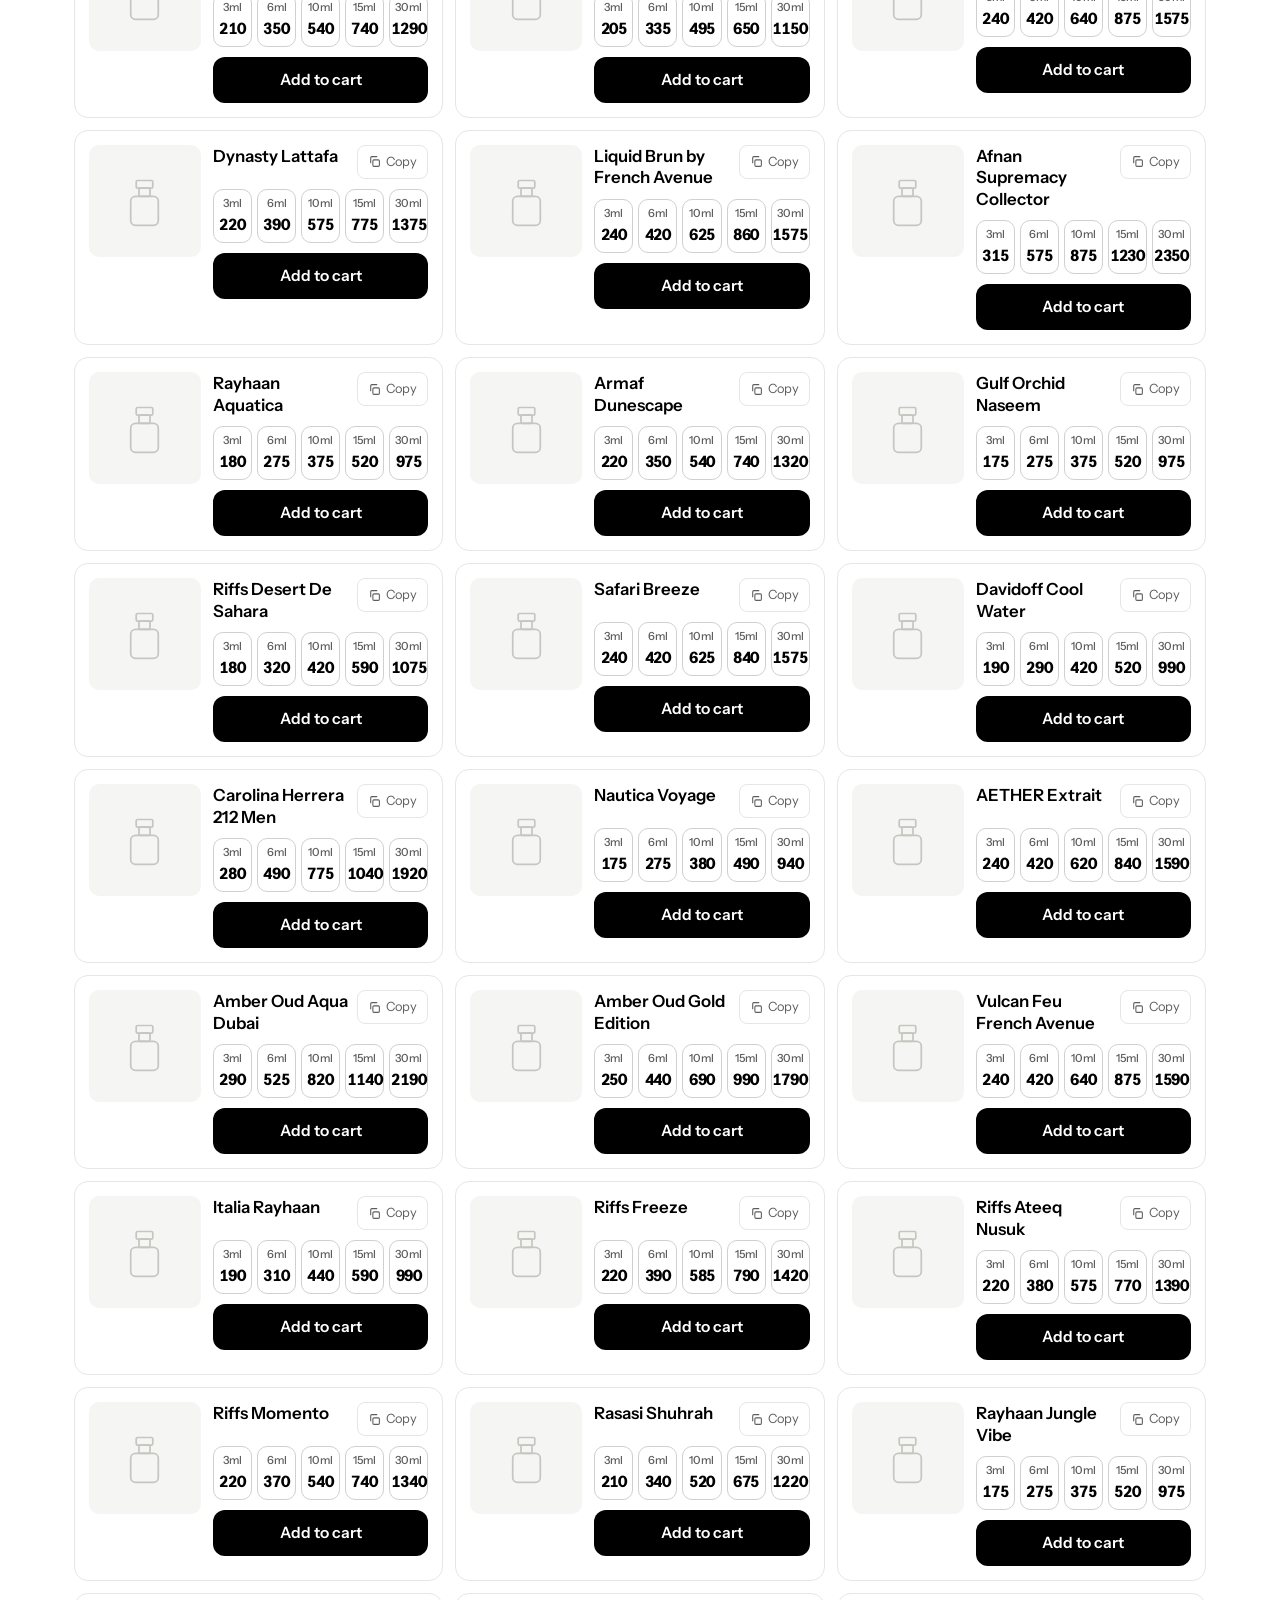
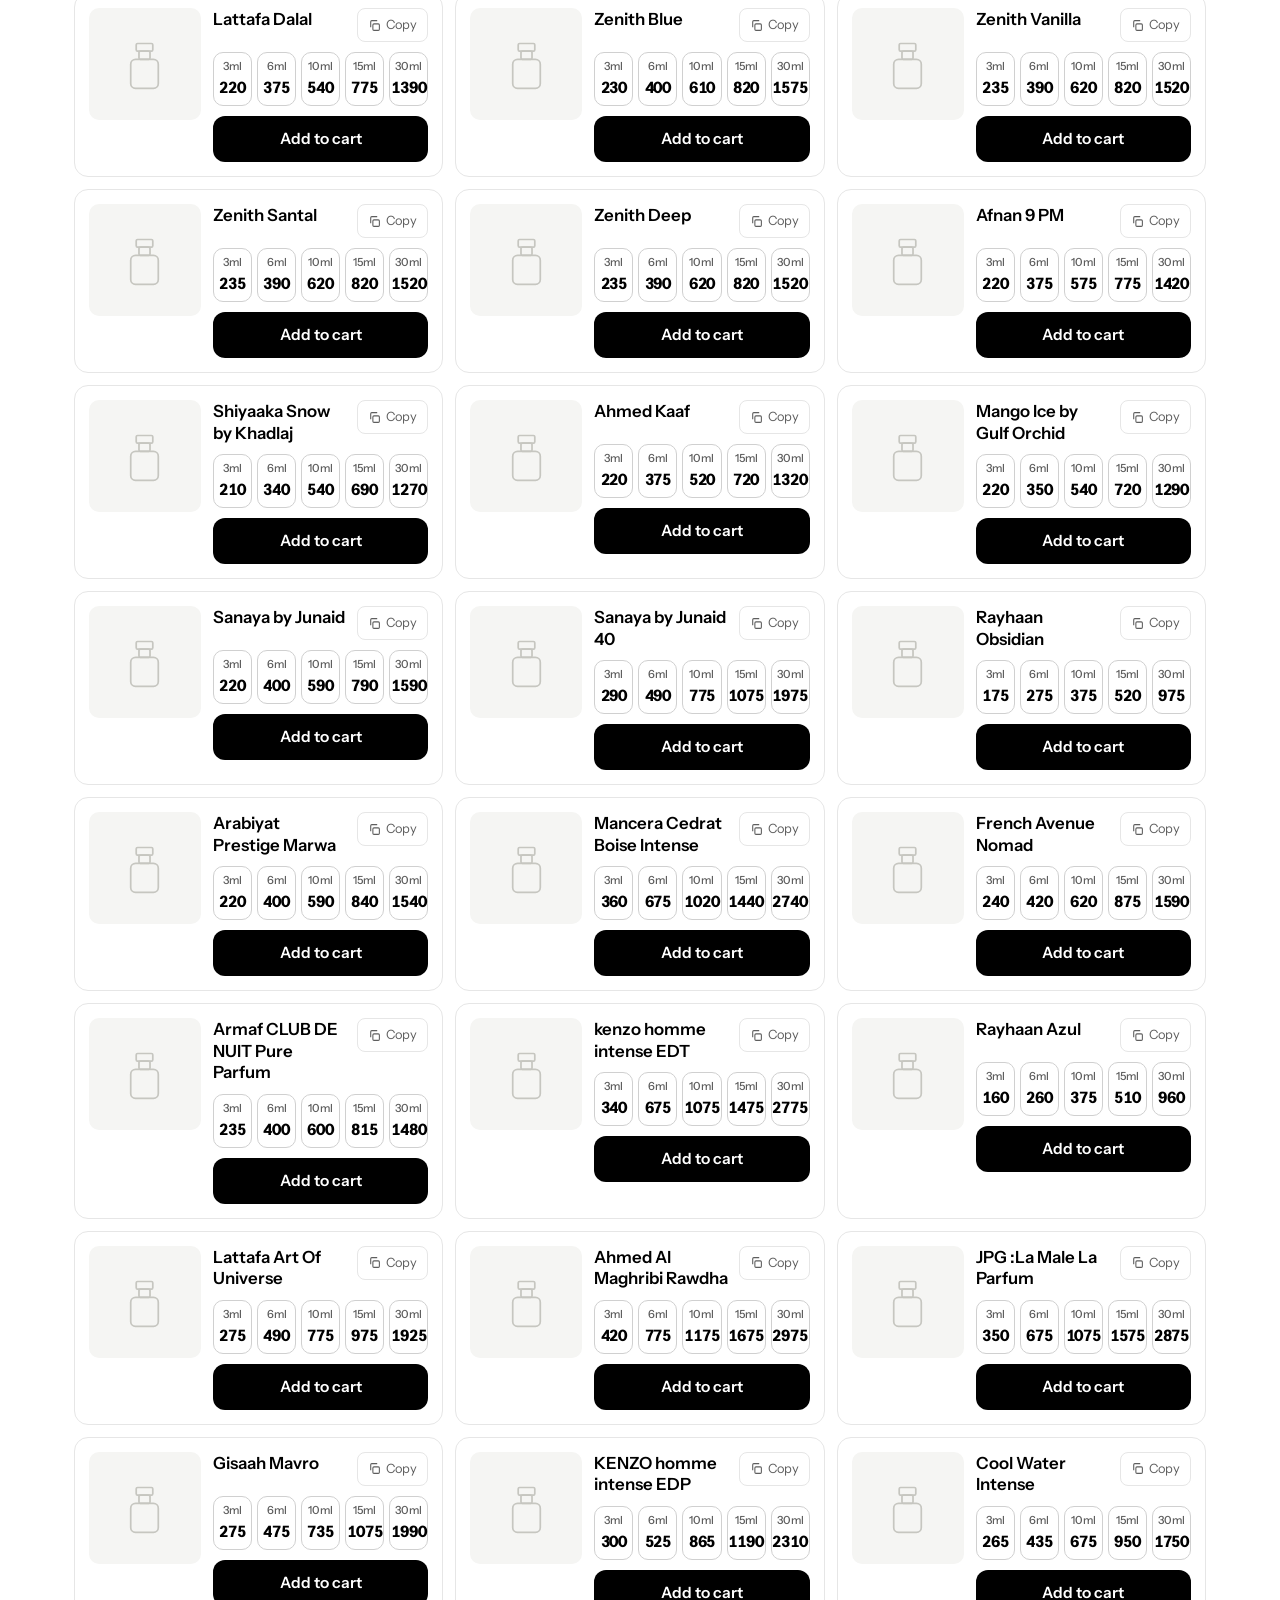
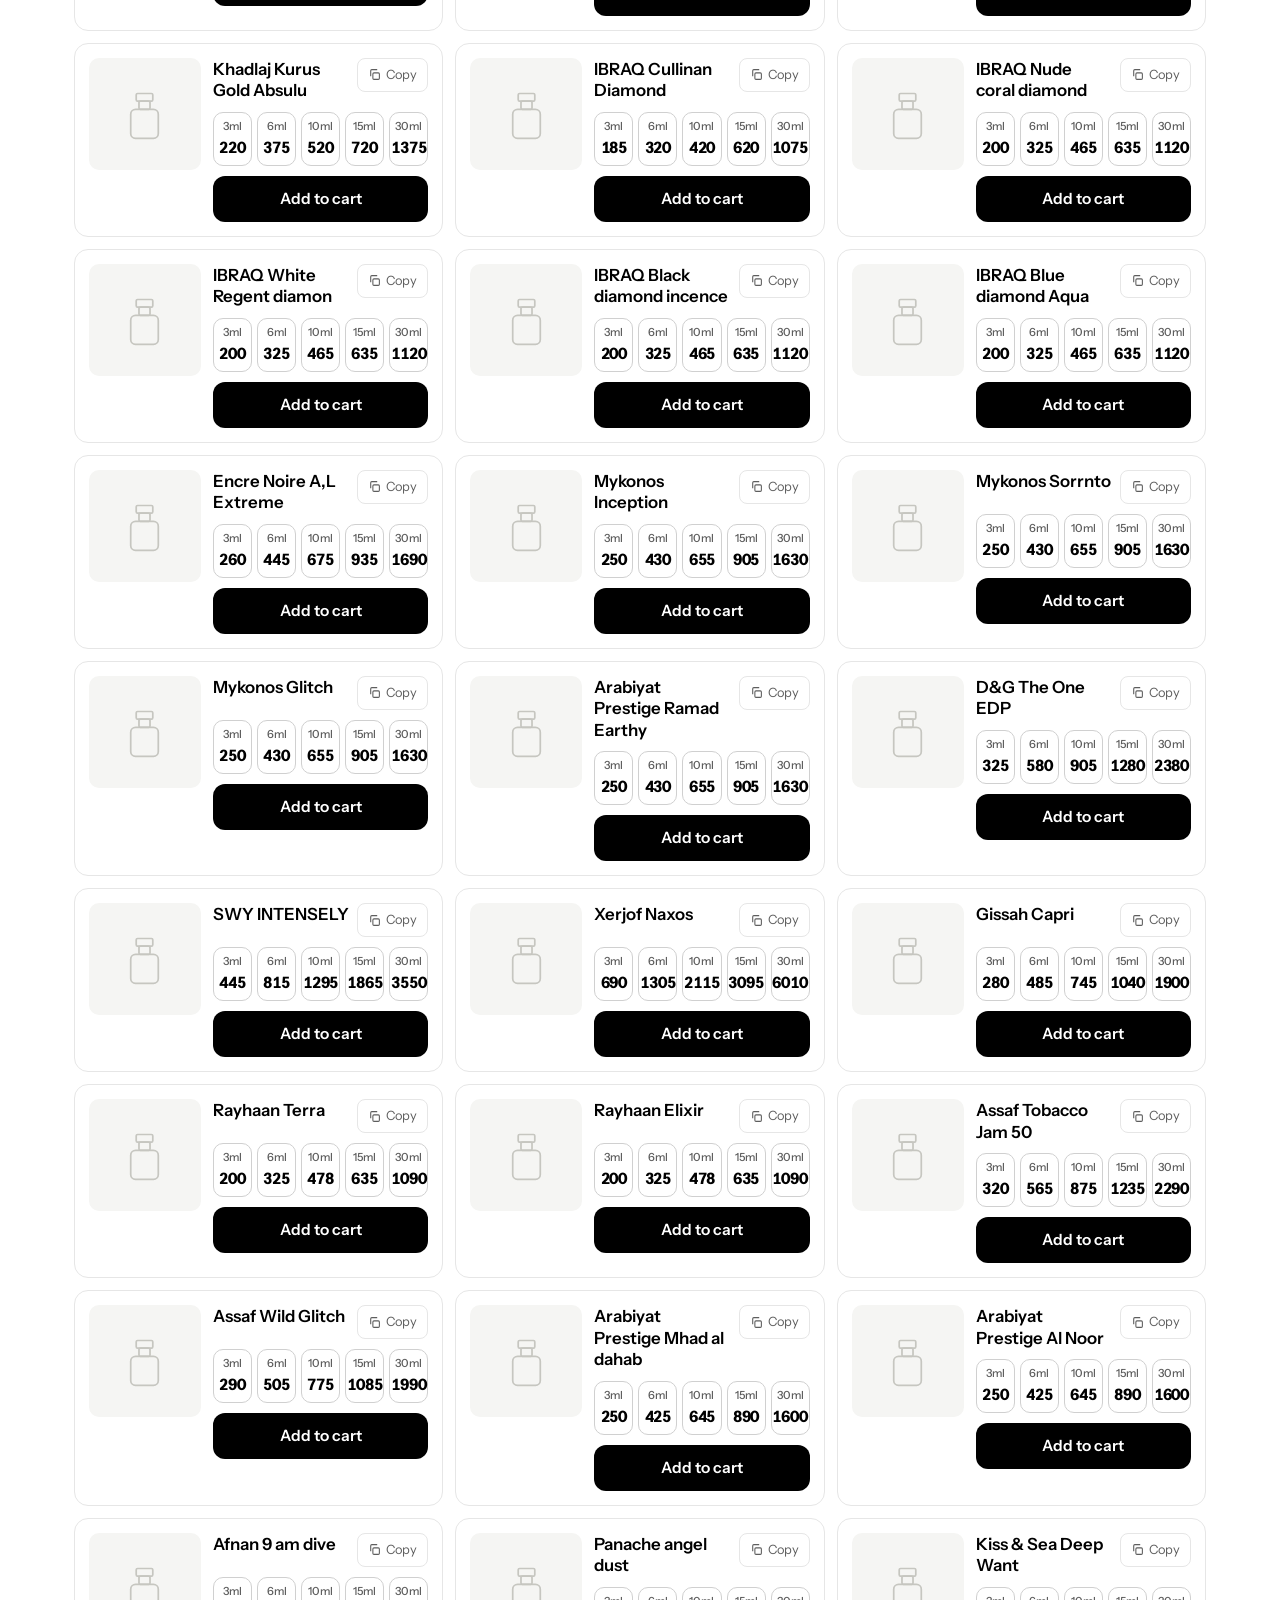
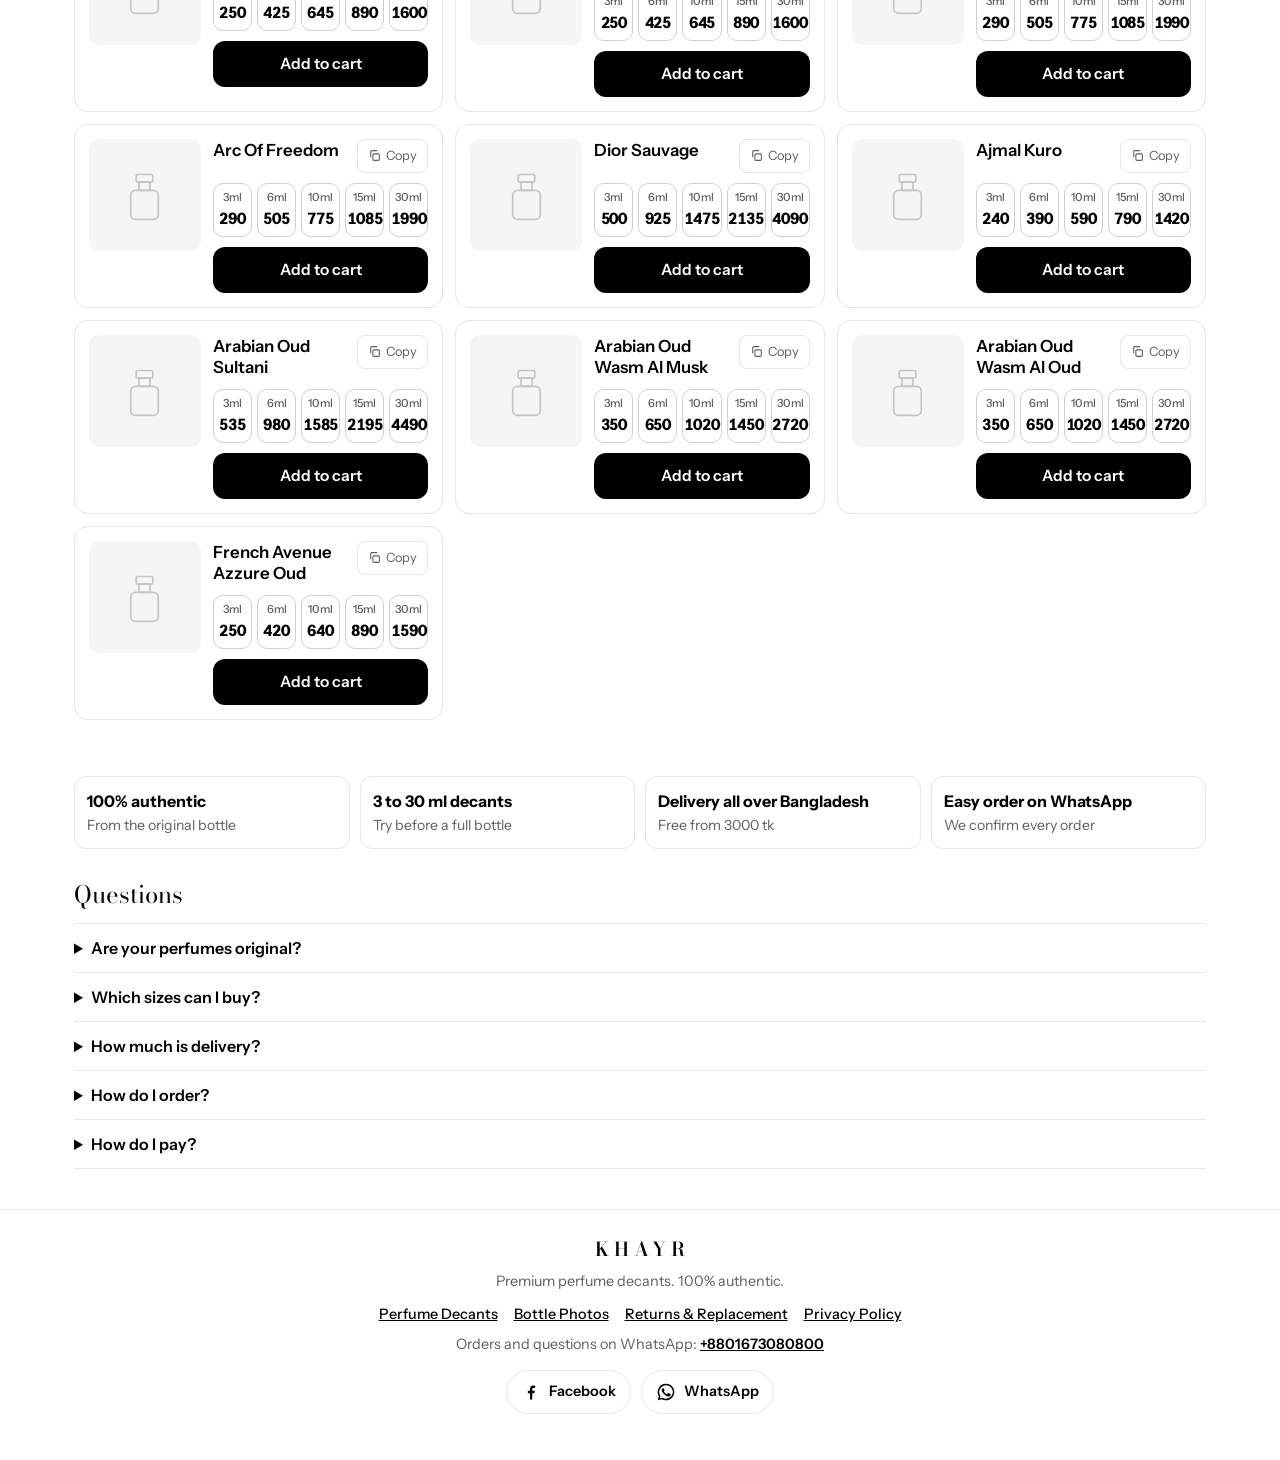
==== commit 913cd2a4: "Add files via upload" ====
--- a/index.html
+++ b/index.html
@@ -44,7 +44,6 @@
       <a href="bottles.html">Bottle Photos</a>
     </nav>
     <div class="hbtns">
-      <button class="lang-btn" type="button" data-lang aria-label="Language">বাংলা</button>
       <button class="icon-btn" id="findBtn" type="button" aria-label="Search"><svg width="19" height="19" viewBox="0 0 24 24" fill="none" stroke="currentColor" stroke-width="2" aria-hidden="true"><circle cx="11" cy="11" r="7"/><path d="m20 20-4-4"/></svg></button>
       <button class="cart-btn" id="cartBtn" type="button" aria-label="Open cart">
         <svg width="17" height="17" viewBox="0 0 24 24" fill="none" stroke="currentColor" stroke-width="2" aria-hidden="true"><path d="M6 7h12l-1 13H7L6 7Z"/><path d="M9 7a3 3 0 0 1 6 0"/></svg>
@@ -61,7 +60,6 @@
   <a class="ml" href="./" aria-current="page">Perfume Decants<small>Niche • Designer • Middle Eastern</small></a>
   <a class="ml" href="bottles.html">Bottle Photos<small>See the bottles we send</small></a>
   <a class="ml" href="./#search">Search<small></small></a>
-  <button type="button" class="ml lang-m" data-lang>বাংলা</button>
   <div class="mfoot"><p>Orders and questions on WhatsApp: <a data-wa href="https://wa.me/8801569126359" target="_blank" rel="noopener">+8801569126359</a></p></div>
 </div>
 
@@ -121,12 +119,11 @@
   <div class="wrap">
     <span class="logo" aria-hidden="true">KHAYR</span>
     <p>Premium perfume decants. 100% authentic.</p>
-    <div class="social" id="social" hidden></div>
     <nav class="flinks" aria-label="Footer">
       <a href="./">Perfume Decants</a><a href="bottles.html">Bottle Photos</a><a href="returns.html">Returns &amp; Replacement</a><a href="privacy.html">Privacy Policy</a>
     </nav>
     <p>Orders and questions on WhatsApp: <a data-wa href="https://wa.me/8801569126359" target="_blank" rel="noopener">+8801569126359</a></p>
-    <p><button type="button" class="lang-f" data-lang>বাংলা</button></p>
+    <div class="social" id="social" hidden></div>
   </div>
 </footer>
 
@@ -165,8 +162,6 @@
   </div>
 </div>
 
-<a class="msfloat" id="msFloat" href="#" target="_blank" rel="noopener" aria-label="Ask us on Messenger" hidden><svg width="26" height="26" viewBox="0 0 24 24" fill="currentColor" aria-hidden="true"><path d="M12 2C6.4 2 2 6.1 2 11.6c0 2.9 1.2 5.4 3.2 7.1V22l3-1.7c1.2.3 2.4.5 3.8.5 5.6 0 10-4.1 10-9.6S17.6 2 12 2Zm1 12.9-2.5-2.7-5 2.7 5.5-5.8 2.6 2.7 4.9-2.7-5.5 5.8Z"/></svg></a>
-<a class="wafloat" id="waFloat" href="#" target="_blank" rel="noopener" aria-label="Ask us on WhatsApp"><svg width="26" height="26" viewBox="0 0 24 24" fill="currentColor" aria-hidden="true"><path d="M12 2a10 10 0 0 0-8.6 15.1L2 22l5-1.3A10 10 0 1 0 12 2Zm0 18.2a8.2 8.2 0 0 1-4.2-1.2l-.3-.2-3 .8.8-2.9-.2-.3A8.2 8.2 0 1 1 12 20.2Zm4.5-6.1c-.2-.1-1.5-.7-1.7-.8s-.4-.1-.6.1-.7.8-.8 1-.3.2-.5.1a6.7 6.7 0 0 1-3.3-2.9c-.3-.4.3-.4.7-1.3a.5.5 0 0 0 0-.5l-.8-1.9c-.2-.5-.4-.4-.6-.4h-.5a1 1 0 0 0-.7.3 3 3 0 0 0-.9 2.2 5.2 5.2 0 0 0 1.1 2.7 11.8 11.8 0 0 0 4.5 4c1.7.7 2.3.8 3.2.6a2.7 2.7 0 0 0 1.8-1.2 2.2 2.2 0 0 0 .2-1.3c-.1-.1-.2-.2-.4-.3Z"/></svg></a>
 
 <div class="scrim" id="scrim"></div>
 <aside class="drawer" id="drawer" role="dialog" aria-modal="true" aria-labelledby="cartTitle" aria-hidden="true">
